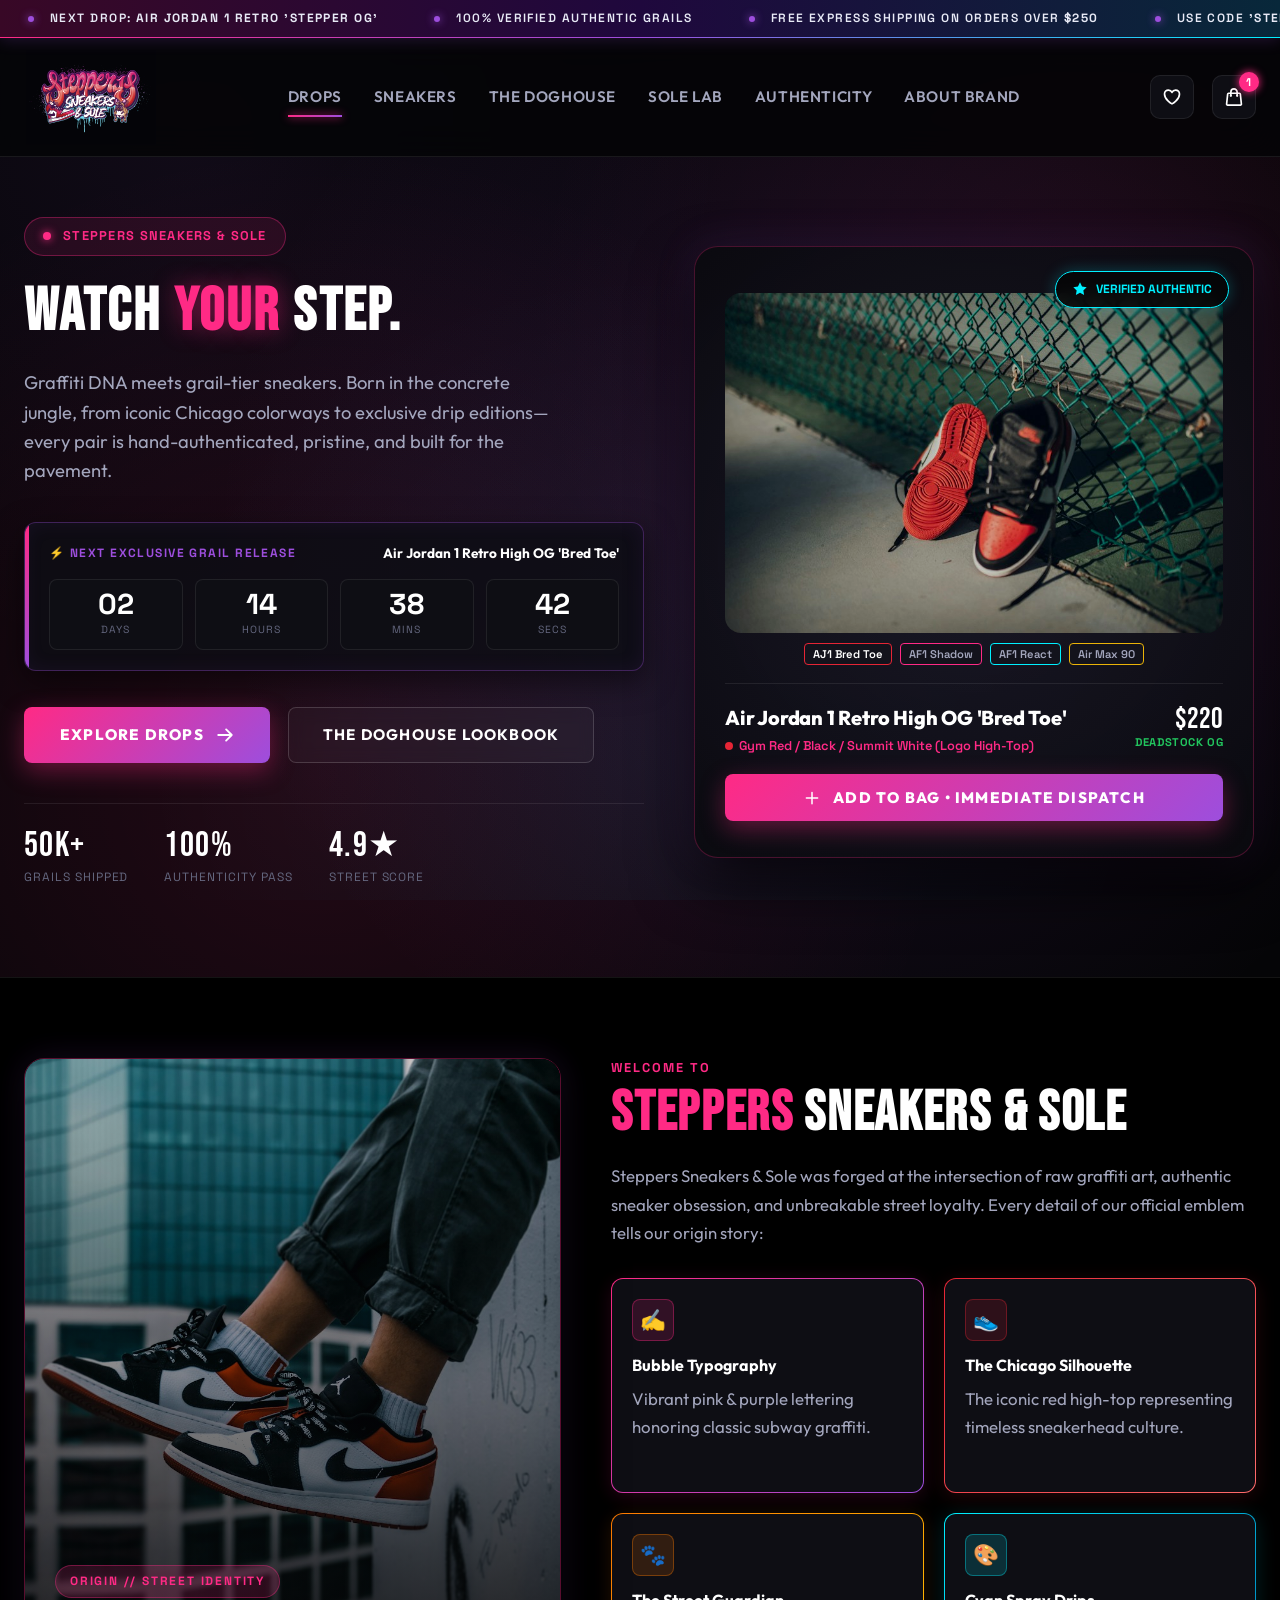
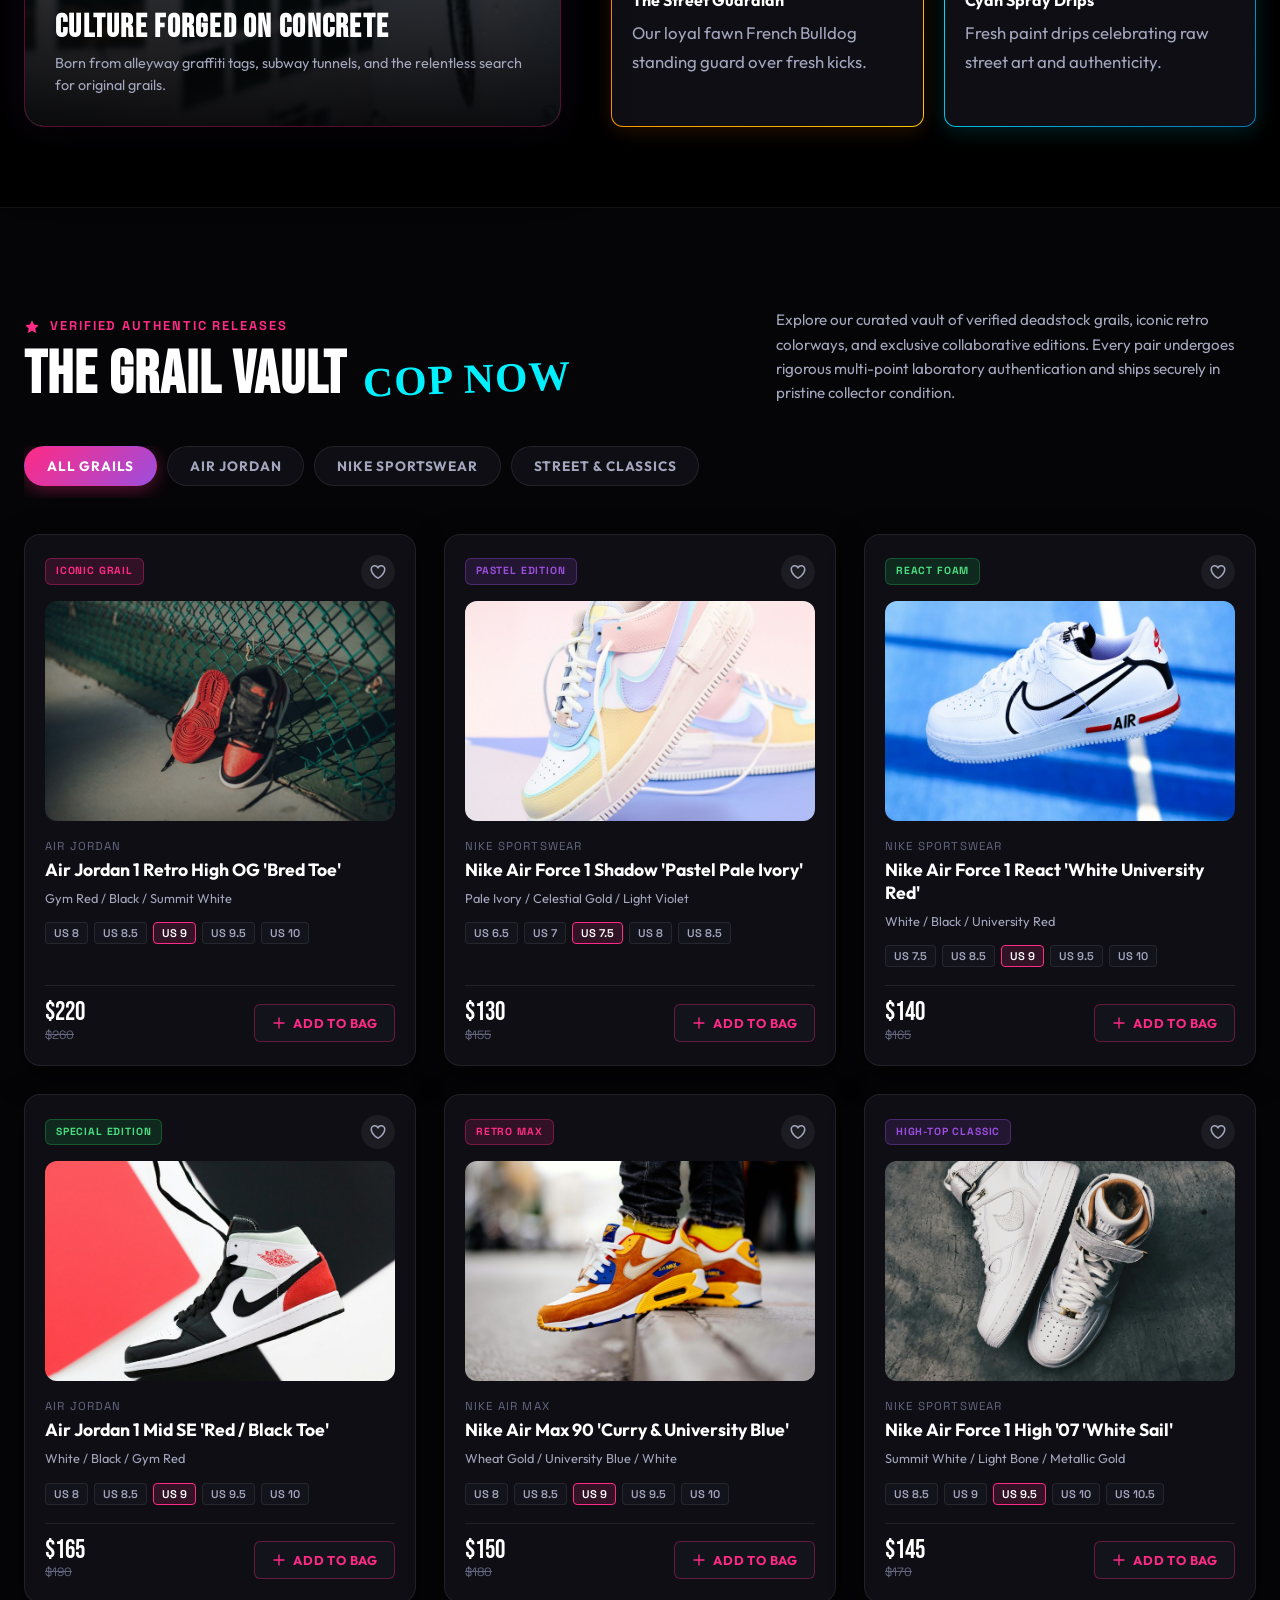
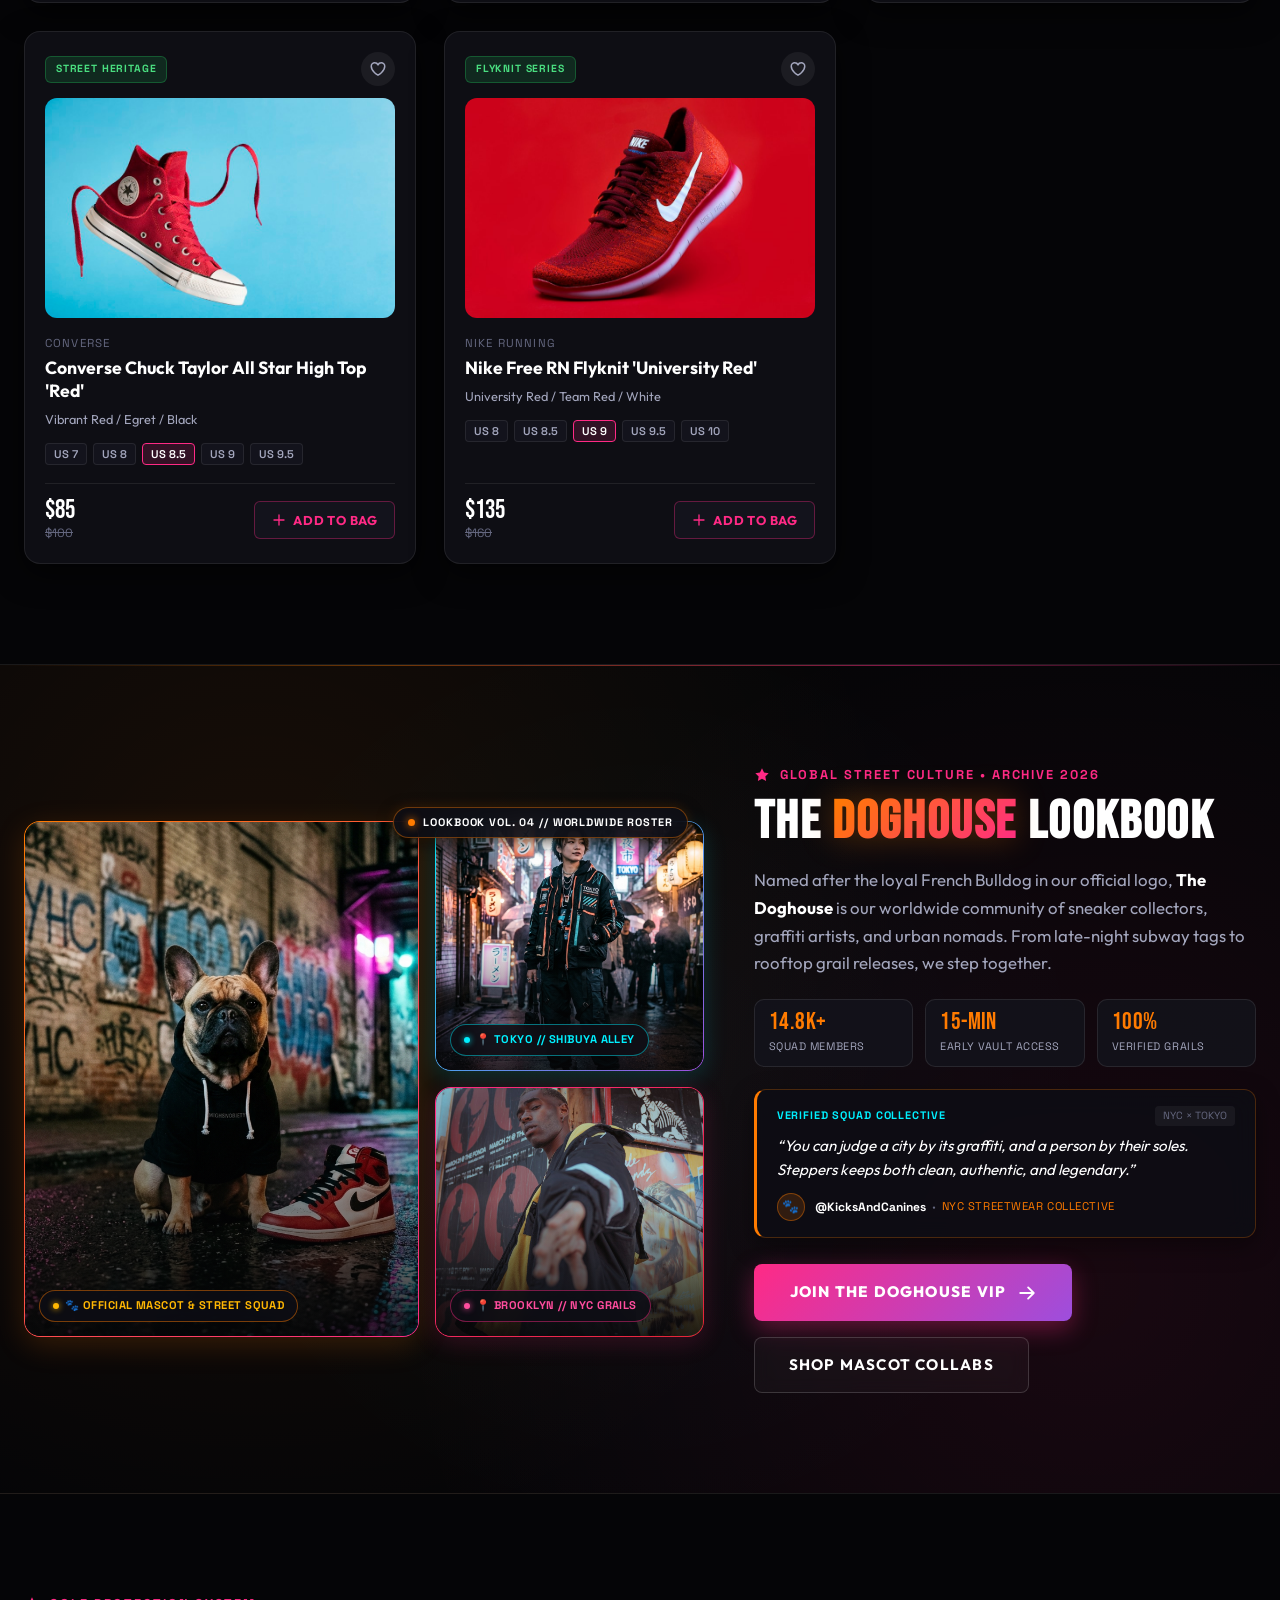
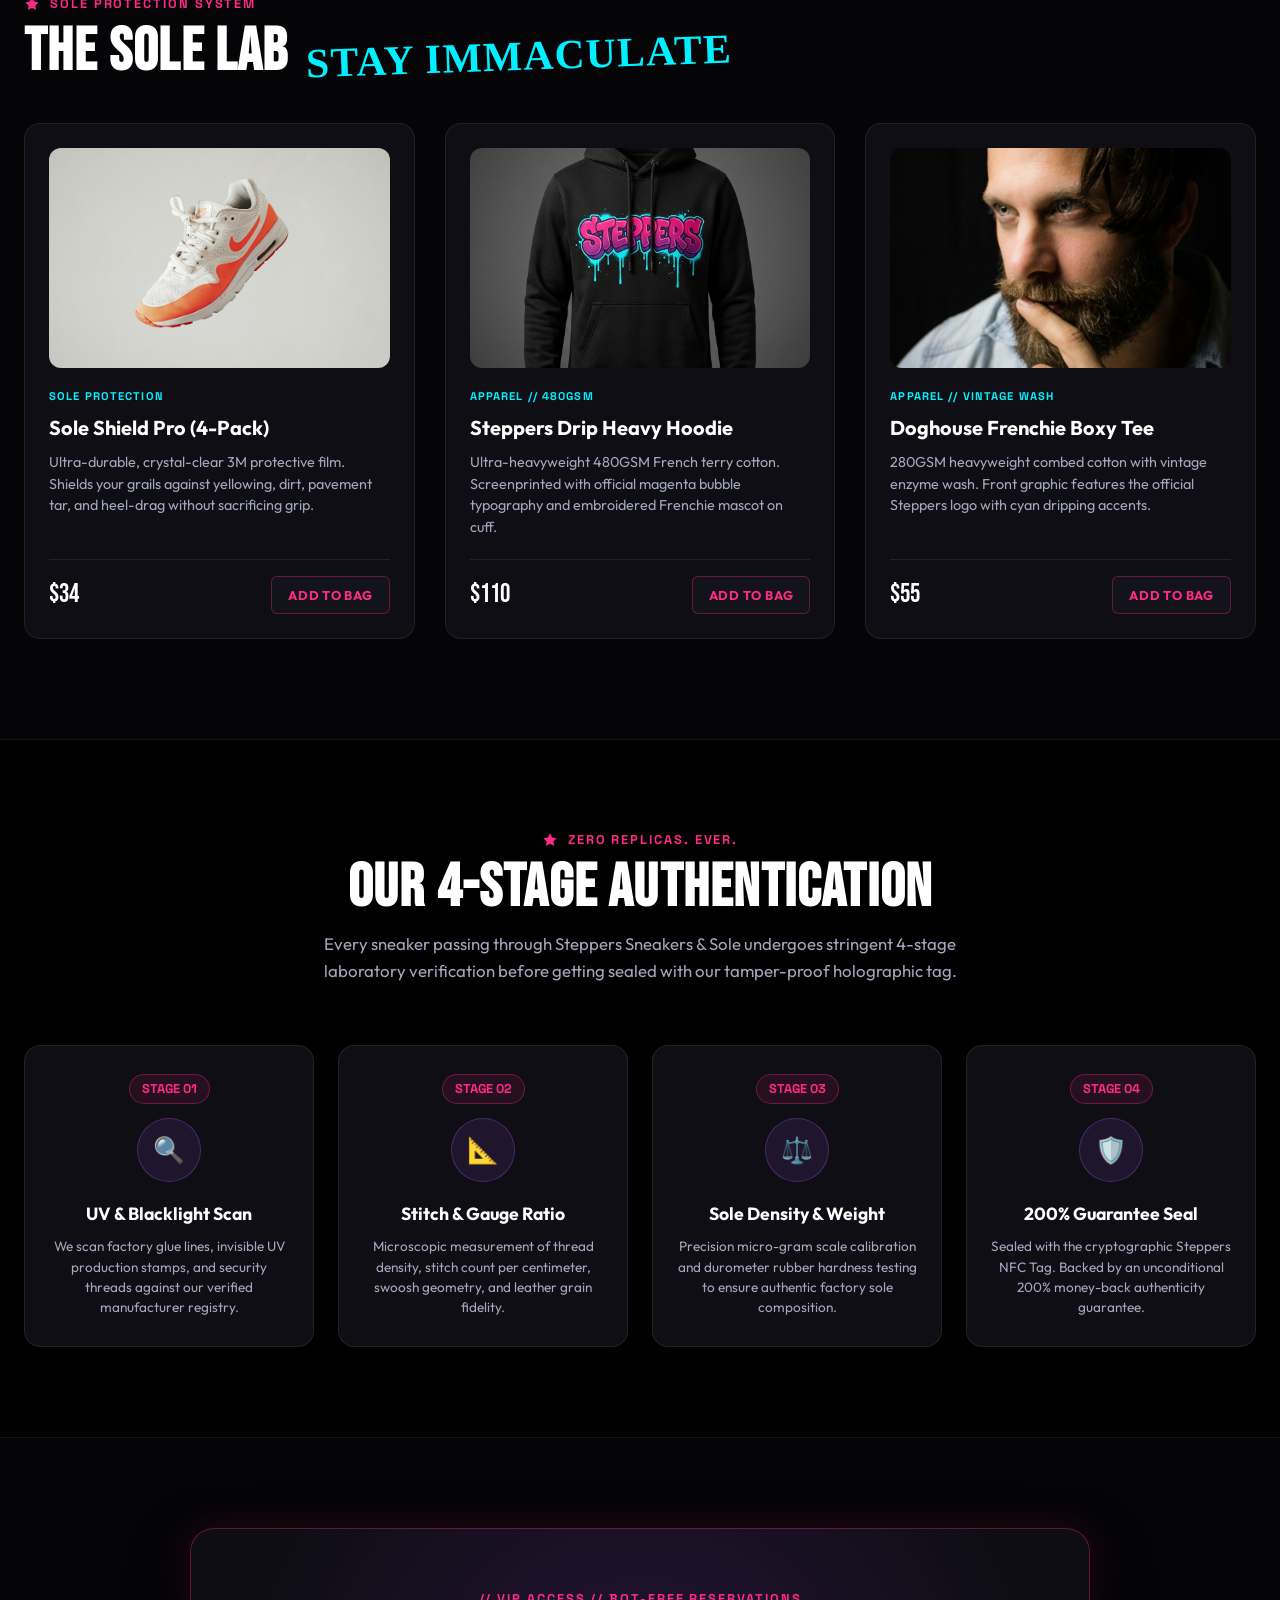
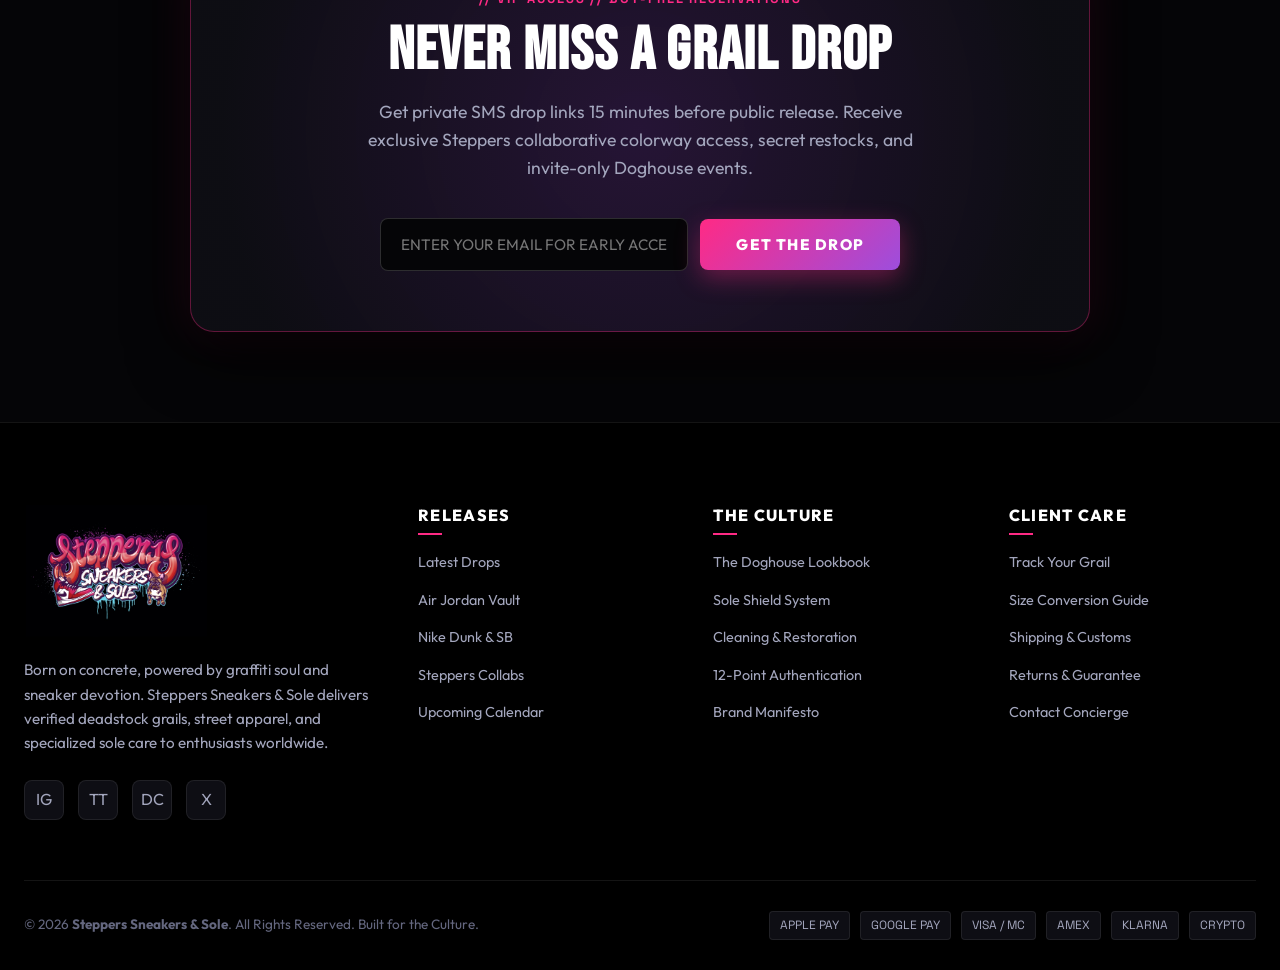
==== index.html @ 7faeea6c "Redesign The Doghouse Lookbook section to align with urban streetwear aesthetic" ====
<!DOCTYPE html>
<html lang="en">
<head>
  <meta charset="UTF-8">
  <meta name="viewport" content="width=device-width, initial-scale=1.0">
  <title>Steppers Sneakers & Sole | Official Streetwear & Grail Drops</title>
  <meta name="description" content="Steppers Sneakers & Sole. Official streetwear sneaker destination. Authentic limited drops, graffiti soul, classic Jordans, Dunks, and premium sole care.">
  <link rel="icon" type="image/jpeg" href="assets/images/steppers-logo.jpg">

  <!-- Core Google Fonts -->
  <link rel="preconnect" href="https://fonts.googleapis.com">
  <link rel="preconnect" href="https://fonts.gstatic.com" crossorigin>
  <link href="https://fonts.googleapis.com/css2?family=Bebas+Neue&family=Outfit:wght@300;400;500;600;700;800;900&family=Permanent+Marker&family=Space+Grotesk:wght@400;500;600;700&display=swap" rel="stylesheet">

  <!-- Main Stylesheet -->
  <link rel="stylesheet" href="assets/css/style.css">
</head>
<body>

  <!-- Top Streetwear Marquee Ticker -->
  <div class="top-ticker" aria-label="Announcements">
    <div class="ticker-track">
      <div class="ticker-item">
        <span class="ticker-dot"></span>
        <span>NEXT DROP: <strong class="highlight-pink">AIR JORDAN 1 RETRO 'STEPPER OG'</strong></span>
      </div>
      <div class="ticker-item">
        <span class="ticker-dot"></span>
        <span>100% VERIFIED AUTHENTIC GRAILS</span>
      </div>
      <div class="ticker-item">
        <span class="ticker-dot"></span>
        <span>FREE EXPRESS SHIPPING ON ORDERS OVER <strong class="highlight-cyan">$250</strong></span>
      </div>
      <div class="ticker-item">
        <span class="ticker-dot"></span>
        <span>USE CODE <strong class="highlight-orange">'STEPPERS10'</strong> FOR 10% OFF YOUR FIRST DROP</span>
      </div>
      <div class="ticker-item">
        <span class="ticker-dot"></span>
        <span>STREETWEAR SOLE CULTURE SINCE DAY ONE</span>
      </div>

      <!-- Repeated track for continuous seamless scroll -->
      <div class="ticker-item">
        <span class="ticker-dot"></span>
        <span>NEXT DROP: <strong class="highlight-pink">AIR JORDAN 1 RETRO 'STEPPER OG'</strong></span>
      </div>
      <div class="ticker-item">
        <span class="ticker-dot"></span>
        <span>100% VERIFIED AUTHENTIC GRAILS</span>
      </div>
      <div class="ticker-item">
        <span class="ticker-dot"></span>
        <span>FREE EXPRESS SHIPPING ON ORDERS OVER <strong class="highlight-cyan">$250</strong></span>
      </div>
      <div class="ticker-item">
        <span class="ticker-dot"></span>
        <span>USE CODE <strong class="highlight-orange">'STEPPERS10'</strong> FOR 10% OFF YOUR FIRST DROP</span>
      </div>
      <div class="ticker-item">
        <span class="ticker-dot"></span>
        <span>STREETWEAR SOLE CULTURE SINCE DAY ONE</span>
      </div>
    </div>
  </div>

  <!-- Header Navigation -->
  <header class="site-header">
    <div class="header-container">
      
      <!-- Brand Logo - Exact Client Original Artwork -->
      <a href="#hero" class="brand-logo-wrap" title="Steppers Sneakers & Sole Home">
        <img src="assets/images/steppers-logo.jpg" alt="Steppers Sneakers & Sole Official Logo" class="brand-logo-img">
      </a>

      <!-- Desktop Nav Menu -->
      <nav class="nav-menu" id="nav-menu">
        <a href="#drops" class="nav-link active">Drops</a>
        <a href="#catalog" class="nav-link">Sneakers</a>
        <a href="#doghouse" class="nav-link">The Doghouse</a>
        <a href="#sole-lab" class="nav-link">Sole Lab</a>
        <a href="#authenticity" class="nav-link">Authenticity</a>
        <a href="#heritage" class="nav-link">About Brand</a>
      </nav>

      <!-- Action Icons -->
      <div class="header-actions">
        <!-- Wishlist Button -->
        <button class="header-action-btn" id="wishlist-trigger-btn" aria-label="View Wishlist" title="Street Grails Wishlist">
          <svg width="20" height="20" fill="none" stroke="currentColor" stroke-width="2" viewBox="0 0 24 24">
            <path stroke-linecap="round" stroke-linejoin="round" d="M21 8.25c0-2.485-2.099-4.5-4.688-4.5-1.935 0-3.597 1.126-4.312 2.733-.715-1.607-2.377-2.733-4.313-2.733C5.1 3.75 3 5.765 3 8.25c0 7.22 9 12 9 12s9-4.78 9-12z"></path>
          </svg>
          <span class="action-badge" id="wishlist-count-badge" style="display: none;">0</span>
        </button>

        <!-- Cart Button -->
        <button class="header-action-btn cart-toggle-btn" aria-label="Open Shopping Bag" title="Shopping Bag">
          <svg width="20" height="20" fill="none" stroke="currentColor" stroke-width="2" viewBox="0 0 24 24">
            <path stroke-linecap="round" stroke-linejoin="round" d="M15.75 10.5V6a3.75 3.75 0 10-7.5 0v4.5m11.356-1.993l1.263 12c.07.665-.45 1.243-1.119 1.243H4.25a1.125 1.125 0 01-1.12-1.243l1.264-12A1.125 1.125 0 015.513 7.5h12.974c.576 0 1.059.435 1.119 1.007zM8.625 10.5a.375.375 0 11-.75 0 .375.375 0 01.75 0zm7.5 0a.375.375 0 11-.75 0 .375.375 0 01.75 0z"></path>
          </svg>
          <span class="action-badge cart-count-badge">1</span>
        </button>

        <!-- Mobile Menu Toggle -->
        <button class="header-action-btn mobile-menu-toggle" id="mobile-menu-toggle" aria-label="Toggle Navigation">
          <svg width="22" height="22" fill="none" stroke="currentColor" stroke-width="2" viewBox="0 0 24 24">
            <path stroke-linecap="round" stroke-linejoin="round" d="M3.75 6.75h16.5M3.75 12h16.5m-16.5 5.25h16.5"></path>
          </svg>
        </button>
      </div>

    </div>
  </header>

  <!-- Hero Section -->
  <section class="hero-section" id="hero">
    <div class="container hero-grid">
      
      <!-- Hero Left: Streetwear Narrative & Drop Countdown -->
      <div class="hero-content-col">
        <div class="hero-tag-wrap">
          <span class="hero-tag-pulse"></span>
          <span class="hero-tag-text">STEPPERS SNEAKERS &amp; SOLE</span>
        </div>

        <h1 class="hero-headline">
          WATCH <span class="text-pink">YOUR</span> STEP.
        </h1>

        <p class="hero-subtitle">
          Graffiti DNA meets grail-tier sneakers. Born in the concrete jungle, from iconic Chicago colorways to exclusive drip editions—every pair is hand-authenticated, pristine, and built for the pavement.
        </p>

        <!-- Live Drop Countdown -->
        <div class="drop-countdown-card" id="drops">
          <div class="countdown-header">
            <span class="countdown-title">⚡ NEXT EXCLUSIVE GRAIL RELEASE</span>
            <span class="countdown-shoe-name">Air Jordan 1 Retro High OG 'Bred Toe'</span>
          </div>
          <div class="countdown-digits-row">
            <div class="countdown-box">
              <div class="countdown-value" id="cd-days">02</div>
              <div class="countdown-label">Days</div>
            </div>
            <div class="countdown-box">
              <div class="countdown-value" id="cd-hours">14</div>
              <div class="countdown-label">Hours</div>
            </div>
            <div class="countdown-box">
              <div class="countdown-value" id="cd-mins">38</div>
              <div class="countdown-label">Mins</div>
            </div>
            <div class="countdown-box">
              <div class="countdown-value" id="cd-secs">45</div>
              <div class="countdown-label">Secs</div>
            </div>
          </div>
        </div>

        <!-- Hero CTAs -->
        <div class="hero-cta-group">
          <a href="#catalog" class="btn-primary">
            <span>Explore Drops</span>
            <svg width="18" height="18" fill="none" stroke="currentColor" stroke-width="2.5" viewBox="0 0 24 24">
              <path stroke-linecap="round" stroke-linejoin="round" d="M13.5 4.5L21 12m0 0l-7.5 7.5M21 12H3"></path>
            </svg>
          </a>
          <a href="#doghouse" class="btn-secondary">
            <span>The Doghouse Lookbook</span>
          </a>
        </div>

        <!-- Street Stats -->
        <div class="hero-stats-row">
          <div class="hero-stat-item">
            <span class="hero-stat-num">50K+</span>
            <span class="hero-stat-label">Grails Shipped</span>
          </div>
          <div class="hero-stat-item">
            <span class="hero-stat-num">100%</span>
            <span class="hero-stat-label">Authenticity Pass</span>
          </div>
          <div class="hero-stat-item">
            <span class="hero-stat-num">4.9★</span>
            <span class="hero-stat-label">Street Score</span>
          </div>
        </div>
      </div>

      <!-- Hero Right: Interactive Sneaker Stage -->
      <div class="hero-visual-col">
        <div class="sneaker-stage-card">
          <!-- Floating Authenticity Seal -->
          <div class="authenticity-floating-badge">
            <svg width="16" height="16" fill="currentColor" viewBox="0 0 24 24">
              <path d="M12 2l3.09 6.26L22 9.27l-5 4.87 1.18 6.88L12 17.77l-6.18 3.25L7 14.14 2 9.27l6.91-1.01L12 2z"></path>
            </svg>
            <span>VERIFIED AUTHENTIC</span>
          </div>

          <!-- Interactive Sneaker Display Image -->
          <div class="hero-sneaker-img-wrap">
            <img src="assets/images/sneaker-chicago.jpg" alt="Air Jordan 1 Retro High OG 'Bred Toe'" id="hero-sneaker-display" class="hero-sneaker-img">
          </div>

          <!-- Colorway Switcher Pills -->
          <div style="display: flex; gap: 8px; justify-content: center; margin-bottom: 12px; flex-wrap: wrap;">
            <button class="size-pill hero-color-pill active" data-variant="bred-toe" style="border-color: var(--accent-red); color: #fff;">AJ1 Bred Toe</button>
            <button class="size-pill hero-color-pill" data-variant="af1-shadow" style="border-color: var(--accent-pink);">AF1 Shadow</button>
            <button class="size-pill hero-color-pill" data-variant="af1-react" style="border-color: var(--accent-cyan);">AF1 React</button>
            <button class="size-pill hero-color-pill" data-variant="am90-curry" style="border-color: #eab308;">Air Max 90</button>
          </div>

          <!-- Sneaker Stage Meta -->
          <div class="sneaker-stage-meta">
            <div>
              <h2 class="sneaker-model-title" id="hero-model-title">Air Jordan 1 Retro High OG 'Bred Toe'</h2>
              <div class="sneaker-colorway-tag" id="hero-colorway-tag">
                <span style="display:inline-block; width:8px; height:8px; border-radius:50%; background:var(--accent-red);"></span>
                Gym Red / Black / Summit White (Logo High-Top)
              </div>
            </div>
            <div class="sneaker-stage-price">
              <div class="stage-price-amount">$220</div>
              <div class="stage-price-status">Deadstock OG</div>
            </div>
          </div>

          <button class="btn-primary" id="hero-add-to-bag" style="width: 100%; margin-top: 18px; padding: 14px;">
            <svg width="18" height="18" fill="none" stroke="currentColor" stroke-width="2" viewBox="0 0 24 24">
              <path stroke-linecap="round" stroke-linejoin="round" d="M12 4.5v15m7.5-7.5h-15"></path>
            </svg>
            Add To Bag • Immediate Dispatch
          </button>
        </div>
      </div>

    </div>
  </section>

  <!-- Official Brand Alignment Showcase -->
  <section class="brand-heritage-section" id="heritage">
    <div class="container heritage-grid">
      
      <!-- Streetwear Heritage Showcase Visual -->
      <div class="heritage-media-showcase">
        <div class="heritage-media-wrap">
          <img src="assets/images/heritage-culture.jpg" alt="Steppers Streetwear & Graffiti Culture" class="heritage-culture-img">
          <div class="heritage-media-gradient"></div>
          <div class="heritage-media-meta">
            <span class="heritage-badge">ORIGIN // STREET IDENTITY</span>
            <h3 class="heritage-caption-title">CULTURE FORGED ON CONCRETE</h3>
            <p class="heritage-caption-sub">Born from alleyway graffiti tags, subway tunnels, and the relentless search for original grails.</p>
          </div>
        </div>
      </div>

      <!-- Brand Manifesto & 4 Signature Elements -->
      <div class="heritage-content-col">
        <div class="section-eyebrow">
          <span>WELCOME TO</span>
        </div>
        <h2><span class="highlight-pink" style="color:var(--accent-pink);">STEPPERS</span> SNEAKERS &amp; SOLE</h2>
        <p>
          Steppers Sneakers & Sole was forged at the intersection of raw graffiti art, authentic sneaker obsession, and unbreakable street loyalty. Every detail of our official emblem tells our origin story:
        </p>

        <div class="pillars-grid">
          <!-- Pillar 1: Pink & Purple Bubble Letters -->
          <div class="pillar-item pillar-pink">
            <div class="pillar-icon-box">✍️</div>
            <h3 class="pillar-title">Bubble Typography</h3>
            <p class="pillar-desc">
              Vibrant pink & purple lettering honoring classic subway graffiti.
            </p>
          </div>

          <!-- Pillar 2: Red High-Top Sneaker -->
          <div class="pillar-item pillar-red">
            <div class="pillar-icon-box">👟</div>
            <h3 class="pillar-title">The Chicago Silhouette</h3>
            <p class="pillar-desc">
              The iconic red high-top representing timeless sneakerhead culture.
            </p>
          </div>

          <!-- Pillar 3: French Bulldog Mascot -->
          <div class="pillar-item pillar-dog">
            <div class="pillar-icon-box">🐾</div>
            <h3 class="pillar-title">The Street Guardian</h3>
            <p class="pillar-desc">
              Our loyal fawn French Bulldog standing guard over fresh kicks.
            </p>
          </div>

          <!-- Pillar 4: Cyan Paint Drips -->
          <div class="pillar-item pillar-cyan">
            <div class="pillar-icon-box">🎨</div>
            <h3 class="pillar-title">Cyan Spray Drips</h3>
            <p class="pillar-desc">
              Fresh paint drips celebrating raw street art and authenticity.
            </p>
          </div>
        </div>
      </div>

    </div>
  </section>

  <!-- Sneaker Drops & Catalog Section -->
  <section class="catalog-section" id="catalog">
    <div class="container">
      
      <!-- Section Header -->
      <div class="section-head-wrap">
        <div>
          <div class="section-eyebrow">
            <svg width="16" height="16" fill="currentColor" viewBox="0 0 24 24">
              <path d="M12 2l3.09 6.26L22 9.27l-5 4.87 1.18 6.88L12 17.77l-6.18 3.25L7 14.14 2 9.27l6.91-1.01L12 2z"></path>
            </svg>
            <span>VERIFIED AUTHENTIC RELEASES</span>
          </div>
          <h2 class="section-title">THE GRAIL VAULT <span class="tag-graffiti">COP NOW</span></h2>
        </div>
        <div class="section-desc-right">
          <p>
            Explore our curated vault of verified deadstock grails, iconic retro colorways, and exclusive collaborative editions. Every pair undergoes rigorous multi-point laboratory authentication and ships securely in pristine collector condition.
          </p>
        </div>
      </div>

      <!-- Category Filter Tabs -->
      <div class="filter-tabs-row">
        <button class="filter-tab-btn active" data-category="all">All Grails</button>
        <button class="filter-tab-btn" data-category="jordan">Air Jordan</button>
        <button class="filter-tab-btn" data-category="nike">Nike Sportswear</button>
        <button class="filter-tab-btn" data-category="street">Street &amp; Classics</button>
      </div>

      <!-- Products Grid -->
      <div class="products-grid" id="products-grid">
        <!-- Rendered dynamically by assets/js/main.js -->
      </div>

    </div>
  </section>

  <!-- The Doghouse Community & Street Lookbook -->
  <section class="doghouse-section" id="doghouse">
    <div class="container doghouse-grid">
      
      <!-- Collage Media Visuals -->
      <div class="doghouse-media-collage">
        <!-- Floating Live Lookbook HUD -->
        <div class="doghouse-live-hud">
          <span class="hud-pulse-dot"></span>
          <span>LOOKBOOK VOL. 04 // WORLDWIDE ROSTER</span>
        </div>

        <div class="collage-item collage-large">
          <img src="assets/images/doghouse-mascot-street.jpg" alt="Steppers French Bulldog Mascot Street Guardian" loading="lazy">
          <span class="collage-badge badge-orange">
            <span class="badge-dot dot-orange"></span>🐾 OFFICIAL MASCOT &amp; STREET SQUAD
          </span>
        </div>
        <div class="collage-item collage-tokyo">
          <img src="assets/images/doghouse-tokyo-street.jpg" alt="Tokyo Shibuya Alley Streetwear" loading="lazy">
          <span class="collage-badge badge-cyan">
            <span class="badge-dot dot-cyan"></span>📍 TOKYO // SHIBUYA ALLEY
          </span>
        </div>
        <div class="collage-item collage-brooklyn">
          <img src="assets/images/lookbook-street.jpg" alt="Brooklyn NYC Streetwear Pavement Drip" loading="lazy">
          <span class="collage-badge badge-pink">
            <span class="badge-dot dot-pink"></span>📍 BROOKLYN // NYC GRAILS
          </span>
        </div>
      </div>

      <!-- Doghouse Info & UGC Narrative -->
      <div class="doghouse-info-col">
        <div class="section-eyebrow">
          <svg width="16" height="16" fill="currentColor" viewBox="0 0 24 24">
            <path d="M12 2l3.09 6.26L22 9.27l-5 4.87 1.18 6.88L12 17.77l-6.18 3.25L7 14.14 2 9.27l6.91-1.01L12 2z"></path>
          </svg>
          <span>GLOBAL STREET CULTURE • ARCHIVE 2026</span>
        </div>

        <h2 class="doghouse-title">
          THE <span class="doghouse-title-highlight">DOGHOUSE</span> LOOKBOOK
        </h2>

        <p class="doghouse-desc">
          Named after the loyal French Bulldog in our official logo, <strong>The Doghouse</strong> is our worldwide community of sneaker collectors, graffiti artists, and urban nomads. From late-night subway tags to rooftop grail releases, we step together.
        </p>

        <!-- Community Perks / Metrics Bar -->
        <div class="doghouse-stats-grid">
          <div class="doghouse-stat-pill">
            <span class="stat-pill-num">14.8K+</span>
            <span class="stat-pill-label">Squad Members</span>
          </div>
          <div class="doghouse-stat-pill">
            <span class="stat-pill-num">15-MIN</span>
            <span class="stat-pill-label">Early Vault Access</span>
          </div>
          <div class="doghouse-stat-pill">
            <span class="stat-pill-num">100%</span>
            <span class="stat-pill-label">Verified Grails</span>
          </div>
        </div>

        <!-- Glassmorphic Quote Card -->
        <div class="doghouse-quote-card">
          <div class="quote-card-header">
            <span class="quote-card-tag">VERIFIED SQUAD COLLECTIVE</span>
            <span class="quote-card-badge">NYC × TOKYO</span>
          </div>
          <p class="quote-card-body">
            “You can judge a city by its graffiti, and a person by their soles. Steppers keeps both clean, authentic, and legendary.”
          </p>
          <div class="quote-card-author">
            <span class="author-avatar">🐾</span>
            <div class="author-meta">
              <span class="author-name">@KicksAndCanines</span>
              <span class="author-divider">•</span>
              <span class="author-location">NYC STREETWEAR COLLECTIVE</span>
            </div>
          </div>
        </div>

        <div class="doghouse-actions">
          <a href="#newsletter" class="btn-primary">
            <span>Join The Doghouse VIP</span>
            <svg width="18" height="18" fill="none" stroke="currentColor" stroke-width="2.5" viewBox="0 0 24 24">
              <path stroke-linecap="round" stroke-linejoin="round" d="M13.5 4.5L21 12m0 0l-7.5 7.5M21 12H3"></path>
            </svg>
          </a>
          <a href="#catalog" class="btn-secondary">
            <span>Shop Mascot Collabs</span>
          </a>
        </div>
      </div>

    </div>
  </section>

  <!-- Sole Lab: Sneaker Care & Sole Protection -->
  <section class="sole-lab-section" id="sole-lab">
    <div class="container">
      
      <div class="section-head-wrap">
        <div>
          <div class="section-eyebrow">
            <svg width="16" height="16" fill="currentColor" viewBox="0 0 24 24">
              <path d="M12 2l3.09 6.26L22 9.27l-5 4.87 1.18 6.88L12 17.77l-6.18 3.25L7 14.14 2 9.27l6.91-1.01L12 2z"></path>
            </svg>
            <span>SOLE PROTECTION SYSTEM</span>
          </div>
          <h2 class="section-title">THE SOLE LAB <span class="tag-graffiti">STAY IMMACULATE</span></h2>
        </div>
      </div>

      <div class="sole-lab-grid">
        
        <!-- Product 1: Sole Shield Pro -->
        <div class="sole-care-card">
          <div class="care-img-wrap">
            <img src="assets/images/sole-cleaning.jpg" alt="Steppers Sole Shield Pro Kit" loading="lazy">
          </div>
          <span class="care-card-tag">SOLE PROTECTION</span>
          <h3 class="care-card-title">Sole Shield Pro (4-Pack)</h3>
          <p class="care-card-desc">
            Ultra-durable, crystal-clear 3M protective film. Shields your grails against yellowing, dirt, pavement tar, and heel-drag without sacrificing grip.
          </p>
          <div class="care-card-footer">
            <span class="price-current">$34</span>
            <button class="btn-card-add btn-care-add" data-name="Sole Shield Pro (4-Pack)" data-price="34" data-img="assets/images/sole-cleaning.jpg">
              Add To Bag
            </button>
          </div>
        </div>

        <!-- Product 2: Graffiti Drip Heavyweight Hoodie -->
        <div class="sole-care-card">
          <div class="care-img-wrap">
            <img src="assets/images/hoodie-merch.jpg" alt="Steppers Heavyweight Graffiti Hoodie" loading="lazy">
          </div>
          <span class="care-card-tag">APPAREL // 480GSM</span>
          <h3 class="care-card-title">Steppers Drip Heavy Hoodie</h3>
          <p class="care-card-desc">
            Ultra-heavyweight 480GSM French terry cotton. Screenprinted with official magenta bubble typography and embroidered Frenchie mascot on cuff.
          </p>
          <div class="care-card-footer">
            <span class="price-current">$110</span>
            <button class="btn-card-add btn-care-add" data-name="Steppers Drip Heavy Hoodie" data-price="110" data-img="assets/images/hoodie-merch.jpg">
              Add To Bag
            </button>
          </div>
        </div>

        <!-- Product 3: Mascot Frenchie Vintage Tee -->
        <div class="sole-care-card">
          <div class="care-img-wrap">
            <img src="assets/images/tee-merch.jpg" alt="Steppers Doghouse Frenchie Tee" loading="lazy">
          </div>
          <span class="care-card-tag">APPAREL // VINTAGE WASH</span>
          <h3 class="care-card-title">Doghouse Frenchie Boxy Tee</h3>
          <p class="care-card-desc">
            280GSM heavyweight combed cotton with vintage enzyme wash. Front graphic features the official Steppers logo with cyan dripping accents.
          </p>
          <div class="care-card-footer">
            <span class="price-current">$55</span>
            <button class="btn-card-add btn-care-add" data-name="Doghouse Frenchie Boxy Tee" data-price="55" data-img="assets/images/tee-merch.jpg">
              Add To Bag
            </button>
          </div>
        </div>

      </div>

    </div>
  </section>

  <!-- 100% Authenticity Verification Guarantee -->
  <section class="authenticity-section" id="authenticity">
    <div class="container">
      
      <div class="auth-header">
        <div class="section-eyebrow" style="justify-content: center;">
          <svg width="16" height="16" fill="currentColor" viewBox="0 0 24 24">
            <path d="M12 2l3.09 6.26L22 9.27l-5 4.87 1.18 6.88L12 17.77l-6.18 3.25L7 14.14 2 9.27l6.91-1.01L12 2z"></path>
          </svg>
          <span>ZERO REPLICAS. EVER.</span>
        </div>
        <h2 class="section-title" style="text-align: center;">OUR 4-STAGE AUTHENTICATION</h2>
        <p style="color: var(--text-secondary); margin-top: 12px; font-size: 1.05rem;">
          Every sneaker passing through Steppers Sneakers & Sole undergoes stringent 4-stage laboratory verification before getting sealed with our tamper-proof holographic tag.
        </p>
      </div>

      <div class="auth-steps-grid">
        
        <div class="auth-step-card">
          <span class="auth-step-num">STAGE 01</span>
          <div class="auth-icon-circle">🔍</div>
          <h3 class="auth-step-title">UV & Blacklight Scan</h3>
          <p class="auth-step-desc">
            We scan factory glue lines, invisible UV production stamps, and security threads against our verified manufacturer registry.
          </p>
        </div>

        <div class="auth-step-card">
          <span class="auth-step-num">STAGE 02</span>
          <div class="auth-icon-circle">📐</div>
          <h3 class="auth-step-title">Stitch & Gauge Ratio</h3>
          <p class="auth-step-desc">
            Microscopic measurement of thread density, stitch count per centimeter, swoosh geometry, and leather grain fidelity.
          </p>
        </div>

        <div class="auth-step-card">
          <span class="auth-step-num">STAGE 03</span>
          <div class="auth-icon-circle">⚖️</div>
          <h3 class="auth-step-title">Sole Density & Weight</h3>
          <p class="auth-step-desc">
            Precision micro-gram scale calibration and durometer rubber hardness testing to ensure authentic factory sole composition.
          </p>
        </div>

        <div class="auth-step-card">
          <span class="auth-step-num">STAGE 04</span>
          <div class="auth-icon-circle">🛡️</div>
          <h3 class="auth-step-title">200% Guarantee Seal</h3>
          <p class="auth-step-desc">
            Sealed with the cryptographic Steppers NFC Tag. Backed by an unconditional 200% money-back authenticity guarantee.
          </p>
        </div>

      </div>

    </div>
  </section>

  <!-- VIP Drops Newsletter Section -->
  <section class="newsletter-section" id="newsletter">
    <div class="container">
      <div class="newsletter-box">
        <div class="section-eyebrow" style="justify-content: center; margin-bottom: 12px;">
          <span>// VIP ACCESS // BOT-FREE RESERVATIONS</span>
        </div>
        <h2>NEVER MISS A GRAIL DROP</h2>
        <p>
          Get private SMS drop links 15 minutes before public release. Receive exclusive Steppers collaborative colorway access, secret restocks, and invite-only Doghouse events.
        </p>
        <form class="newsletter-form" id="newsletter-form">
          <input type="email" placeholder="ENTER YOUR EMAIL FOR EARLY ACCESS..." class="newsletter-input" required>
          <button type="submit" class="btn-primary" style="white-space: nowrap;">
            <span>Get The Drop</span>
          </button>
        </form>
      </div>
    </div>
  </section>

  <!-- Footer -->
  <footer class="site-footer">
    <div class="container">
      <div class="footer-top-grid">
        
        <!-- Brand Bio & Official Logo Display -->
        <div class="footer-brand-col">
          <a href="#hero" class="brand-logo-wrap" title="Steppers Sneakers & Sole">
            <img src="assets/images/steppers-logo.jpg" alt="Steppers Sneakers & Sole Official Logo" class="brand-logo-img brand-logo-footer">
          </a>
          <p class="footer-brand-bio">
            Born on concrete, powered by graffiti soul and sneaker devotion. Steppers Sneakers & Sole delivers verified deadstock grails, street apparel, and specialized sole care to enthusiasts worldwide.
          </p>
          <div class="social-links-row">
            <a href="#" class="social-btn" aria-label="Instagram">IG</a>
            <a href="#" class="social-btn" aria-label="TikTok">TT</a>
            <a href="#" class="social-btn" aria-label="Discord">DC</a>
            <a href="#" class="social-btn" aria-label="Twitter">X</a>
          </div>
        </div>

        <!-- Quick Links: Drops & Grails -->
        <div>
          <h4 class="footer-col-title">Releases</h4>
          <ul class="footer-links-list">
            <li><a href="#catalog" class="footer-link">Latest Drops</a></li>
            <li><a href="#catalog" class="footer-link">Air Jordan Vault</a></li>
            <li><a href="#catalog" class="footer-link">Nike Dunk & SB</a></li>
            <li><a href="#catalog" class="footer-link">Steppers Collabs</a></li>
            <li><a href="#drops" class="footer-link">Upcoming Calendar</a></li>
          </ul>
        </div>

        <!-- Quick Links: Care & Community -->
        <div>
          <h4 class="footer-col-title">The Culture</h4>
          <ul class="footer-links-list">
            <li><a href="#doghouse" class="footer-link">The Doghouse Lookbook</a></li>
            <li><a href="#sole-lab" class="footer-link">Sole Shield System</a></li>
            <li><a href="#sole-lab" class="footer-link">Cleaning & Restoration</a></li>
            <li><a href="#authenticity" class="footer-link">12-Point Authentication</a></li>
            <li><a href="#heritage" class="footer-link">Brand Manifesto</a></li>
          </ul>
        </div>

        <!-- Quick Links: Support -->
        <div>
          <h4 class="footer-col-title">Client Care</h4>
          <ul class="footer-links-list">
            <li><a href="#" class="footer-link">Track Your Grail</a></li>
            <li><a href="#" class="footer-link">Size Conversion Guide</a></li>
            <li><a href="#" class="footer-link">Shipping & Customs</a></li>
            <li><a href="#" class="footer-link">Returns & Guarantee</a></li>
            <li><a href="#" class="footer-link">Contact Concierge</a></li>
          </ul>
        </div>

      </div>

      <!-- Footer Bottom Bar -->
      <div class="footer-bottom-bar">
        <div>
          © 2026 <strong>Steppers Sneakers & Sole</strong>. All Rights Reserved. Built for the Culture.
        </div>
        <div class="payment-methods-row">
          <span class="payment-pill">APPLE PAY</span>
          <span class="payment-pill">GOOGLE PAY</span>
          <span class="payment-pill">VISA / MC</span>
          <span class="payment-pill">AMEX</span>
          <span class="payment-pill">KLARNA</span>
          <span class="payment-pill">CRYPTO</span>
        </div>
      </div>
    </div>
  </footer>

  <!-- Slide-Out Shopping Bag Drawer -->
  <div class="cart-drawer-overlay" id="cart-drawer-overlay">
    <aside class="cart-drawer" aria-label="Shopping Bag">
      
      <!-- Cart Header -->
      <div class="cart-header">
        <h3 class="cart-title">YOUR BAG (<span class="cart-count-badge">1</span>)</h3>
        <button class="cart-close-btn" id="cart-close-btn" aria-label="Close Bag">✕</button>
      </div>

      <!-- Free Shipping Meter -->
      <div class="shipping-meter-wrap">
        <div class="shipping-meter-text" id="shipping-meter-text">
          Add <span style="color: var(--accent-pink); font-weight:700;">$30</span> more for FREE Express Shipping!
        </div>
        <div class="shipping-meter-bar">
          <div class="shipping-meter-fill" id="shipping-meter-fill"></div>
        </div>
      </div>

      <!-- Cart Items List -->
      <div class="cart-items-list" id="cart-items-list">
        <!-- Rendered dynamically -->
      </div>

      <!-- Cart Footer & Checkout -->
      <div class="cart-footer">
        <div style="display: flex; gap: 8px; margin-bottom: 16px;">
          <input type="text" id="cart-promo-input" placeholder="PROMO CODE (e.g. STEPPERS10)" style="flex:1; padding: 10px 14px; background: var(--bg-surface); border: 1px solid var(--border-subtle); border-radius: 6px; color:#fff; font-family:var(--font-mono); font-size: 0.8rem; text-transform: uppercase;">
          <button id="cart-promo-btn" style="padding: 10px 16px; background: var(--bg-card); border: 1px solid var(--border-pink); color: var(--accent-pink); border-radius: 6px; font-weight: 700; font-size: 0.8rem;">APPLY</button>
        </div>

        <div class="cart-subtotal-row">
          <span>Subtotal</span>
          <span class="cart-subtotal-val" id="cart-subtotal-val">$220</span>
        </div>
        <div style="display: flex; justify-content: space-between; font-size: 0.8rem; color: var(--text-muted); margin-bottom: 12px;">
          <span>Authenticity Verification</span>
          <span style="color: #22c55e; font-weight: 700;">FREE (INCLUDED)</span>
        </div>

        <button class="btn-checkout" onclick="alert('Proceeding to Secure Streetwear Checkout with Apple Pay & Card support!')">
          SECURE CHECKOUT
        </button>
      </div>

    </aside>
  </div>

  <!-- Interactive Quick View Modal -->
  <div class="modal-backdrop" id="quickview-modal-backdrop">
    <div class="quickview-modal">
      <button class="modal-close-btn" id="modal-close-btn" aria-label="Close Preview">✕</button>

      <!-- Modal Media -->
      <div class="modal-media-col">
        <img src="assets/images/sneaker-chicago.jpg" alt="Sneaker Detail" id="modal-main-img" class="modal-main-img">
      </div>

      <!-- Modal Details -->
      <div class="modal-details-col">
        <span class="modal-brand" id="modal-brand">Air Jordan</span>
        <h3 class="modal-title" id="modal-title">Air Jordan 1 Retro High OG 'Bred Toe'</h3>
        <div class="modal-price" id="modal-price">$220</div>
        <p class="modal-desc" id="modal-desc">
          The legendary 2018 mashup of the 'Bred' and 'Black Toe' colorways. Premium tumbled leather with Gym Red toe box and collar, crisp white mid-panels, black Swoosh, and the iconic Jordan Wings insignia.
        </p>

        <div style="margin-bottom: 20px;">
          <label style="display:block; font-family:var(--font-mono); font-size:0.75rem; text-transform:uppercase; color:var(--text-muted); margin-bottom: 8px;">Select Size (US Men):</label>
          <div class="size-selector-row" id="modal-sizes-row">
            <!-- Dynamic sizes -->
          </div>
        </div>

        <button class="btn-primary" id="modal-add-btn" style="width: 100%; margin-top: auto;">
          Add to Bag
        </button>
      </div>
    </div>
  </div>

  <!-- Main JavaScript -->
  <script src="assets/js/main.js"></script>
</body>
</html>
---- assets/css/style.css ----
/* ==========================================================================
   STEPPERS SNEAKERS & SOLE - OFFICIAL STYLESHEET
   Brand Alignment: Graffiti Typography, Urban Streetwear, Premium Dark Aesthetic
   ========================================================================== */

@import url('https://fonts.googleapis.com/css2?family=Bebas+Neue&family=Outfit:wght@300;400;500;600;700;800;900&family=Permanent+Marker&family=Space+Grotesk:wght@400;500;600;700&display=swap');

:root {
  /* Core Backgrounds */
  --bg-black: #050507;
  --bg-darker: #08080c;
  --bg-surface: #0e0e14;
  --bg-card: #13131c;
  --bg-card-hover: #191924;
  --bg-glass: rgba(14, 14, 20, 0.75);

  /* Brand Accents - Exact Alignment with Official Logo */
  --accent-pink: #ff2a85;           /* Dominant: Steppers bubble letter vibrant magenta/pink */
  --accent-pink-hover: #ff4d9e;
  --accent-pink-glow: rgba(255, 42, 133, 0.45);
  
  --accent-purple: #9d4edd;         /* Dominant: 3D purple shadow and outline */
  --accent-purple-deep: #5a189a;
  --accent-purple-glow: rgba(157, 78, 221, 0.45);

  --accent-red: #e52535;            /* Secondary: Jordan 1 Chicago high-top sneaker */
  --accent-red-glow: rgba(229, 37, 53, 0.4);

  --accent-cyan: #00f0ff;           /* Subtle Complementary: "Sneakers & Sole" spray paint drips */
  --accent-cyan-dark: #00b4d8;
  --accent-cyan-glow: rgba(0, 240, 255, 0.4);

  --accent-orange: #ff7b00;         /* Occasional Highlight: Warm street accents */
  --accent-orange-glow: rgba(255, 123, 0, 0.4);

  /* Neutral Text */
  --text-primary: #ffffff;
  --text-secondary: #a3a6bd;
  --text-muted: #64677f;
  --text-inverse: #050507;

  /* Borders & Overlays */
  --border-subtle: rgba(255, 255, 255, 0.08);
  --border-strong: rgba(255, 255, 255, 0.16);
  --border-pink: rgba(255, 42, 133, 0.35);
  --border-purple: rgba(157, 78, 221, 0.35);
  --border-cyan: rgba(0, 240, 255, 0.35);

  /* Typography */
  --font-display: 'Bebas Neue', sans-serif;
  --font-graffiti: 'Permanent Marker', cursive;
  --font-body: 'Outfit', sans-serif;
  --font-mono: 'Space Grotesk', monospace;

  /* Transitions & Shadows */
  --transition-fast: 0.2s cubic-bezier(0.16, 1, 0.3, 1);
  --transition-smooth: 0.35s cubic-bezier(0.16, 1, 0.3, 1);
  --transition-bounce: 0.5s cubic-bezier(0.34, 1.56, 0.64, 1);

  --shadow-card: 0 10px 30px rgba(0, 0, 0, 0.6);
  --shadow-pink: 0 0 25px rgba(255, 42, 133, 0.35);
  --shadow-purple: 0 0 25px rgba(157, 78, 221, 0.35);
  --shadow-cyan: 0 0 20px rgba(0, 240, 255, 0.3);

  /* Container */
  --container-max: 1360px;
}

/* CSS Reset */
*, *::before, *::after {
  box-sizing: border-box;
  margin: 0;
  padding: 0;
}

html {
  scroll-behavior: smooth;
  font-size: 16px;
  background-color: var(--bg-black);
  color: var(--text-primary);
  font-family: var(--font-body);
  -webkit-font-smoothing: antialiased;
}

body {
  min-height: 100vh;
  background: var(--bg-black);
  background-image: 
    radial-gradient(circle at 15% 15%, rgba(157, 78, 221, 0.08) 0%, transparent 40%),
    radial-gradient(circle at 85% 35%, rgba(255, 42, 133, 0.08) 0%, transparent 45%),
    radial-gradient(circle at 50% 85%, rgba(0, 240, 255, 0.05) 0%, transparent 50%);
  background-attachment: fixed;
  overflow-x: hidden;
  line-height: 1.6;
}

img {
  max-width: 100%;
  height: auto;
  display: block;
}

a {
  color: inherit;
  text-decoration: none;
  transition: color var(--transition-fast);
}

button {
  cursor: pointer;
  border: none;
  background: none;
  font-family: inherit;
  color: inherit;
}

ul {
  list-style: none;
}

/* Container */
.container {
  width: 100%;
  max-width: var(--container-max);
  margin: 0 auto;
  padding: 0 24px;
}

/* ==========================================================================
   OFFICIAL BRAND LOGO STYLING
   Preserves original artwork, dimensions, colors, sneaker & bulldog details.
   Eliminates any rectangular edge artifact with blend mode & inset clipping.
   ========================================================================== */
.brand-logo-wrap {
  display: inline-flex;
  align-items: center;
  position: relative;
  text-decoration: none;
}

.brand-logo-img {
  display: block;
  width: auto;
  height: 98px; /* Prominent, bold header height */
  aspect-ratio: 1024 / 751;
  clip-path: inset(2px); /* Strips 1-2px edge compression artifact */
  mix-blend-mode: screen; /* Seamlessly blends dark background into site without box */
  filter: contrast(1.05) brightness(1.02);
  transition: transform var(--transition-smooth), filter var(--transition-smooth);
}

.brand-logo-wrap:hover .brand-logo-img {
  transform: scale(1.03);
  filter: contrast(1.1) brightness(1.08) drop-shadow(0 0 16px var(--accent-pink-glow));
}

.brand-logo-footer {
  height: 135px;
  margin-bottom: 20px;
}

.brand-logo-hero {
  max-width: 440px;
  width: 100%;
  height: auto;
  filter: contrast(1.06) brightness(1.04) drop-shadow(0 15px 35px rgba(255, 42, 133, 0.25));
}

/* ==========================================================================
   TOP STREETWEAR MARQUEE
   ========================================================================== */
.top-ticker {
  background: linear-gradient(90deg, #380826 0%, #1f083d 50%, #08283a 100%);
  border-bottom: 1px solid transparent;
  border-image: linear-gradient(90deg, #ff2a85 0%, #9d4edd 50%, #00f0ff 100%) 1;
  padding: 9px 0;
  font-family: var(--font-mono);
  font-size: 0.75rem;
  font-weight: 600;
  letter-spacing: 0.12em;
  text-transform: uppercase;
  overflow: hidden;
  position: relative;
  z-index: 110;
  box-shadow: 0 2px 16px rgba(157, 78, 221, 0.2);
}

.ticker-track {
  display: flex;
  width: max-content;
  animation: marqueeScroll 35s linear infinite;
  white-space: nowrap;
}

.ticker-item {
  display: inline-flex;
  align-items: center;
  gap: 16px;
  padding: 0 28px;
  color: #e8eaf6;
}

.ticker-item span.highlight-pink {
  color: var(--accent-pink);
  font-weight: 700;
}
.ticker-item span.highlight-cyan {
  color: var(--accent-cyan);
  font-weight: 700;
}
.ticker-item span.highlight-orange {
  color: var(--accent-orange);
  font-weight: 700;
}

.ticker-dot {
  width: 6px;
  height: 6px;
  border-radius: 50%;
  background: var(--accent-purple);
  display: inline-block;
  box-shadow: 0 0 8px var(--accent-purple);
}

@keyframes marqueeScroll {
  0% { transform: translateX(0); }
  100% { transform: translateX(-50%); }
}

/* ==========================================================================
   HEADER & NAVIGATION
   ========================================================================== */
.site-header {
  position: sticky;
  top: 0;
  width: 100%;
  background: rgba(5, 5, 7, 0.88);
  backdrop-filter: blur(18px);
  -webkit-backdrop-filter: blur(18px);
  border-bottom: 1px solid var(--border-subtle);
  z-index: 100;
  transition: background var(--transition-fast), border-color var(--transition-fast);
}

.site-header.scrolled {
  background: rgba(5, 5, 7, 0.96);
  border-bottom-color: rgba(255, 42, 133, 0.2);
  box-shadow: 0 10px 30px rgba(0, 0, 0, 0.7);
}

.header-container {
  display: flex;
  align-items: center;
  justify-content: space-between;
  padding: 10px 24px;
  max-width: var(--container-max);
  margin: 0 auto;
}

/* Nav Menu */
.nav-menu {
  display: flex;
  align-items: center;
  gap: 32px;
}

.nav-link {
  font-family: var(--font-body);
  font-weight: 600;
  font-size: 0.95rem;
  letter-spacing: 0.04em;
  text-transform: uppercase;
  color: var(--text-secondary);
  position: relative;
  padding: 8px 0;
  display: inline-flex;
  align-items: center;
  gap: 6px;
}

.nav-link::after {
  content: '';
  position: absolute;
  bottom: 0;
  left: 0;
  width: 0;
  height: 2px;
  background: linear-gradient(90deg, var(--accent-pink), var(--accent-purple));
  transition: width var(--transition-smooth);
  box-shadow: 0 0 8px var(--accent-pink);
}

.nav-link:hover {
  color: var(--text-primary);
}

.nav-link:hover::after,
.nav-link.active::after {
  width: 100%;
}

.nav-badge-hot {
  font-family: var(--font-mono);
  font-size: 0.65rem;
  font-weight: 800;
  color: #fff;
  background: linear-gradient(135deg, var(--accent-pink), var(--accent-red));
  padding: 2px 7px;
  border-radius: 999px;
  letter-spacing: 0.05em;
  animation: pulseGlow 2s infinite;
}

.nav-badge-new {
  font-family: var(--font-mono);
  font-size: 0.65rem;
  font-weight: 800;
  color: #050507;
  background: var(--accent-cyan);
  padding: 2px 7px;
  border-radius: 999px;
  letter-spacing: 0.05em;
}

@keyframes pulseGlow {
  0%, 100% { box-shadow: 0 0 0 0 rgba(255, 42, 133, 0.6); }
  50% { box-shadow: 0 0 10px 3px rgba(255, 42, 133, 0.3); }
}

/* Header Actions */
.header-actions {
  display: flex;
  align-items: center;
  gap: 18px;
}

.header-action-btn {
  display: flex;
  align-items: center;
  justify-content: center;
  width: 44px;
  height: 44px;
  border-radius: 10px;
  background: var(--bg-surface);
  border: 1px solid var(--border-subtle);
  color: var(--text-primary);
  position: relative;
  transition: all var(--transition-fast);
}

.header-action-btn:hover {
  background: var(--bg-card);
  border-color: var(--border-pink);
  color: var(--accent-pink);
  transform: translateY(-2px);
  box-shadow: 0 4px 14px rgba(255, 42, 133, 0.2);
}

.action-badge {
  position: absolute;
  top: -4px;
  right: -4px;
  background: var(--accent-pink);
  color: #ffffff;
  font-size: 0.7rem;
  font-family: var(--font-mono);
  font-weight: 700;
  width: 20px;
  height: 20px;
  border-radius: 50%;
  display: flex;
  align-items: center;
  justify-content: center;
  box-shadow: 0 0 8px var(--accent-pink);
}

.mobile-menu-toggle {
  display: none;
}

/* ==========================================================================
   BUTTONS & STREETWEAR PILLS
   ========================================================================== */
.btn-primary {
  display: inline-flex;
  align-items: center;
  justify-content: center;
  gap: 12px;
  padding: 16px 36px;
  font-family: var(--font-body);
  font-weight: 800;
  font-size: 0.95rem;
  text-transform: uppercase;
  letter-spacing: 0.08em;
  color: #ffffff;
  background: linear-gradient(135deg, var(--accent-pink) 0%, var(--accent-purple) 100%);
  border-radius: 8px;
  box-shadow: 0 8px 24px rgba(255, 42, 133, 0.35);
  position: relative;
  overflow: hidden;
  transition: all var(--transition-smooth);
}

.btn-primary::before {
  content: '';
  position: absolute;
  top: 0;
  left: -100%;
  width: 100%;
  height: 100%;
  background: linear-gradient(90deg, transparent, rgba(255, 255, 255, 0.25), transparent);
  transition: left 0.6s ease;
}

.btn-primary:hover {
  transform: translateY(-3px) scale(1.02);
  box-shadow: 0 12px 32px rgba(255, 42, 133, 0.5), 0 0 20px rgba(157, 78, 221, 0.4);
}

.btn-primary:hover::before {
  left: 100%;
}

.btn-secondary {
  display: inline-flex;
  align-items: center;
  justify-content: center;
  gap: 12px;
  padding: 15px 34px;
  font-family: var(--font-body);
  font-weight: 700;
  font-size: 0.95rem;
  text-transform: uppercase;
  letter-spacing: 0.08em;
  color: var(--text-primary);
  background: rgba(255, 255, 255, 0.03);
  border: 1px solid var(--border-strong);
  border-radius: 8px;
  backdrop-filter: blur(8px);
  transition: all var(--transition-smooth);
}

.btn-secondary:hover {
  background: rgba(0, 240, 255, 0.06);
  border-color: var(--accent-cyan);
  color: var(--accent-cyan);
  transform: translateY(-3px);
  box-shadow: 0 8px 20px rgba(0, 240, 255, 0.2);
}

.btn-outline-pink {
  border: 1px solid var(--border-pink);
  color: var(--accent-pink);
  padding: 10px 22px;
  border-radius: 6px;
  font-weight: 700;
  font-size: 0.85rem;
  text-transform: uppercase;
  letter-spacing: 0.06em;
  transition: all var(--transition-fast);
}

.btn-outline-pink:hover {
  background: var(--accent-pink);
  color: #fff;
  box-shadow: 0 0 16px var(--accent-pink-glow);
}

/* ==========================================================================
   HERO SECTION
   ========================================================================== */
.hero-section {
  position: relative;
  padding: 60px 0 90px;
  overflow: hidden;
  background: radial-gradient(circle at 65% 45%, rgba(157, 78, 221, 0.15) 0%, rgba(5, 5, 7, 0) 65%),
              radial-gradient(circle at 25% 75%, rgba(255, 42, 133, 0.12) 0%, rgba(5, 5, 7, 0) 55%);
}

.hero-grid {
  display: grid;
  grid-template-columns: 1.1fr 1fr;
  gap: 48px;
  align-items: center;
}

.hero-tag-wrap {
  display: inline-flex;
  align-items: center;
  gap: 12px;
  padding: 8px 18px;
  background: rgba(255, 42, 133, 0.1);
  border: 1px solid var(--border-pink);
  border-radius: 999px;
  margin-bottom: 24px;
}

.hero-tag-pulse {
  width: 8px;
  height: 8px;
  border-radius: 50%;
  background: var(--accent-pink);
  box-shadow: 0 0 8px var(--accent-pink);
  animation: pulseDot 1.5s infinite;
}

@keyframes pulseDot {
  0%, 100% { opacity: 1; transform: scale(1); }
  50% { opacity: 0.4; transform: scale(1.4); }
}

.hero-tag-text {
  font-family: var(--font-mono);
  font-size: 0.8rem;
  font-weight: 700;
  letter-spacing: 0.1em;
  text-transform: uppercase;
  color: var(--accent-pink);
}

.hero-headline {
  font-family: var(--font-display);
  font-size: clamp(2.4rem, 4.8vw, 4.6rem);
  line-height: 1.05;
  letter-spacing: 0.04em;
  text-transform: uppercase;
  margin-bottom: 24px;
  color: #ffffff;
  white-space: nowrap;
}

.hero-headline .text-pink {
  color: var(--accent-pink);
  text-shadow: 0 0 25px rgba(255, 42, 133, 0.45);
}

.hero-headline .text-graffiti {
  font-family: var(--font-graffiti);
  font-size: 3.8rem;
  display: inline-block;
  transform: rotate(-3deg);
  color: var(--accent-cyan);
  text-shadow: 0 0 20px rgba(0, 240, 255, 0.45);
  margin-left: 8px;
}

.hero-subtitle {
  font-size: 1.15rem;
  color: var(--text-secondary);
  line-height: 1.6;
  max-width: 540px;
  margin-bottom: 36px;
  font-weight: 400;
}

/* Live Drop Countdown Box */
.drop-countdown-card {
  background: rgba(14, 14, 20, 0.85);
  border: 1px solid var(--border-purple);
  border-radius: 12px;
  padding: 20px 24px;
  margin-bottom: 36px;
  box-shadow: 0 10px 30px rgba(0, 0, 0, 0.5), inset 0 0 20px rgba(157, 78, 221, 0.08);
  position: relative;
  overflow: hidden;
}

.drop-countdown-card::before {
  content: '';
  position: absolute;
  top: 0;
  left: 0;
  width: 4px;
  height: 100%;
  background: linear-gradient(180deg, var(--accent-pink), var(--accent-purple));
}

.countdown-header {
  display: flex;
  align-items: center;
  justify-content: space-between;
  margin-bottom: 14px;
}

.countdown-title {
  font-family: var(--font-mono);
  font-size: 0.75rem;
  font-weight: 700;
  letter-spacing: 0.12em;
  text-transform: uppercase;
  color: var(--accent-purple);
}

.countdown-shoe-name {
  font-family: var(--font-body);
  font-size: 0.85rem;
  font-weight: 700;
  color: #fff;
}

.countdown-digits-row {
  display: grid;
  grid-template-columns: repeat(4, 1fr);
  gap: 12px;
}

.countdown-box {
  background: var(--bg-surface);
  border: 1px solid var(--border-subtle);
  border-radius: 8px;
  padding: 10px 8px;
  text-align: center;
}

.countdown-value {
  font-family: var(--font-mono);
  font-size: 1.8rem;
  font-weight: 800;
  color: #ffffff;
  line-height: 1;
  margin-bottom: 4px;
}

.countdown-label {
  font-family: var(--font-mono);
  font-size: 0.65rem;
  text-transform: uppercase;
  letter-spacing: 0.1em;
  color: var(--text-muted);
}

.hero-cta-group {
  display: flex;
  align-items: center;
  gap: 18px;
  margin-bottom: 40px;
  flex-wrap: wrap;
}

/* Hero Stats Row */
.hero-stats-row {
  display: flex;
  align-items: center;
  gap: 36px;
  padding-top: 24px;
  border-top: 1px solid var(--border-subtle);
}

.hero-stat-item {
  display: flex;
  flex-direction: column;
}

.hero-stat-num {
  font-family: var(--font-display);
  font-size: 2.2rem;
  letter-spacing: 0.04em;
  color: #ffffff;
  line-height: 1;
}

.hero-stat-label {
  font-family: var(--font-mono);
  font-size: 0.75rem;
  color: var(--text-muted);
  text-transform: uppercase;
  letter-spacing: 0.08em;
  margin-top: 4px;
}

/* Hero Visual / Sneaker Stage */
.hero-visual-col {
  position: relative;
  display: flex;
  flex-direction: column;
  align-items: center;
  justify-content: center;
}

.sneaker-stage-card {
  position: relative;
  width: 100%;
  max-width: 560px;
  background: radial-gradient(circle at 50% 50%, rgba(25, 25, 38, 0.85) 0%, rgba(10, 10, 15, 0.95) 100%);
  border: 1px solid rgba(255, 42, 133, 0.25);
  border-radius: 24px;
  padding: 36px 30px;
  box-shadow: 0 25px 60px rgba(0, 0, 0, 0.8), 0 0 40px rgba(157, 78, 221, 0.15);
  overflow: hidden;
  transition: transform var(--transition-smooth);
}

.sneaker-stage-card:hover {
  border-color: rgba(255, 42, 133, 0.5);
  box-shadow: 0 30px 70px rgba(0, 0, 0, 0.85), 0 0 50px rgba(255, 42, 133, 0.25);
}

/* Floating Authenticity Badge */
.authenticity-floating-badge {
  position: absolute;
  top: 24px;
  right: 24px;
  background: rgba(5, 5, 7, 0.85);
  border: 1px solid var(--accent-cyan);
  border-radius: 999px;
  padding: 8px 16px;
  display: flex;
  align-items: center;
  gap: 8px;
  font-family: var(--font-mono);
  font-size: 0.75rem;
  font-weight: 700;
  color: var(--accent-cyan);
  box-shadow: 0 0 15px rgba(0, 240, 255, 0.25);
  backdrop-filter: blur(8px);
  z-index: 10;
}

.authenticity-floating-badge svg {
  color: var(--accent-cyan);
}

.hero-sneaker-img-wrap {
  position: relative;
  width: 100%;
  height: 340px;
  display: flex;
  align-items: center;
  justify-content: center;
  margin: 10px 0;
}

.hero-sneaker-img {
  width: 100%;
  height: 100%;
  object-fit: cover;
  border-radius: 16px;
  filter: contrast(1.08) brightness(1.02);
  transition: transform 0.5s cubic-bezier(0.2, 0.8, 0.2, 1);
}

.sneaker-stage-card:hover .hero-sneaker-img {
  transform: scale(1.03) rotate(-1deg);
}

/* Sneaker Stage Meta */
.sneaker-stage-meta {
  display: flex;
  align-items: center;
  justify-content: space-between;
  margin-top: 18px;
  padding-top: 18px;
  border-top: 1px solid var(--border-subtle);
}

.sneaker-model-title {
  font-family: var(--font-body);
  font-weight: 800;
  font-size: 1.25rem;
  color: #fff;
  letter-spacing: -0.01em;
}

.sneaker-colorway-tag {
  font-family: var(--font-mono);
  font-size: 0.8rem;
  color: var(--accent-pink);
  font-weight: 600;
  display: flex;
  align-items: center;
  gap: 6px;
  margin-top: 2px;
}

.sneaker-stage-price {
  text-align: right;
}

.stage-price-amount {
  font-family: var(--font-display);
  font-size: 1.8rem;
  color: #ffffff;
  line-height: 1;
}

.stage-price-status {
  font-family: var(--font-mono);
  font-size: 0.7rem;
  color: #22c55e;
  font-weight: 700;
  letter-spacing: 0.05em;
  text-transform: uppercase;
}

/* ==========================================================================
   OFFICIAL BRAND ALIGNMENT SHOWCASE
   Honors the exact elements of the Steppers Sneakers & Sole logo
   ========================================================================== */
.brand-heritage-section {
  padding: 80px 0;
  background: #000000;
  border-top: 1px solid var(--border-subtle);
  border-bottom: 1px solid var(--border-subtle);
  position: relative;
}

.heritage-grid {
  display: grid;
  grid-template-columns: 1fr 1.2fr;
  gap: 50px;
  align-items: stretch; /* Aligns left image card flush top and bottom with content */
}

.heritage-media-showcase {
  position: relative;
  border-radius: 20px;
  overflow: hidden;
  border: 1px solid rgba(255, 42, 133, 0.35);
  box-shadow: 0 25px 60px rgba(0, 0, 0, 0.85), 0 0 35px rgba(157, 78, 221, 0.15);
  transition: transform var(--transition-smooth), border-color var(--transition-smooth);
  height: 100%;
  min-height: 0;
  display: flex;
  flex-direction: column;
}

.heritage-media-showcase:hover {
  transform: translateY(-4px);
  border-color: rgba(255, 42, 133, 0.6);
  box-shadow: 0 30px 70px rgba(0, 0, 0, 0.9), 0 0 45px rgba(255, 42, 133, 0.25);
}

.heritage-media-wrap {
  position: relative;
  width: 100%;
  height: 100%;
  min-height: 0;
  flex: 1;
  overflow: hidden;
  background: #000;
}

.heritage-culture-img {
  position: absolute;
  top: 0;
  left: 0;
  width: 100%;
  height: 100%;
  object-fit: cover;
  filter: contrast(1.08) brightness(0.92);
  transition: transform 0.7s cubic-bezier(0.16, 1, 0.3, 1);
}

.heritage-content-col {
  display: flex;
  flex-direction: column;
  justify-content: flex-start;
}

.heritage-media-showcase:hover .heritage-culture-img {
  transform: scale(1.06);
}

.heritage-media-gradient {
  position: absolute;
  inset: 0;
  background: linear-gradient(
    180deg,
    rgba(5, 5, 7, 0.15) 0%,
    rgba(5, 5, 7, 0.45) 50%,
    rgba(5, 5, 7, 0.95) 100%
  );
  pointer-events: none;
}

.heritage-media-meta {
  position: absolute;
  bottom: 0;
  left: 0;
  right: 0;
  padding: 30px;
  z-index: 5;
}

.heritage-caption-title {
  font-family: var(--font-display);
  font-size: 2rem;
  letter-spacing: 0.04em;
  color: #ffffff;
  line-height: 1.1;
  margin: 12px 0 8px;
}

.heritage-caption-sub {
  font-size: 0.9rem;
  color: var(--text-secondary);
  line-height: 1.5;
}

.heritage-badge {
  display: inline-block;
  font-family: var(--font-mono);
  font-size: 0.75rem;
  font-weight: 700;
  letter-spacing: 0.15em;
  text-transform: uppercase;
  color: var(--accent-pink);
  background: rgba(255, 42, 133, 0.16);
  padding: 6px 14px;
  border-radius: 999px;
  border: 1px solid var(--border-pink);
}

.heritage-content-col h2 {
  font-family: var(--font-display);
  font-size: 3.5rem;
  letter-spacing: 0.03em;
  text-transform: uppercase;
  line-height: 1;
  margin-bottom: 20px;
}

.heritage-content-col p {
  color: var(--text-secondary);
  font-size: 1.05rem;
  line-height: 1.7;
  margin-bottom: 30px;
}

.pillars-grid {
  display: grid;
  grid-template-columns: 1fr 1fr;
  gap: 20px;
}

.pillar-item {
  background: var(--bg-surface);
  border: 1.5px solid transparent;
  border-radius: 12px;
  padding: 20px;
  background-clip: padding-box, border-box;
  background-origin: padding-box, border-box;
  transition: all var(--transition-fast);
}

.pillar-item.pillar-pink {
  background-image: linear-gradient(var(--bg-surface), var(--bg-surface)), linear-gradient(135deg, #ff2a85 0%, #9d4edd 100%);
  box-shadow: 0 4px 20px rgba(255, 42, 133, 0.15);
}

.pillar-item.pillar-pink:hover {
  background-image: linear-gradient(var(--bg-card), var(--bg-card)), linear-gradient(135deg, #ff2a85 0%, #c77dff 100%);
  box-shadow: 0 8px 28px rgba(255, 42, 133, 0.35);
  transform: translateY(-4px);
}

.pillar-item.pillar-red {
  background-image: linear-gradient(var(--bg-surface), var(--bg-surface)), linear-gradient(135deg, #e52535 0%, #ff6b6b 100%);
  box-shadow: 0 4px 20px rgba(229, 37, 53, 0.15);
}

.pillar-item.pillar-red:hover {
  background-image: linear-gradient(var(--bg-card), var(--bg-card)), linear-gradient(135deg, #e52535 0%, #ff5252 100%);
  box-shadow: 0 8px 28px rgba(229, 37, 53, 0.35);
  transform: translateY(-4px);
}

.pillar-item.pillar-dog {
  background-image: linear-gradient(var(--bg-surface), var(--bg-surface)), linear-gradient(135deg, #ff7b00 0%, #ffc300 100%);
  box-shadow: 0 4px 20px rgba(255, 123, 0, 0.15);
}

.pillar-item.pillar-dog:hover {
  background-image: linear-gradient(var(--bg-card), var(--bg-card)), linear-gradient(135deg, #ff7b00 0%, #ffd166 100%);
  box-shadow: 0 8px 28px rgba(255, 123, 0, 0.35);
  transform: translateY(-4px);
}

.pillar-item.pillar-cyan {
  background-image: linear-gradient(var(--bg-surface), var(--bg-surface)), linear-gradient(135deg, #00f0ff 0%, #0077b6 100%);
  box-shadow: 0 4px 20px rgba(0, 240, 255, 0.15);
}

.pillar-item.pillar-cyan:hover {
  background-image: linear-gradient(var(--bg-card), var(--bg-card)), linear-gradient(135deg, #00f0ff 0%, #48cae4 100%);
  box-shadow: 0 8px 28px rgba(0, 240, 255, 0.35);
  transform: translateY(-4px);
}

.pillar-icon-box {
  width: 42px;
  height: 42px;
  border-radius: 8px;
  display: flex;
  align-items: center;
  justify-content: center;
  font-size: 1.3rem;
  margin-bottom: 12px;
}

.pillar-item.pillar-pink .pillar-icon-box {
  background: rgba(255, 42, 133, 0.15);
  color: var(--accent-pink);
  border: 1px solid var(--border-pink);
}

.pillar-item.pillar-red .pillar-icon-box {
  background: rgba(229, 37, 53, 0.15);
  color: var(--accent-red);
  border: 1px solid rgba(229, 37, 53, 0.35);
}

.pillar-item.pillar-dog .pillar-icon-box {
  background: rgba(255, 123, 0, 0.15);
  color: var(--accent-orange);
  border: 1px solid rgba(255, 123, 0, 0.35);
}

.pillar-item.pillar-cyan .pillar-icon-box {
  background: rgba(0, 240, 255, 0.15);
  color: var(--accent-cyan);
  border: 1px solid var(--border-cyan);
}

.pillar-title {
  font-family: var(--font-body);
  font-weight: 700;
  font-size: 1rem;
  color: #fff;
  margin-bottom: 6px;
}

.pillar-desc {
  font-size: 0.85rem;
  color: var(--text-secondary);
  line-height: 1.5;
}

/* ==========================================================================
   DROPS & SNEAKER CATALOG (INTERACTIVE FILTER & GRID)
   ========================================================================== */
.catalog-section {
  padding: 100px 0;
  position: relative;
}

.section-head-wrap {
  display: flex;
  align-items: flex-end;
  justify-content: space-between;
  margin-bottom: 40px;
  flex-wrap: wrap;
  gap: 20px;
}

.section-eyebrow {
  display: flex;
  align-items: center;
  gap: 10px;
  font-family: var(--font-mono);
  font-size: 0.8rem;
  font-weight: 700;
  letter-spacing: 0.15em;
  text-transform: uppercase;
  color: var(--accent-pink);
  margin-bottom: 8px;
}

.section-title {
  font-family: var(--font-display);
  font-size: 3.8rem;
  letter-spacing: 0.02em;
  text-transform: uppercase;
  line-height: 1;
  color: #ffffff;
}

.section-desc-right {
  max-width: 480px;
  color: var(--text-secondary);
  font-size: 0.95rem;
  line-height: 1.6;
}

.section-title span.tag-graffiti {
  font-family: var(--font-graffiti);
  color: var(--accent-cyan);
  font-size: 2.6rem;
  display: inline-block;
  transform: rotate(-2deg);
  margin-left: 6px;
}

/* Category Filter Tabs */
.filter-tabs-row {
  display: flex;
  align-items: center;
  gap: 10px;
  overflow-x: auto;
  padding-bottom: 12px;
  margin-bottom: 36px;
  scrollbar-width: thin;
  scrollbar-color: var(--accent-purple) transparent;
}

.filter-tab-btn {
  font-family: var(--font-body);
  font-weight: 700;
  font-size: 0.85rem;
  text-transform: uppercase;
  letter-spacing: 0.06em;
  padding: 10px 22px;
  border-radius: 999px;
  background: var(--bg-surface);
  border: 1px solid var(--border-subtle);
  color: var(--text-secondary);
  white-space: nowrap;
  transition: all var(--transition-fast);
}

.filter-tab-btn:hover {
  background: var(--bg-card);
  color: #fff;
  border-color: rgba(255, 255, 255, 0.2);
}

.filter-tab-btn.active {
  background: linear-gradient(135deg, var(--accent-pink), var(--accent-purple));
  color: #ffffff;
  border-color: transparent;
  box-shadow: 0 4px 18px rgba(255, 42, 133, 0.35);
}

/* Sneaker Product Cards Grid */
.products-grid {
  display: grid;
  grid-template-columns: repeat(auto-fill, minmax(290px, 1fr));
  gap: 28px;
}

.sneaker-card {
  background: var(--bg-surface);
  border: 1px solid var(--border-subtle);
  border-radius: 16px;
  padding: 20px;
  position: relative;
  display: flex;
  flex-direction: column;
  transition: all var(--transition-smooth);
  box-shadow: var(--shadow-card);
}

.sneaker-card:hover {
  transform: translateY(-8px);
  border-color: var(--border-pink);
  box-shadow: 0 20px 40px rgba(0, 0, 0, 0.7), 0 0 25px rgba(255, 42, 133, 0.2);
}

.card-top-badges {
  display: flex;
  align-items: center;
  justify-content: space-between;
  margin-bottom: 12px;
  position: relative;
  z-index: 5;
}

.status-tag {
  font-family: var(--font-mono);
  font-size: 0.65rem;
  font-weight: 700;
  letter-spacing: 0.08em;
  text-transform: uppercase;
  padding: 4px 10px;
  border-radius: 6px;
}

.tag-stock {
  background: rgba(34, 197, 94, 0.15);
  color: #4ade80;
  border: 1px solid rgba(34, 197, 94, 0.3);
}

.tag-limited {
  background: rgba(255, 42, 133, 0.15);
  color: var(--accent-pink);
  border: 1px solid var(--border-pink);
}

.tag-exclusive {
  background: rgba(157, 78, 221, 0.15);
  color: var(--accent-purple);
  border: 1px solid var(--border-purple);
}

.wishlist-btn {
  width: 34px;
  height: 34px;
  border-radius: 50%;
  background: rgba(255, 255, 255, 0.06);
  display: flex;
  align-items: center;
  justify-content: center;
  color: var(--text-secondary);
  transition: all var(--transition-fast);
}

.wishlist-btn:hover,
.wishlist-btn.active {
  background: rgba(255, 42, 133, 0.2);
  color: var(--accent-pink);
  transform: scale(1.1);
}

.card-img-wrap {
  width: 100%;
  height: 220px;
  border-radius: 12px;
  overflow: hidden;
  position: relative;
  background: #0a0a0f;
  margin-bottom: 16px;
}

.card-img {
  width: 100%;
  height: 100%;
  object-fit: cover;
  transition: transform 0.6s cubic-bezier(0.16, 1, 0.3, 1);
}

.sneaker-card:hover .card-img {
  transform: scale(1.08) rotate(-1deg);
}

/* Quick Action Overlay */
.card-quick-overlay {
  position: absolute;
  bottom: 12px;
  left: 12px;
  right: 12px;
  display: flex;
  gap: 8px;
  opacity: 0;
  transform: translateY(10px);
  transition: all var(--transition-smooth);
}

.sneaker-card:hover .card-quick-overlay {
  opacity: 1;
  transform: translateY(0);
}

.btn-quick-view {
  flex: 1;
  padding: 8px 12px;
  background: rgba(5, 5, 7, 0.9);
  backdrop-filter: blur(8px);
  border: 1px solid var(--border-strong);
  border-radius: 6px;
  font-family: var(--font-mono);
  font-size: 0.75rem;
  font-weight: 700;
  text-transform: uppercase;
  letter-spacing: 0.05em;
  color: #fff;
  transition: all var(--transition-fast);
}

.btn-quick-view:hover {
  background: var(--accent-purple);
  border-color: var(--accent-purple);
  box-shadow: 0 0 12px var(--accent-purple-glow);
}

.card-brand {
  font-family: var(--font-mono);
  font-size: 0.72rem;
  color: var(--text-muted);
  text-transform: uppercase;
  letter-spacing: 0.1em;
  margin-bottom: 4px;
}

.card-title {
  font-family: var(--font-body);
  font-weight: 700;
  font-size: 1.1rem;
  color: #ffffff;
  line-height: 1.3;
  margin-bottom: 6px;
}

.card-colorway {
  font-size: 0.8rem;
  color: var(--text-secondary);
  margin-bottom: 14px;
}

/* Size Pills in Card */
.size-selector-row {
  display: flex;
  gap: 6px;
  margin-bottom: 18px;
  flex-wrap: wrap;
}

.size-pill {
  font-family: var(--font-mono);
  font-size: 0.7rem;
  font-weight: 600;
  padding: 3px 8px;
  background: var(--bg-card);
  border: 1px solid var(--border-subtle);
  border-radius: 4px;
  color: var(--text-secondary);
  transition: all var(--transition-fast);
}

.size-pill:hover,
.size-pill.selected {
  border-color: var(--accent-pink);
  color: #fff;
  background: rgba(255, 42, 133, 0.15);
}

/* Card Bottom Price & Action */
.card-footer-row {
  display: flex;
  align-items: center;
  justify-content: space-between;
  margin-top: auto;
  padding-top: 14px;
  border-top: 1px solid var(--border-subtle);
}

.card-price-wrap {
  display: flex;
  flex-direction: column;
}

.price-current {
  font-family: var(--font-display);
  font-size: 1.6rem;
  color: #ffffff;
  line-height: 1;
}

.price-original {
  font-family: var(--font-mono);
  font-size: 0.75rem;
  color: var(--text-muted);
  text-decoration: line-through;
}

.btn-card-add {
  display: inline-flex;
  align-items: center;
  justify-content: center;
  gap: 6px;
  padding: 10px 16px;
  background: var(--bg-card);
  border: 1px solid var(--border-pink);
  border-radius: 6px;
  font-family: var(--font-body);
  font-weight: 700;
  font-size: 0.8rem;
  text-transform: uppercase;
  letter-spacing: 0.06em;
  color: var(--accent-pink);
  transition: all var(--transition-fast);
}

.btn-card-add:hover {
  background: var(--accent-pink);
  color: #ffffff;
  box-shadow: 0 0 15px var(--accent-pink-glow);
}

/* ==========================================================================
   THE DOGHOUSE - STREET CULTURE & COMMUNITY (FRENCHIE MASCOT)
   ========================================================================== */
.doghouse-section {
  padding: 100px 0;
  background: radial-gradient(circle at 20% 30%, rgba(255, 123, 0, 0.08) 0%, transparent 55%),
              radial-gradient(circle at 85% 75%, rgba(255, 42, 133, 0.08) 0%, transparent 55%),
              radial-gradient(circle at 50% 50%, rgba(0, 240, 255, 0.03) 0%, transparent 60%),
              var(--bg-black);
  border-top: 1px solid var(--border-subtle);
  border-bottom: 1px solid var(--border-subtle);
  position: relative;
  overflow: hidden;
}

.doghouse-section::before {
  content: '';
  position: absolute;
  top: 0;
  left: 0;
  right: 0;
  height: 1px;
  background: linear-gradient(90deg, transparent 0%, rgba(255, 123, 0, 0.4) 30%, rgba(255, 42, 133, 0.5) 70%, transparent 100%);
}

.doghouse-grid {
  display: grid;
  grid-template-columns: 1.15fr 0.85fr;
  gap: 50px;
  align-items: center;
}

.doghouse-media-collage {
  display: grid;
  grid-template-columns: 1.25fr 0.85fr;
  grid-template-rows: 250px 250px;
  gap: 16px;
  position: relative;
}

/* Floating Live Lookbook HUD */
.doghouse-live-hud {
  position: absolute;
  top: -14px;
  right: 16px;
  z-index: 10;
  background: rgba(14, 14, 20, 0.9);
  backdrop-filter: blur(12px);
  border: 1px solid rgba(255, 123, 0, 0.4);
  box-shadow: 0 4px 16px rgba(0, 0, 0, 0.6), 0 0 12px rgba(255, 123, 0, 0.2);
  padding: 6px 14px;
  border-radius: 999px;
  font-family: var(--font-mono);
  font-size: 0.68rem;
  font-weight: 700;
  letter-spacing: 0.08em;
  color: #fff;
  display: flex;
  align-items: center;
  gap: 8px;
}

.hud-pulse-dot {
  width: 7px;
  height: 7px;
  border-radius: 50%;
  background: var(--accent-orange);
  box-shadow: 0 0 8px var(--accent-orange);
  animation: pulseDot 1.4s infinite;
}

.collage-item {
  border-radius: 16px;
  overflow: hidden;
  position: relative;
  border: 1.5px solid transparent;
  background-clip: padding-box, border-box;
  background-origin: padding-box, border-box;
  box-shadow: var(--shadow-card);
  transition: transform var(--transition-fast), box-shadow var(--transition-fast);
}

.collage-item::after {
  content: '';
  position: absolute;
  inset: 0;
  background: linear-gradient(180deg, transparent 45%, rgba(5, 5, 7, 0.85) 100%);
  pointer-events: none;
  transition: opacity 0.3s ease;
}

.collage-item img {
  width: 100%;
  height: 100%;
  object-fit: cover;
  transition: transform 0.6s cubic-bezier(0.16, 1, 0.3, 1);
}

.collage-item:hover img {
  transform: scale(1.06);
}

/* Specific themed gradient borders for each lookbook photo */
.collage-large {
  grid-row: 1 / 3;
  background-image: linear-gradient(var(--bg-surface), var(--bg-surface)), linear-gradient(135deg, #ff7b00 0%, #ff2a85 100%);
  box-shadow: 0 8px 30px rgba(255, 123, 0, 0.18);
}

.collage-large:hover {
  transform: translateY(-4px);
  box-shadow: 0 12px 36px rgba(255, 123, 0, 0.3);
}

.collage-tokyo {
  background-image: linear-gradient(var(--bg-surface), var(--bg-surface)), linear-gradient(135deg, #00f0ff 0%, #9d4edd 100%);
  box-shadow: 0 6px 24px rgba(0, 240, 255, 0.16);
}

.collage-tokyo:hover {
  transform: translateY(-4px);
  box-shadow: 0 10px 30px rgba(0, 240, 255, 0.3);
}

.collage-brooklyn {
  background-image: linear-gradient(var(--bg-surface), var(--bg-surface)), linear-gradient(135deg, #ff2a85 0%, #e52535 100%);
  box-shadow: 0 6px 24px rgba(255, 42, 133, 0.16);
}

.collage-brooklyn:hover {
  transform: translateY(-4px);
  box-shadow: 0 10px 30px rgba(255, 42, 133, 0.3);
}

/* Collage Badges */
.collage-badge {
  position: absolute;
  bottom: 14px;
  left: 14px;
  z-index: 5;
  backdrop-filter: blur(10px);
  padding: 6px 13px;
  border-radius: 999px;
  font-family: var(--font-mono);
  font-size: 0.7rem;
  font-weight: 700;
  display: inline-flex;
  align-items: center;
  gap: 6px;
  letter-spacing: 0.04em;
}

.badge-dot {
  width: 6px;
  height: 6px;
  border-radius: 50%;
  display: inline-block;
}

.badge-orange {
  background: rgba(14, 14, 20, 0.85);
  border: 1px solid rgba(255, 123, 0, 0.45);
  color: #ffb703;
}
.dot-orange {
  background: #ffb703;
  box-shadow: 0 0 6px #ffb703;
}

.badge-cyan {
  background: rgba(14, 14, 20, 0.85);
  border: 1px solid rgba(0, 240, 255, 0.45);
  color: #00f0ff;
}
.dot-cyan {
  background: #00f0ff;
  box-shadow: 0 0 6px #00f0ff;
}

.badge-pink {
  background: rgba(14, 14, 20, 0.85);
  border: 1px solid rgba(255, 42, 133, 0.45);
  color: #ff4d9e;
}
.dot-pink {
  background: #ff4d9e;
  box-shadow: 0 0 6px #ff4d9e;
}

/* Doghouse Info Column */
.doghouse-info-col .section-eyebrow {
  margin-bottom: 12px;
}

.doghouse-title {
  font-family: var(--font-display);
  font-size: clamp(2.8rem, 4.2vw, 3.8rem);
  letter-spacing: 0.03em;
  text-transform: uppercase;
  line-height: 0.95;
  margin-bottom: 18px;
  color: #fff;
}

.doghouse-title-highlight {
  background: linear-gradient(135deg, #ff7b00 0%, #ff2a85 100%);
  -webkit-background-clip: text;
  -webkit-text-fill-color: transparent;
  display: inline-block;
  filter: drop-shadow(0 0 16px rgba(255, 123, 0, 0.35));
}

.doghouse-desc {
  color: var(--text-secondary);
  font-size: 1.05rem;
  line-height: 1.65;
  margin-bottom: 22px;
}

.doghouse-desc strong {
  color: #fff;
}

/* Community Stats Row */
.doghouse-stats-grid {
  display: flex;
  gap: 12px;
  margin-bottom: 22px;
  flex-wrap: wrap;
}

.doghouse-stat-pill {
  background: rgba(19, 19, 28, 0.85);
  border: 1px solid rgba(255, 255, 255, 0.09);
  border-radius: 10px;
  padding: 10px 14px;
  display: flex;
  flex-direction: column;
  flex: 1 1 110px;
  transition: border-color var(--transition-fast);
}

.doghouse-stat-pill:hover {
  border-color: rgba(255, 123, 0, 0.4);
}

.stat-pill-num {
  font-family: var(--font-display);
  font-size: 1.5rem;
  line-height: 1;
  color: var(--accent-orange);
  letter-spacing: 0.02em;
}

.stat-pill-label {
  font-family: var(--font-mono);
  font-size: 0.68rem;
  color: var(--text-secondary);
  text-transform: uppercase;
  margin-top: 4px;
  letter-spacing: 0.05em;
}

/* Glassmorphic Testimonial Card */
.doghouse-quote-card {
  background: rgba(14, 14, 20, 0.85);
  backdrop-filter: blur(12px);
  border: 1px solid rgba(255, 123, 0, 0.25);
  border-left: 3.5px solid var(--accent-orange);
  border-radius: 12px;
  padding: 16px 20px;
  margin-bottom: 26px;
  box-shadow: 0 8px 24px rgba(0, 0, 0, 0.4);
}

.quote-card-header {
  display: flex;
  align-items: center;
  justify-content: space-between;
  margin-bottom: 8px;
}

.quote-card-tag {
  font-family: var(--font-mono);
  font-size: 0.68rem;
  font-weight: 700;
  color: var(--accent-cyan);
  letter-spacing: 0.08em;
}

.quote-card-badge {
  font-family: var(--font-mono);
  font-size: 0.65rem;
  color: var(--text-muted);
  background: rgba(255, 255, 255, 0.05);
  padding: 2px 8px;
  border-radius: 4px;
}

.quote-card-body {
  font-style: italic;
  color: var(--text-primary);
  font-size: 0.95rem;
  line-height: 1.55;
  margin-bottom: 12px;
}

.quote-card-author {
  display: flex;
  align-items: center;
  gap: 10px;
}

.author-avatar {
  width: 28px;
  height: 28px;
  border-radius: 50%;
  background: rgba(255, 123, 0, 0.15);
  border: 1px solid rgba(255, 123, 0, 0.4);
  display: flex;
  align-items: center;
  justify-content: center;
  font-size: 0.85rem;
}

.author-meta {
  display: flex;
  align-items: center;
  gap: 6px;
  flex-wrap: wrap;
}

.author-name {
  font-family: var(--font-mono);
  font-size: 0.75rem;
  font-weight: 700;
  color: #fff;
}

.author-divider {
  color: var(--text-muted);
  font-size: 0.75rem;
}

.author-location {
  font-family: var(--font-mono);
  font-size: 0.7rem;
  color: var(--accent-orange);
  letter-spacing: 0.05em;
}

.doghouse-actions {
  display: flex;
  gap: 16px;
  flex-wrap: wrap;
}

/* ==========================================================================
   SOLE LAB & APPAREL
   ========================================================================== */
.sole-lab-section {
  padding: 100px 0;
  position: relative;
}

.sole-lab-grid {
  display: grid;
  grid-template-columns: repeat(3, 1fr);
  gap: 30px;
  margin-top: 40px;
}

.sole-care-card {
  background: var(--bg-surface);
  border: 1px solid var(--border-subtle);
  border-radius: 16px;
  padding: 24px;
  display: flex;
  flex-direction: column;
  transition: all var(--transition-smooth);
}

.sole-care-card:hover {
  transform: translateY(-6px);
  border-color: var(--border-cyan);
  box-shadow: 0 15px 35px rgba(0, 0, 0, 0.7), 0 0 20px var(--accent-cyan-glow);
}

.care-img-wrap {
  width: 100%;
  height: 220px;
  border-radius: 12px;
  overflow: hidden;
  margin-bottom: 20px;
}

.care-img-wrap img {
  width: 100%;
  height: 100%;
  object-fit: cover;
  transition: transform 0.5s ease;
}

.sole-care-card:hover .care-img-wrap img {
  transform: scale(1.05);
}

.care-card-tag {
  font-family: var(--font-mono);
  font-size: 0.7rem;
  font-weight: 700;
  color: var(--accent-cyan);
  text-transform: uppercase;
  letter-spacing: 0.1em;
  margin-bottom: 6px;
}

.care-card-title {
  font-family: var(--font-body);
  font-size: 1.25rem;
  font-weight: 700;
  color: #fff;
  margin-bottom: 8px;
}

.care-card-desc {
  font-size: 0.9rem;
  color: var(--text-secondary);
  line-height: 1.5;
  margin-bottom: 20px;
}

.care-card-footer {
  display: flex;
  align-items: center;
  justify-content: space-between;
  margin-top: auto;
  padding-top: 16px;
  border-top: 1px solid var(--border-subtle);
}

/* ==========================================================================
   AUTHENTICITY VERIFICATION GUARANTEE
   ========================================================================== */
.authenticity-section {
  padding: 90px 0;
  background: #000000;
  border-top: 1px solid var(--border-subtle);
  border-bottom: 1px solid var(--border-subtle);
}

.auth-header {
  text-align: center;
  max-width: 700px;
  margin: 0 auto 60px;
}

.auth-steps-grid {
  display: grid;
  grid-template-columns: repeat(4, 1fr);
  gap: 24px;
}

.auth-step-card {
  background: var(--bg-surface);
  border: 1px solid var(--border-subtle);
  border-radius: 16px;
  padding: 28px 24px;
  text-align: center;
  position: relative;
  transition: all var(--transition-fast);
}

.auth-step-card:hover {
  border-color: var(--border-pink);
  transform: translateY(-5px);
  background: var(--bg-card);
}

.auth-step-num {
  font-family: var(--font-mono);
  font-size: 0.8rem;
  font-weight: 800;
  color: var(--accent-pink);
  margin-bottom: 14px;
  display: inline-block;
  padding: 4px 12px;
  border-radius: 999px;
  background: rgba(255, 42, 133, 0.1);
  border: 1px solid var(--border-pink);
}

.auth-icon-circle {
  width: 64px;
  height: 64px;
  border-radius: 50%;
  margin: 0 auto 18px;
  background: rgba(157, 78, 221, 0.12);
  border: 1px solid var(--border-purple);
  display: flex;
  align-items: center;
  justify-content: center;
  color: var(--accent-purple);
  font-size: 1.6rem;
}

.auth-step-card:hover .auth-icon-circle {
  background: rgba(255, 42, 133, 0.2);
  border-color: var(--accent-pink);
  color: var(--accent-pink);
  box-shadow: 0 0 20px var(--accent-pink-glow);
}

.auth-step-title {
  font-family: var(--font-body);
  font-weight: 700;
  font-size: 1.1rem;
  color: #fff;
  margin-bottom: 8px;
}

.auth-step-desc {
  font-size: 0.85rem;
  color: var(--text-secondary);
  line-height: 1.5;
}

/* ==========================================================================
   VIP DROPS NEWSLETTER (INNER CIRCLE)
   ========================================================================== */
.newsletter-section {
  padding: 90px 0;
  position: relative;
}

.newsletter-box {
  background: radial-gradient(circle at 50% 50%, rgba(157, 78, 221, 0.22) 0%, rgba(14, 14, 20, 0.95) 85%);
  border: 1px solid rgba(255, 42, 133, 0.35);
  border-radius: 24px;
  padding: 60px 40px;
  text-align: center;
  max-width: 900px;
  margin: 0 auto;
  box-shadow: 0 25px 60px rgba(0, 0, 0, 0.8), 0 0 40px rgba(255, 42, 133, 0.15);
  position: relative;
  overflow: hidden;
}

.newsletter-box h2 {
  font-family: var(--font-display);
  font-size: 3.8rem;
  letter-spacing: 0.02em;
  text-transform: uppercase;
  line-height: 1;
  margin-bottom: 16px;
}

.newsletter-box p {
  color: var(--text-secondary);
  font-size: 1.1rem;
  max-width: 580px;
  margin: 0 auto 36px;
}

.newsletter-form {
  display: flex;
  align-items: center;
  max-width: 520px;
  margin: 0 auto;
  gap: 12px;
}

.newsletter-input {
  flex: 1;
  padding: 16px 20px;
  background: var(--bg-black);
  border: 1px solid var(--border-strong);
  border-radius: 8px;
  color: #fff;
  font-family: var(--font-body);
  font-size: 0.95rem;
  transition: all var(--transition-fast);
}

.newsletter-input:focus {
  outline: none;
  border-color: var(--accent-pink);
  box-shadow: 0 0 16px var(--accent-pink-glow);
}

/* ==========================================================================
   FOOTER
   ========================================================================== */
.site-footer {
  background: #000000;
  border-top: 1px solid var(--border-subtle);
  padding: 80px 0 30px;
  position: relative;
}

.footer-top-grid {
  display: grid;
  grid-template-columns: 1.4fr 1fr 1fr 1fr;
  gap: 48px;
  margin-bottom: 60px;
}

.footer-brand-col {
  display: flex;
  flex-direction: column;
}

.footer-brand-col .brand-logo-img {
  height: 135px;
  margin-bottom: 20px;
  clip-path: inset(2px);
  mix-blend-mode: screen;
}

.footer-brand-bio {
  color: var(--text-secondary);
  font-size: 0.95rem;
  line-height: 1.6;
  margin-bottom: 24px;
}

.social-links-row {
  display: flex;
  align-items: center;
  gap: 14px;
}

.social-btn {
  width: 40px;
  height: 40px;
  border-radius: 8px;
  background: var(--bg-surface);
  border: 1px solid var(--border-subtle);
  display: flex;
  align-items: center;
  justify-content: center;
  color: var(--text-secondary);
  transition: all var(--transition-fast);
}

.social-btn:hover {
  background: var(--accent-pink);
  border-color: var(--accent-pink);
  color: #fff;
  transform: translateY(-3px);
  box-shadow: 0 0 14px var(--accent-pink-glow);
}

.footer-col-title {
  font-family: var(--font-body);
  font-weight: 800;
  font-size: 1rem;
  text-transform: uppercase;
  letter-spacing: 0.08em;
  color: #fff;
  margin-bottom: 20px;
  position: relative;
  display: inline-block;
}

.footer-col-title::after {
  content: '';
  position: absolute;
  bottom: -6px;
  left: 0;
  width: 24px;
  height: 2px;
  background: var(--accent-pink);
}

.footer-links-list {
  display: flex;
  flex-direction: column;
  gap: 12px;
}

.footer-link {
  color: var(--text-secondary);
  font-size: 0.9rem;
  transition: color var(--transition-fast);
}

.footer-link:hover {
  color: var(--accent-cyan);
  padding-left: 4px;
}

.footer-bottom-bar {
  display: flex;
  align-items: center;
  justify-content: space-between;
  padding-top: 30px;
  border-top: 1px solid var(--border-subtle);
  font-size: 0.85rem;
  color: var(--text-muted);
  flex-wrap: wrap;
  gap: 16px;
}

.payment-methods-row {
  display: flex;
  align-items: center;
  gap: 10px;
  font-family: var(--font-mono);
  font-size: 0.75rem;
  color: var(--text-secondary);
}

.payment-pill {
  padding: 4px 10px;
  border-radius: 4px;
  background: var(--bg-surface);
  border: 1px solid var(--border-subtle);
}

/* ==========================================================================
   SLIDE-OUT CART DRAWER
   ========================================================================== */
.cart-drawer-overlay {
  position: fixed;
  inset: 0;
  background: rgba(0, 0, 0, 0.75);
  backdrop-filter: blur(8px);
  z-index: 200;
  opacity: 0;
  pointer-events: none;
  transition: opacity var(--transition-smooth);
}

.cart-drawer-overlay.open {
  opacity: 1;
  pointer-events: auto;
}

.cart-drawer {
  position: fixed;
  top: 0;
  right: 0;
  width: 100%;
  max-width: 440px;
  height: 100%;
  background: var(--bg-surface);
  border-left: 1px solid var(--border-subtle);
  z-index: 210;
  display: flex;
  flex-direction: column;
  transform: translateX(100%);
  transition: transform var(--transition-smooth);
  box-shadow: -15px 0 50px rgba(0, 0, 0, 0.8);
}

.cart-drawer-overlay.open .cart-drawer {
  transform: translateX(0);
}

.cart-header {
  padding: 24px;
  border-bottom: 1px solid var(--border-subtle);
  display: flex;
  align-items: center;
  justify-content: space-between;
}

.cart-title {
  font-family: var(--font-display);
  font-size: 1.8rem;
  letter-spacing: 0.04em;
  text-transform: uppercase;
}

.cart-close-btn {
  width: 36px;
  height: 36px;
  border-radius: 8px;
  background: var(--bg-card);
  display: flex;
  align-items: center;
  justify-content: center;
  color: var(--text-secondary);
  transition: all var(--transition-fast);
}

.cart-close-btn:hover {
  background: var(--accent-pink);
  color: #fff;
}

/* Free Shipping Meter */
.shipping-meter-wrap {
  padding: 16px 24px;
  background: #000000;
  border-bottom: 1px solid var(--border-subtle);
}

.shipping-meter-text {
  font-family: var(--font-mono);
  font-size: 0.75rem;
  color: var(--text-secondary);
  margin-bottom: 8px;
}

.shipping-meter-bar {
  height: 6px;
  background: var(--bg-card);
  border-radius: 999px;
  overflow: hidden;
}

.shipping-meter-fill {
  height: 100%;
  width: 70%;
  background: linear-gradient(90deg, var(--accent-pink), var(--accent-cyan));
  border-radius: 999px;
  transition: width var(--transition-smooth);
}

/* Cart Items List */
.cart-items-list {
  flex: 1;
  overflow-y: auto;
  padding: 20px 24px;
  display: flex;
  flex-direction: column;
  gap: 16px;
}

.cart-item {
  display: flex;
  gap: 16px;
  padding-bottom: 16px;
  border-bottom: 1px solid var(--border-subtle);
  position: relative;
}

.cart-item-thumb {
  width: 80px;
  height: 80px;
  border-radius: 8px;
  overflow: hidden;
  background: #000;
  flex-shrink: 0;
}

.cart-item-thumb img {
  width: 100%;
  height: 100%;
  object-fit: cover;
}

.cart-item-details {
  flex: 1;
  display: flex;
  flex-direction: column;
}

.cart-item-title {
  font-size: 0.95rem;
  font-weight: 700;
  color: #fff;
  line-height: 1.3;
}

.cart-item-variant {
  font-family: var(--font-mono);
  font-size: 0.75rem;
  color: var(--text-muted);
  margin: 4px 0 8px;
}

.cart-item-bottom {
  display: flex;
  align-items: center;
  justify-content: space-between;
  margin-top: auto;
}

.qty-counter {
  display: flex;
  align-items: center;
  border: 1px solid var(--border-subtle);
  border-radius: 6px;
  background: var(--bg-black);
}

.qty-btn {
  width: 28px;
  height: 28px;
  display: flex;
  align-items: center;
  justify-content: center;
  color: var(--text-secondary);
  font-weight: 700;
}

.qty-val {
  width: 28px;
  text-align: center;
  font-family: var(--font-mono);
  font-size: 0.8rem;
  font-weight: 700;
}

.cart-item-price {
  font-family: var(--font-display);
  font-size: 1.25rem;
  color: #fff;
}

.cart-item-remove {
  color: var(--text-muted);
  font-size: 0.75rem;
  position: absolute;
  top: 0;
  right: 0;
  transition: color var(--transition-fast);
}

.cart-item-remove:hover {
  color: var(--accent-red);
}

/* Cart Footer */
.cart-footer {
  padding: 24px;
  border-top: 1px solid var(--border-subtle);
  background: #000000;
}

.cart-subtotal-row {
  display: flex;
  justify-content: space-between;
  align-items: center;
  margin-bottom: 8px;
  font-size: 0.95rem;
  color: var(--text-secondary);
}

.cart-subtotal-val {
  font-family: var(--font-display);
  font-size: 1.6rem;
  color: #fff;
}

.btn-checkout {
  width: 100%;
  padding: 16px;
  background: linear-gradient(135deg, var(--accent-pink), var(--accent-purple));
  color: #fff;
  border-radius: 8px;
  font-family: var(--font-body);
  font-weight: 800;
  font-size: 1rem;
  text-transform: uppercase;
  letter-spacing: 0.08em;
  margin-top: 16px;
  box-shadow: 0 8px 24px rgba(255, 42, 133, 0.4);
  transition: all var(--transition-fast);
}

.btn-checkout:hover {
  transform: translateY(-2px);
  box-shadow: 0 12px 30px rgba(255, 42, 133, 0.6);
}

/* ==========================================================================
   INTERACTIVE SNEAKER QUICK VIEW MODAL
   ========================================================================== */
.modal-backdrop {
  position: fixed;
  inset: 0;
  background: rgba(0, 0, 0, 0.85);
  backdrop-filter: blur(12px);
  z-index: 300;
  opacity: 0;
  pointer-events: none;
  display: flex;
  align-items: center;
  justify-content: center;
  padding: 20px;
  transition: opacity var(--transition-smooth);
}

.modal-backdrop.open {
  opacity: 1;
  pointer-events: auto;
}

.quickview-modal {
  background: var(--bg-surface);
  border: 1px solid var(--border-pink);
  border-radius: 20px;
  max-width: 920px;
  width: 100%;
  max-height: 90vh;
  overflow-y: auto;
  box-shadow: 0 25px 70px rgba(0, 0, 0, 0.9), 0 0 40px rgba(255, 42, 133, 0.2);
  display: grid;
  grid-template-columns: 1fr 1fr;
  position: relative;
  transform: scale(0.95);
  transition: transform var(--transition-smooth);
}

.modal-backdrop.open .quickview-modal {
  transform: scale(1);
}

.modal-close-btn {
  position: absolute;
  top: 18px;
  right: 18px;
  width: 38px;
  height: 38px;
  border-radius: 50%;
  background: rgba(5, 5, 7, 0.8);
  border: 1px solid var(--border-subtle);
  display: flex;
  align-items: center;
  justify-content: center;
  color: #fff;
  z-index: 10;
  transition: all var(--transition-fast);
}

.modal-close-btn:hover {
  background: var(--accent-pink);
}

.modal-media-col {
  padding: 30px;
  background: #000;
  display: flex;
  flex-direction: column;
  justify-content: center;
}

.modal-main-img {
  width: 100%;
  height: 340px;
  object-fit: cover;
  border-radius: 12px;
}

.modal-details-col {
  padding: 40px 32px;
  display: flex;
  flex-direction: column;
}

.modal-brand {
  font-family: var(--font-mono);
  font-size: 0.75rem;
  color: var(--accent-pink);
  text-transform: uppercase;
  letter-spacing: 0.12em;
  margin-bottom: 6px;
}

.modal-title {
  font-family: var(--font-body);
  font-size: 1.8rem;
  font-weight: 800;
  line-height: 1.2;
  margin-bottom: 8px;
}

.modal-price {
  font-family: var(--font-display);
  font-size: 2.2rem;
  color: #fff;
  margin-bottom: 16px;
}

.modal-desc {
  font-size: 0.95rem;
  color: var(--text-secondary);
  line-height: 1.6;
  margin-bottom: 24px;
}

/* ==========================================================================
   TOAST NOTIFICATION
   ========================================================================== */
.toast-notice {
  position: fixed;
  bottom: 24px;
  right: 24px;
  background: var(--bg-surface);
  border: 1px solid var(--accent-pink);
  border-radius: 10px;
  padding: 14px 22px;
  display: flex;
  align-items: center;
  gap: 12px;
  box-shadow: 0 10px 30px rgba(0, 0, 0, 0.8), 0 0 20px var(--accent-pink-glow);
  transform: translateY(100px);
  opacity: 0;
  transition: all var(--transition-smooth);
  z-index: 400;
}

.toast-notice.show {
  transform: translateY(0);
  opacity: 1;
}

.toast-icon {
  color: var(--accent-pink);
  font-size: 1.2rem;
}

.toast-text {
  font-family: var(--font-body);
  font-weight: 600;
  font-size: 0.9rem;
  color: #fff;
}

/* ==========================================================================
   RESPONSIVE MEDIA QUERIES
   ========================================================================== */
@media (max-width: 1024px) {
  .hero-headline {
    font-size: clamp(2.4rem, 5.5vw, 3.8rem);
    white-space: nowrap;
  }
  .hero-headline .text-graffiti {
    font-size: 3rem;
  }
  .hero-grid {
    grid-template-columns: 1fr;
    gap: 40px;
  }
  .heritage-grid {
    grid-template-columns: 1fr;
    gap: 40px;
  }
  .heritage-media-wrap {
    height: 420px;
    min-height: 420px;
  }
  .doghouse-grid {
    grid-template-columns: 1fr;
  }
  .sole-lab-grid {
    grid-template-columns: 1fr 1fr;
  }
  .auth-steps-grid {
    grid-template-columns: 1fr 1fr;
  }
  .footer-top-grid {
    grid-template-columns: 1fr 1fr;
    gap: 36px;
  }
}

@media (max-width: 768px) {
  .nav-menu {
    display: none; /* Can be toggled via mobile menu */
  }
  .mobile-menu-toggle {
    display: flex;
  }
  .brand-logo-img {
    height: 72px;
  }
  .footer-brand-col .brand-logo-img {
    height: 105px;
  }
  .hero-headline {
    font-size: clamp(1.8rem, 6.8vw, 2.8rem);
    white-space: nowrap;
  }
  .hero-headline .text-graffiti {
    font-size: 2.2rem;
  }
  .sole-lab-grid {
    grid-template-columns: 1fr;
  }
  .auth-steps-grid {
    grid-template-columns: 1fr;
  }
  .pillars-grid {
    grid-template-columns: 1fr;
  }
  .quickview-modal {
    grid-template-columns: 1fr;
  }
  .newsletter-form {
    flex-direction: column;
  }
  .newsletter-input {
    width: 100%;
  }
  .footer-top-grid {
    grid-template-columns: 1fr;
  }
}
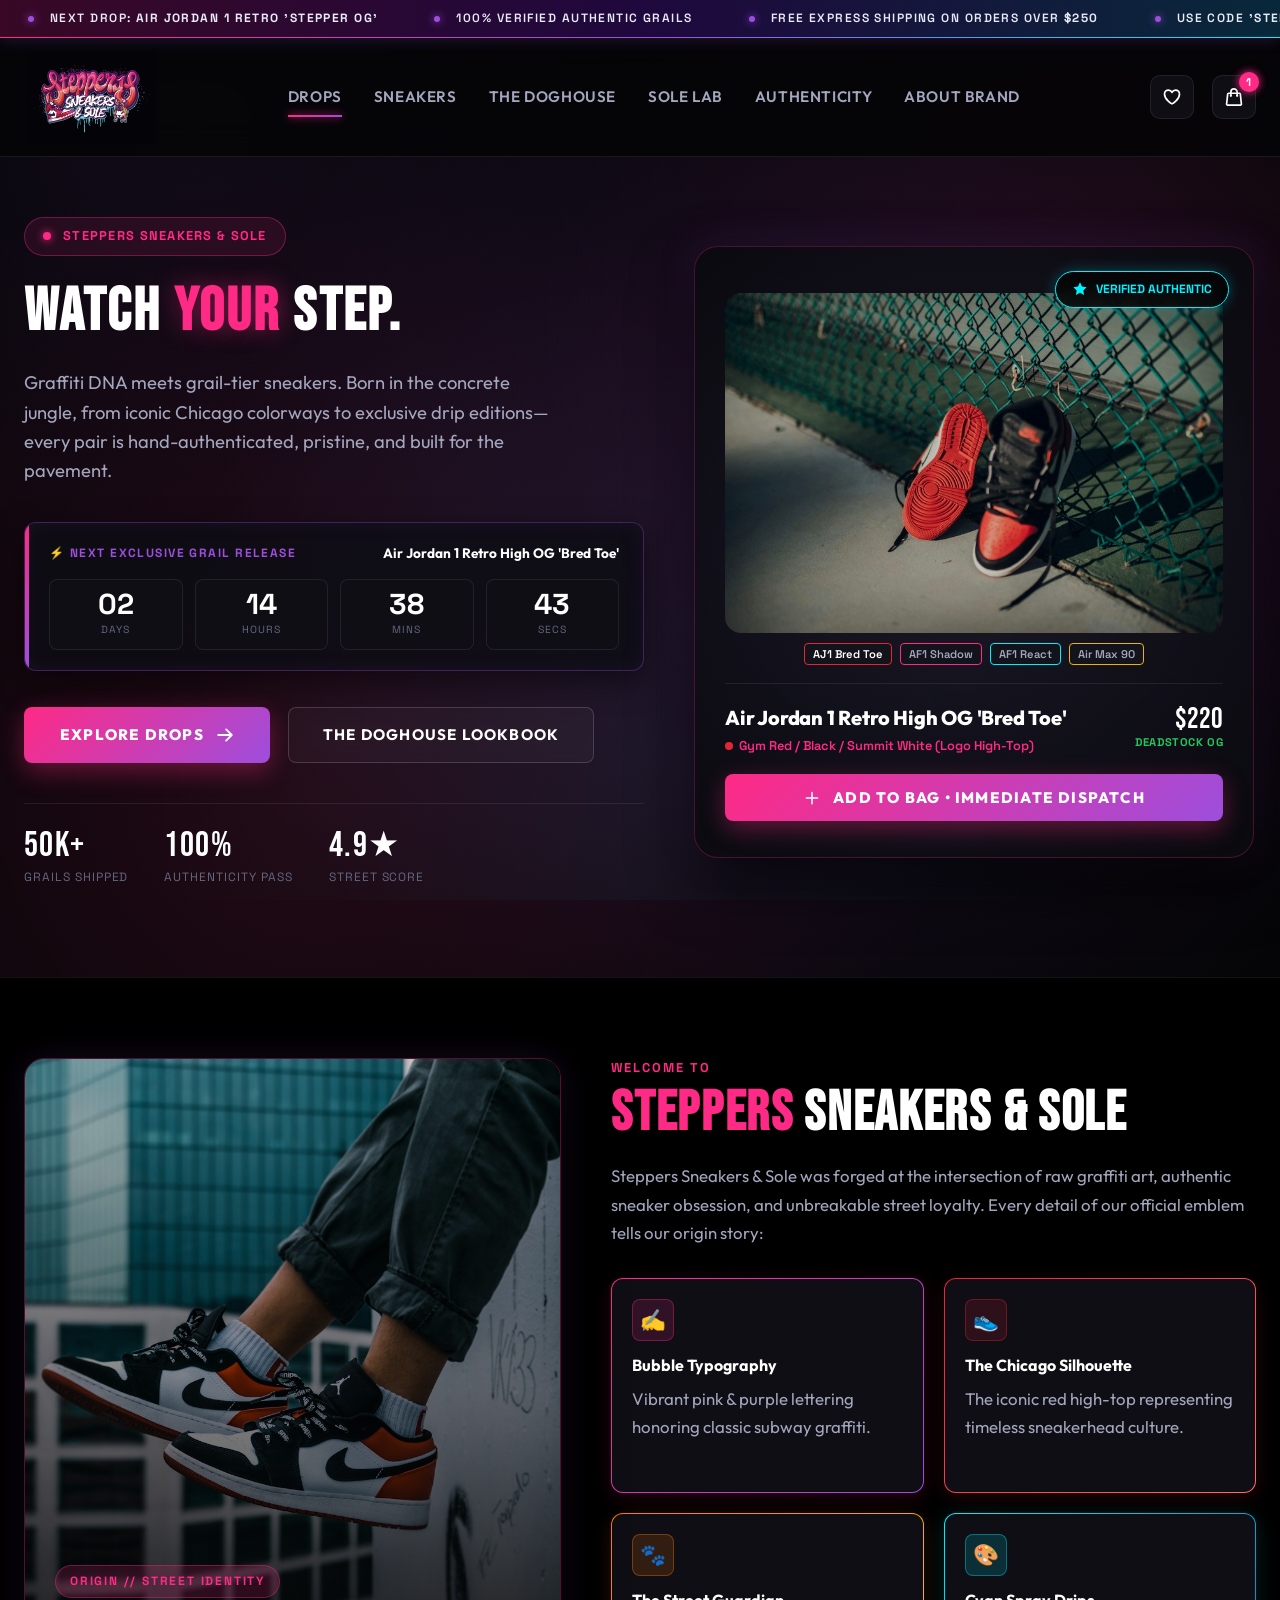
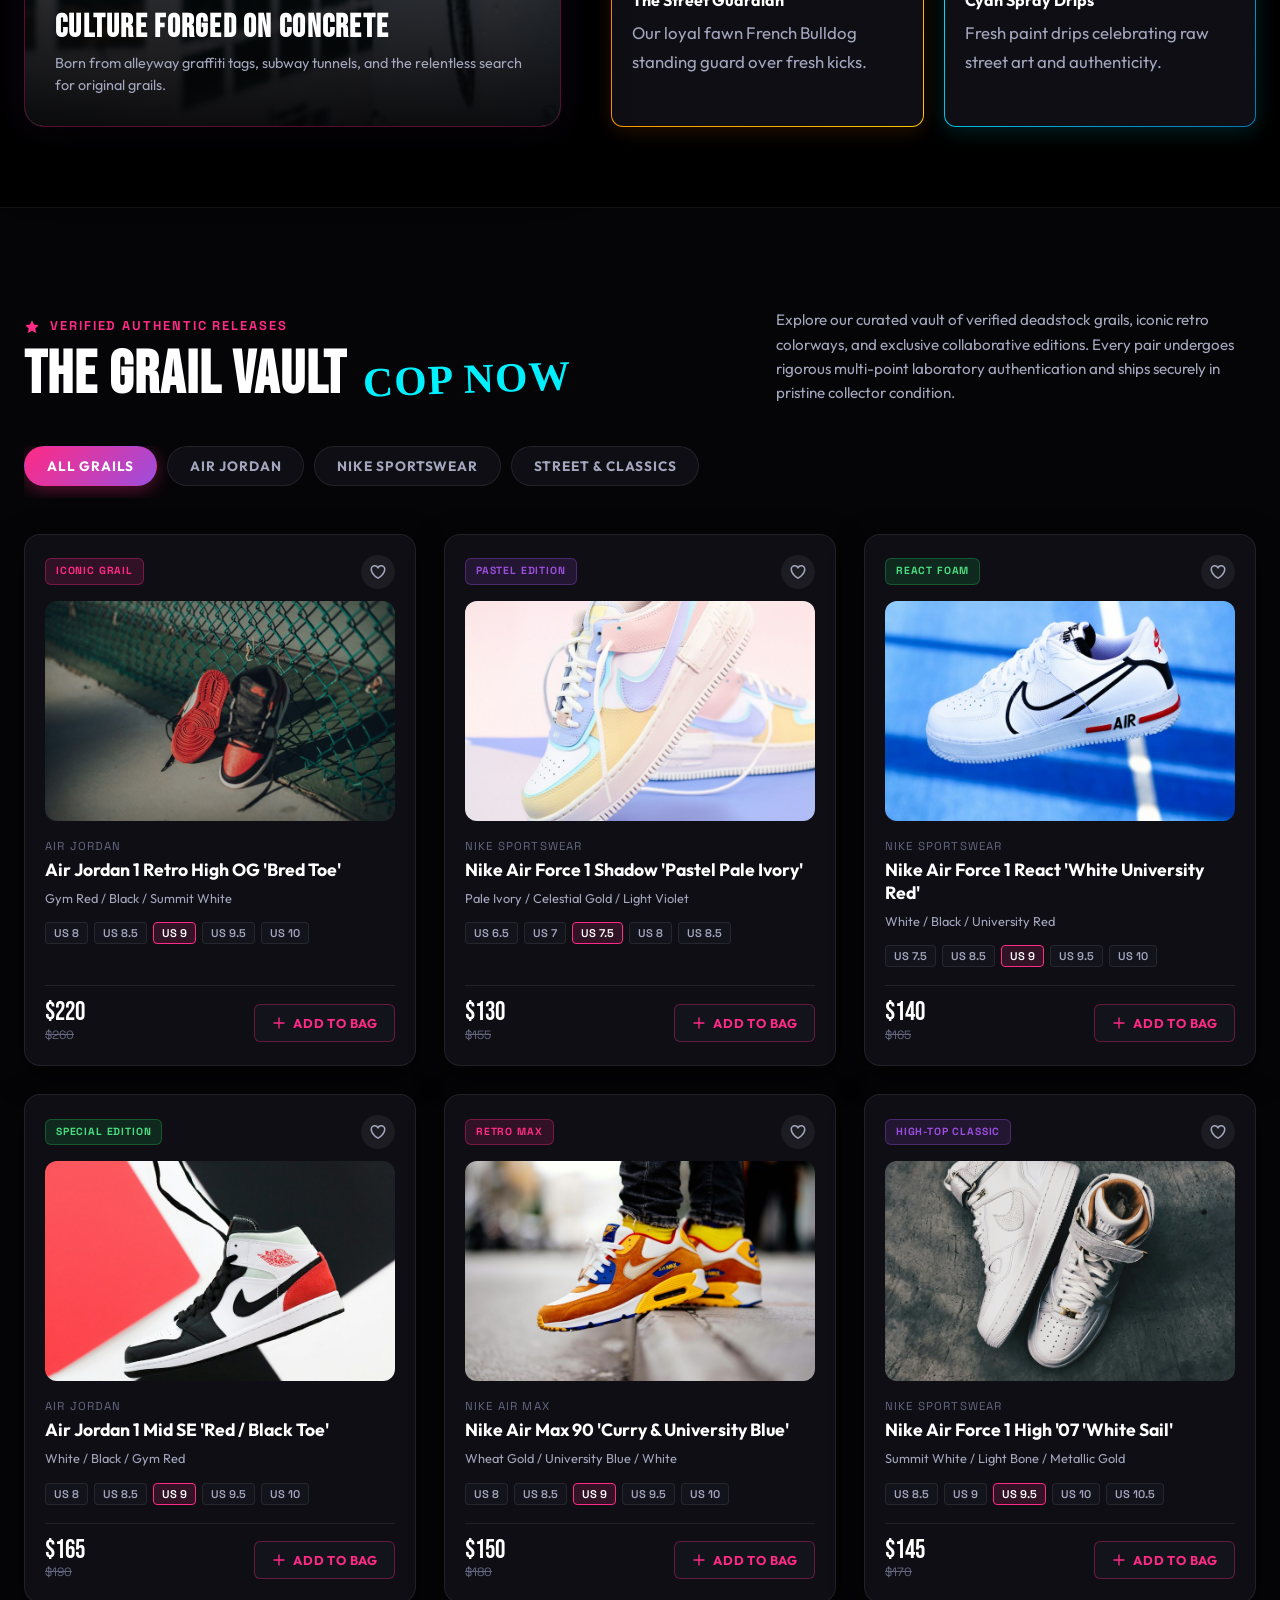
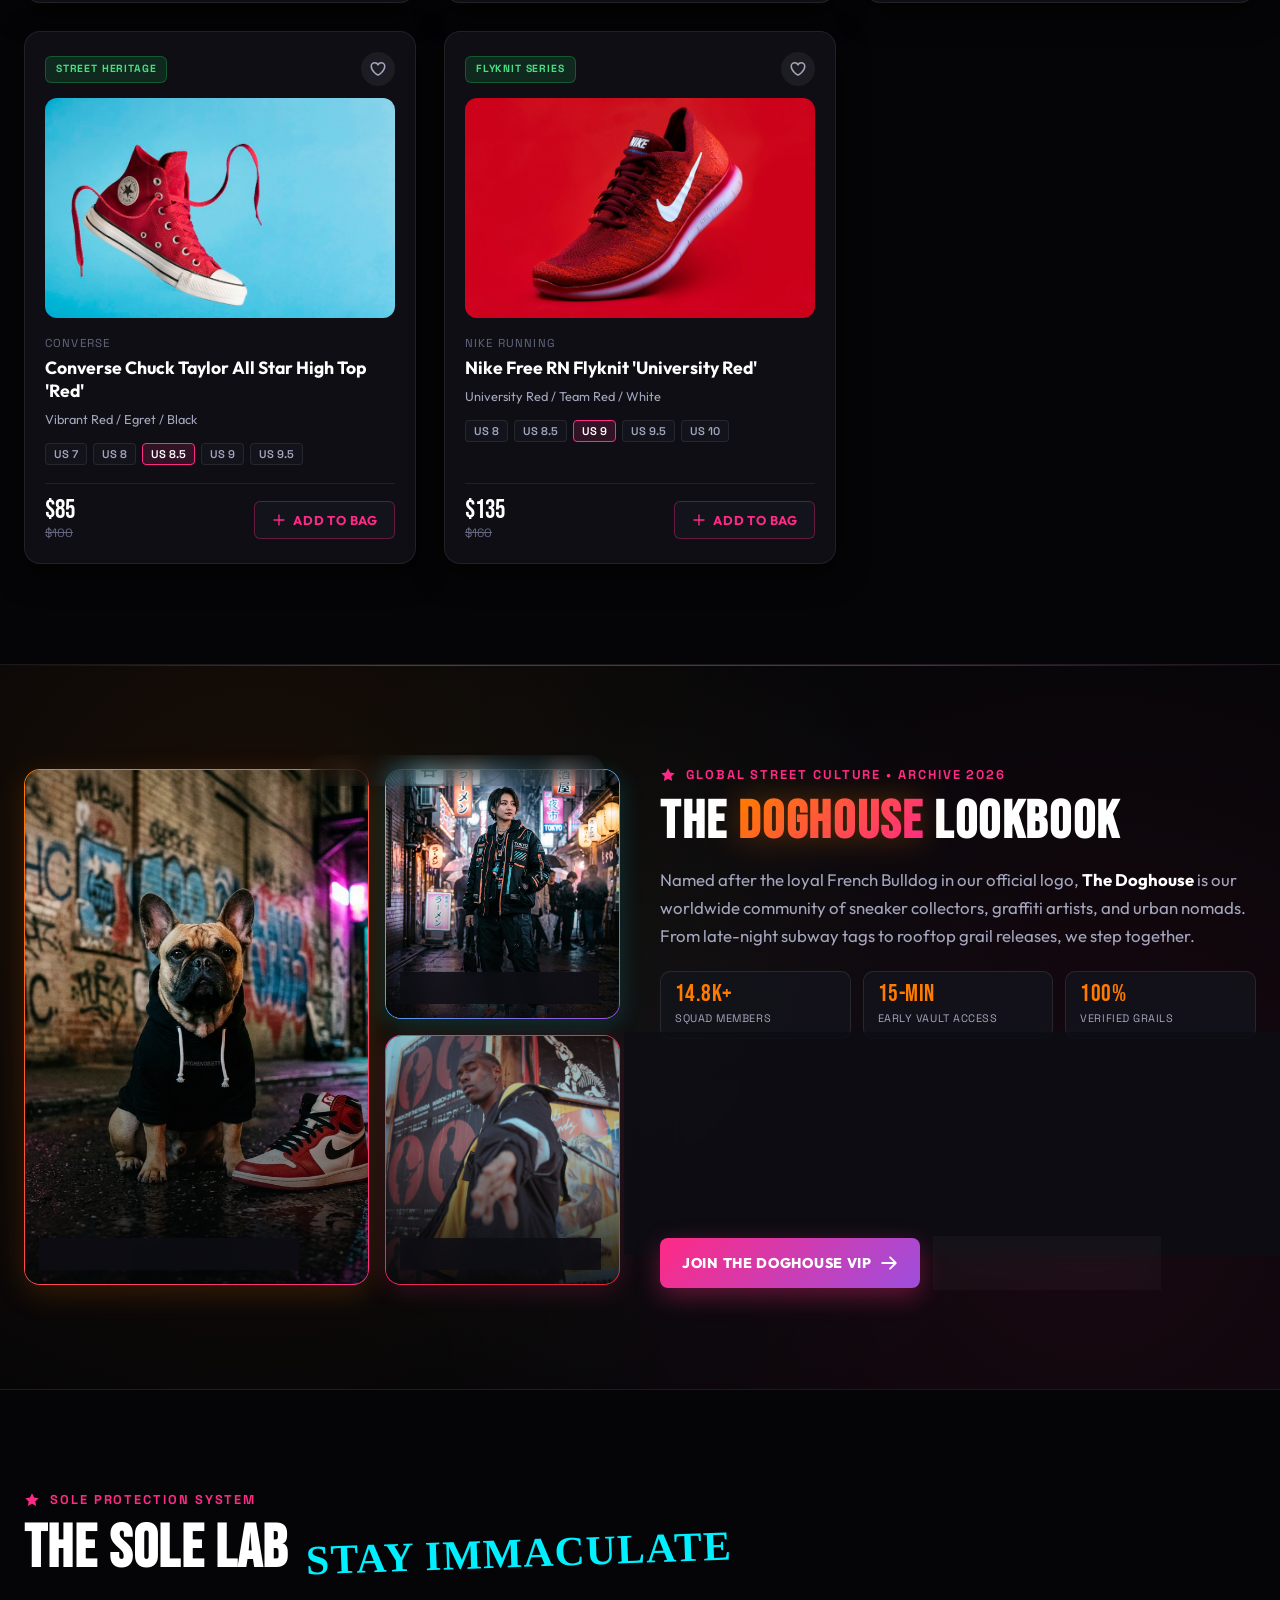
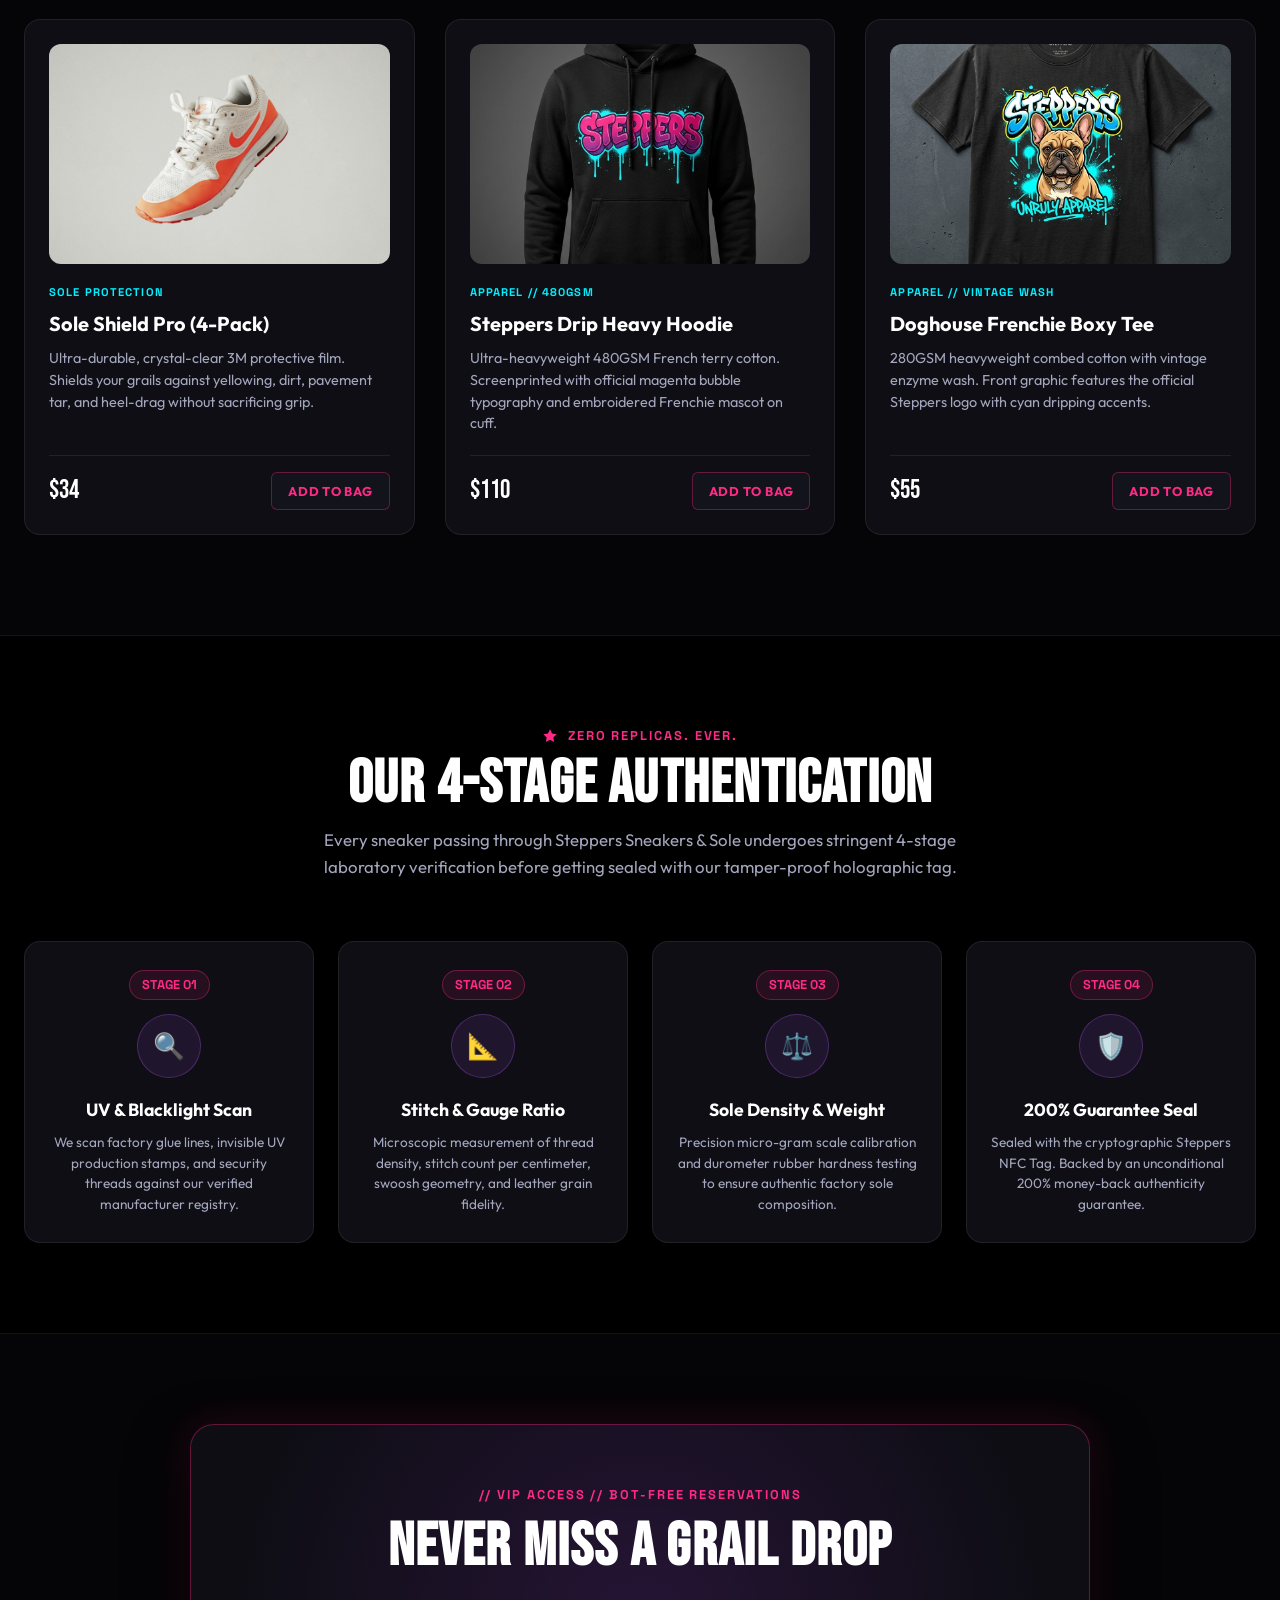
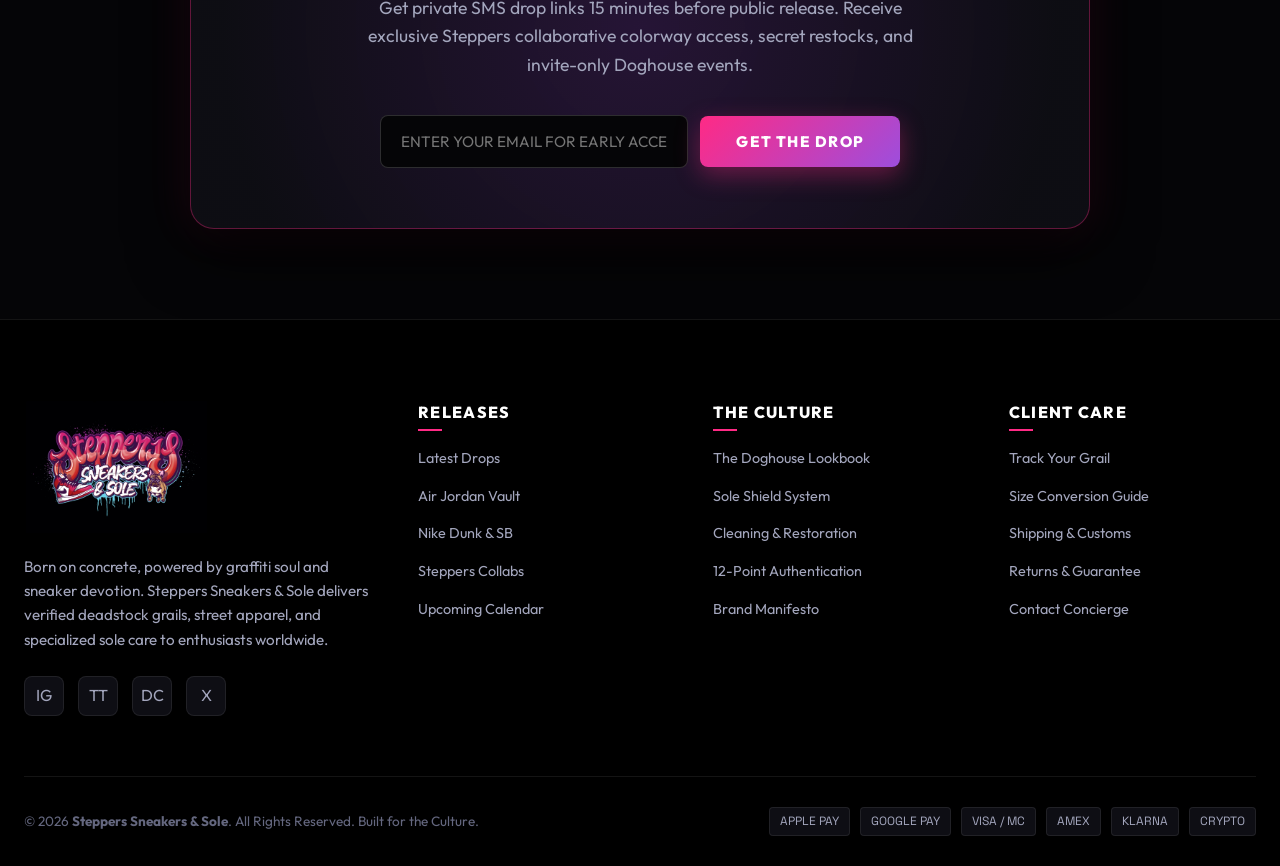
==== commit d9e8f375: "Replace bearded man portrait with authentic Doghouse Frenchie Boxy Tee apparel photography" ====
--- a/index.html
+++ b/index.html
@@ -503,7 +503,7 @@
         <!-- Product 3: Mascot Frenchie Vintage Tee -->
         <div class="sole-care-card">
           <div class="care-img-wrap">
-            <img src="assets/images/tee-merch.jpg" alt="Steppers Doghouse Frenchie Tee" loading="lazy">
+            <img src="assets/images/doghouse-frenchie-tee.jpg" alt="Steppers Doghouse Frenchie Boxy Tee" loading="lazy">
           </div>
           <span class="care-card-tag">APPAREL // VINTAGE WASH</span>
           <h3 class="care-card-title">Doghouse Frenchie Boxy Tee</h3>
@@ -512,7 +512,7 @@
           </p>
           <div class="care-card-footer">
             <span class="price-current">$55</span>
-            <button class="btn-card-add btn-care-add" data-name="Doghouse Frenchie Boxy Tee" data-price="55" data-img="assets/images/tee-merch.jpg">
+            <button class="btn-card-add btn-care-add" data-name="Doghouse Frenchie Boxy Tee" data-price="55" data-img="assets/images/doghouse-frenchie-tee.jpg">
               Add To Bag
             </button>
           </div>
--- a/assets/css/style.css
+++ b/assets/css/style.css
@@ -1404,8 +1404,8 @@
 
 .doghouse-grid {
   display: grid;
-  grid-template-columns: 1.15fr 0.85fr;
-  gap: 50px;
+  grid-template-columns: 1fr 1fr;
+  gap: 40px;
   align-items: center;
 }
 
@@ -1730,8 +1730,18 @@
 
 .doghouse-actions {
   display: flex;
-  gap: 16px;
-  flex-wrap: wrap;
+  align-items: center;
+  gap: 14px;
+  flex-wrap: nowrap;
+}
+
+.doghouse-actions .btn-primary,
+.doghouse-actions .btn-secondary {
+  padding: 14px 22px;
+  white-space: nowrap;
+  font-size: 0.88rem;
+  letter-spacing: 0.05em;
+  gap: 8px;
 }
 
 /* ==========================================================================
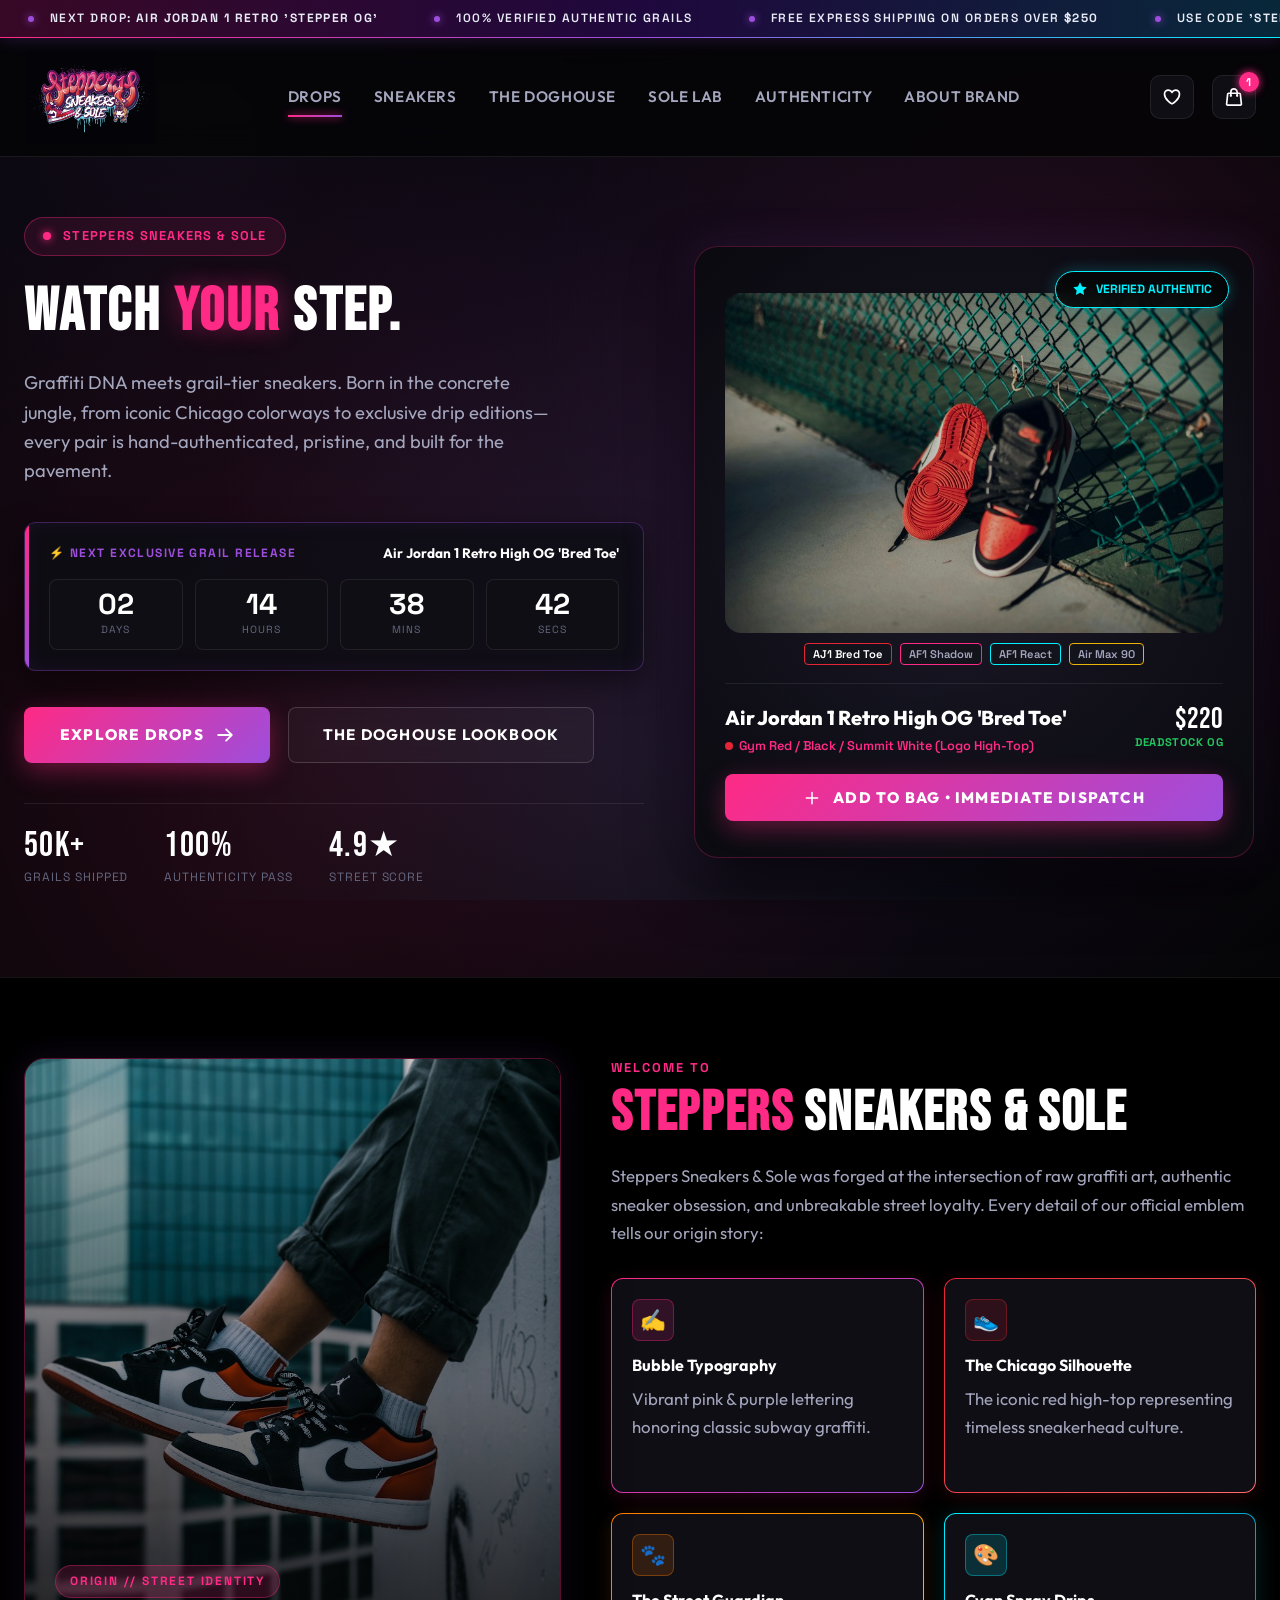
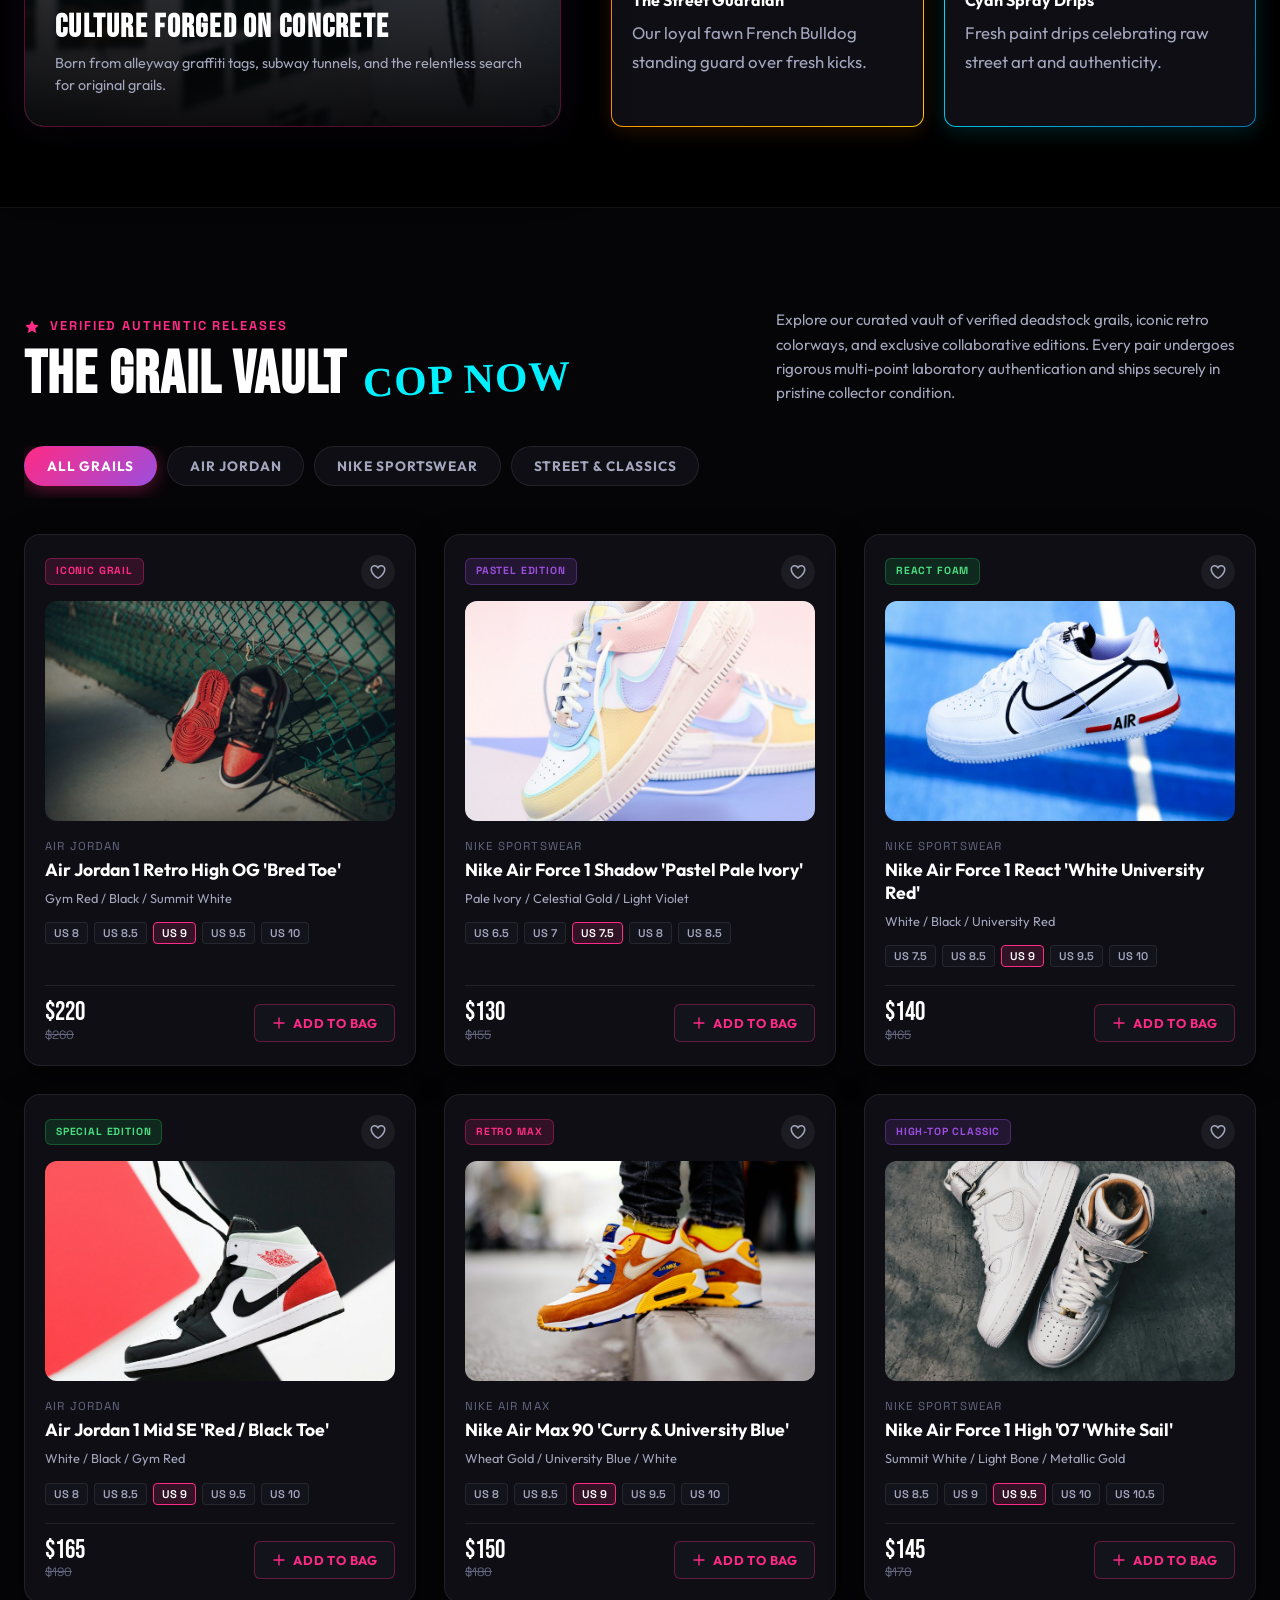
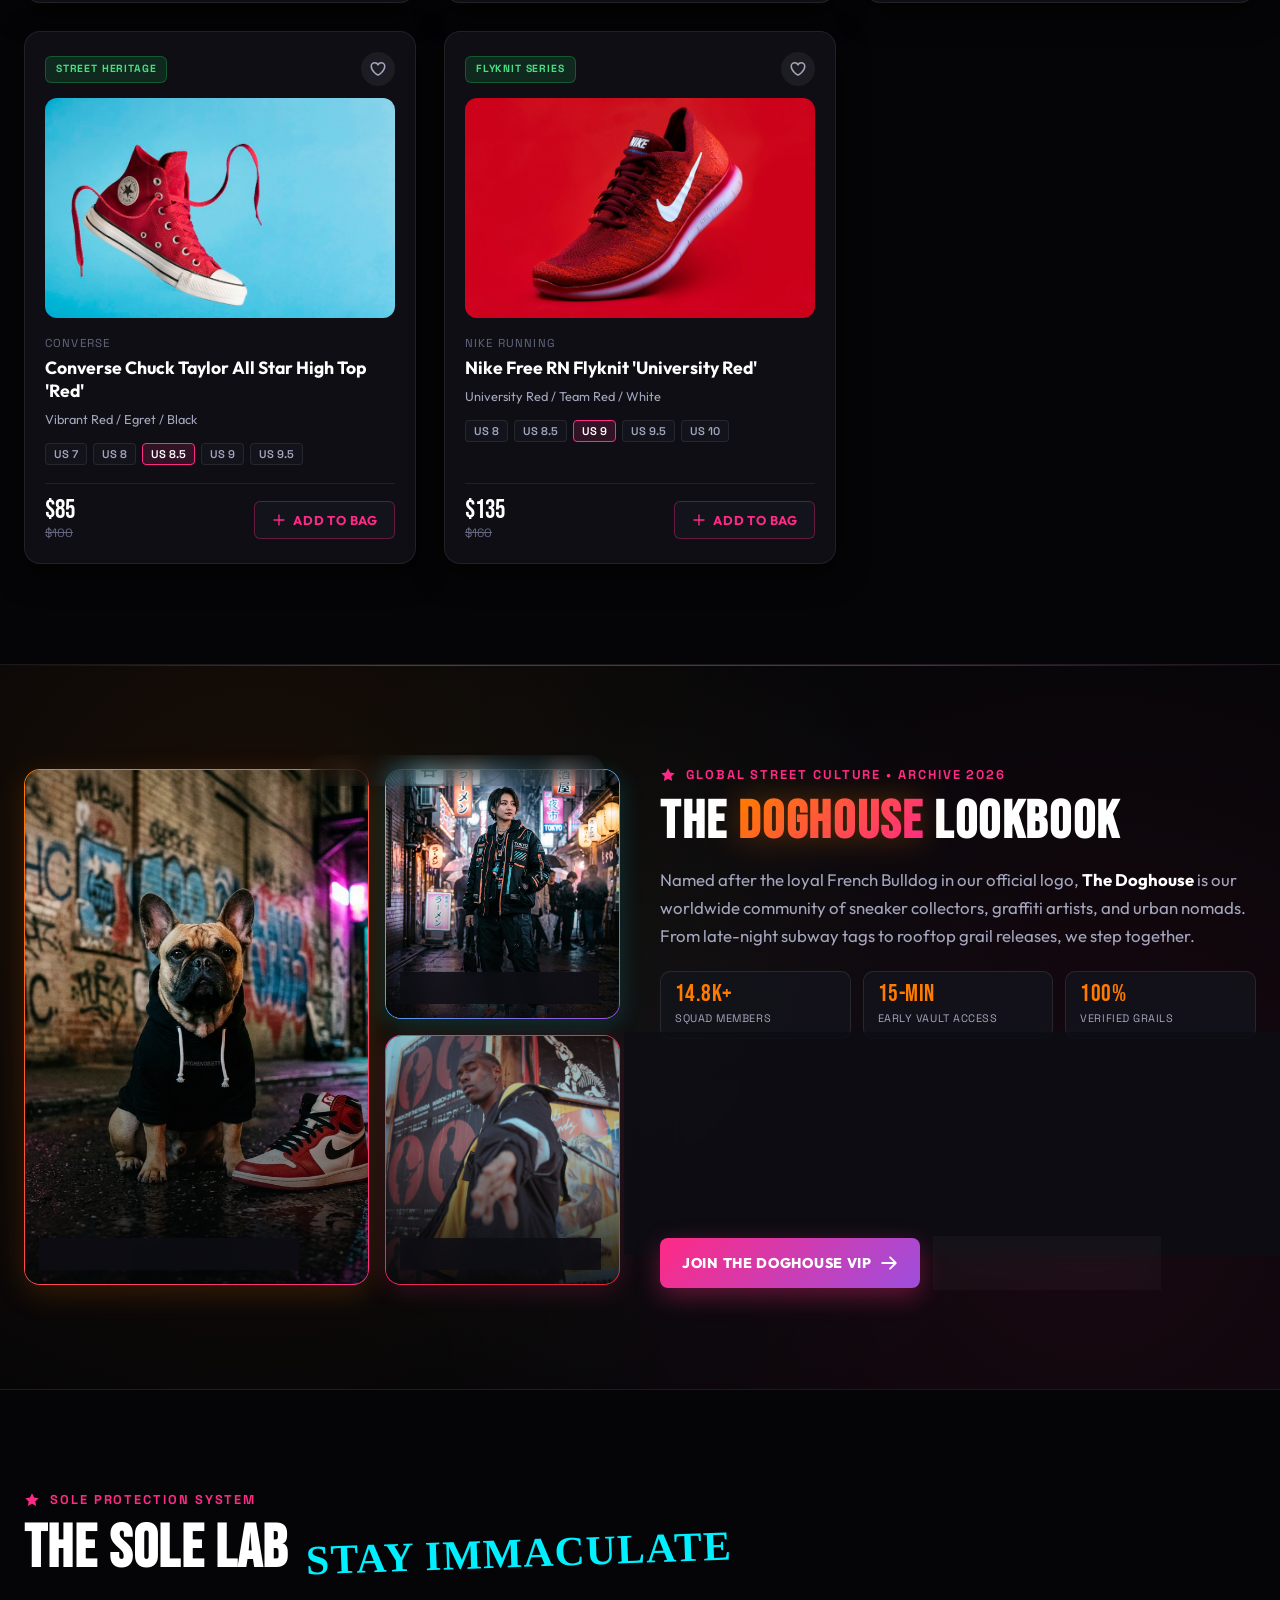
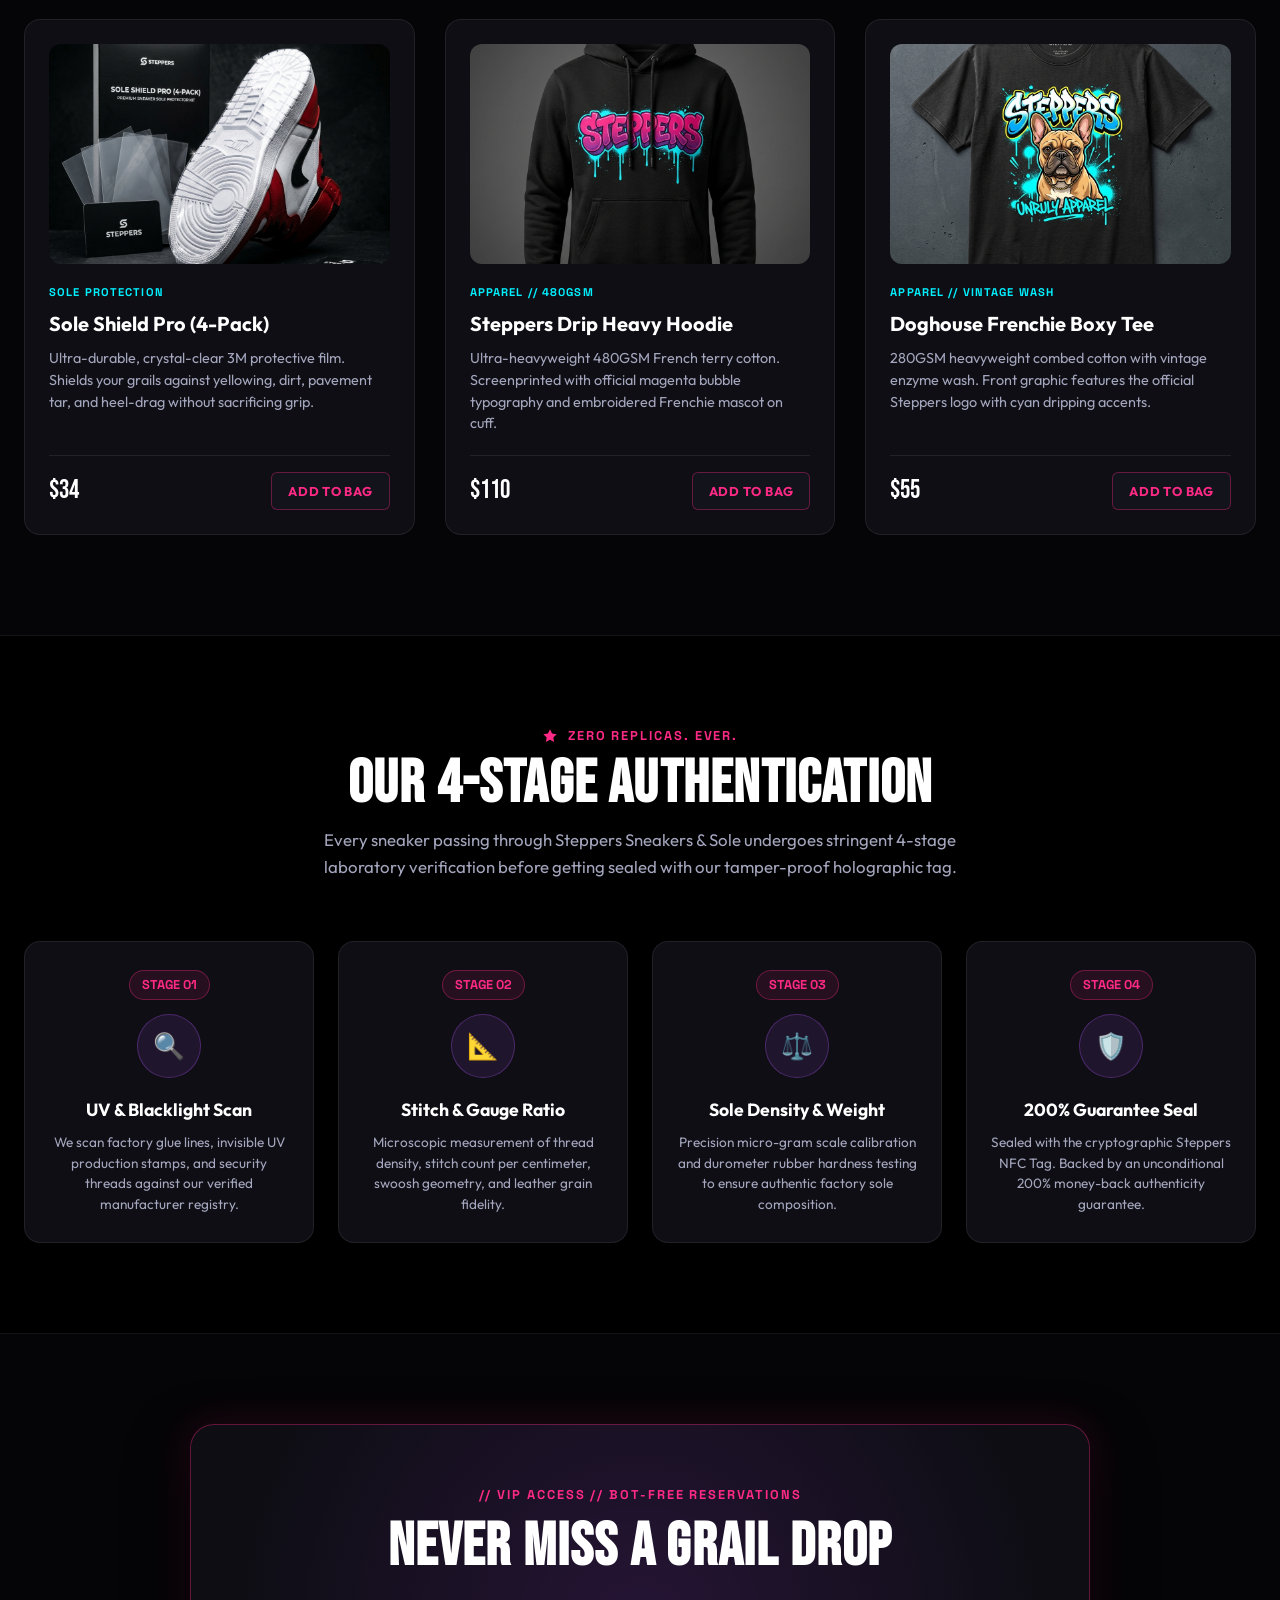
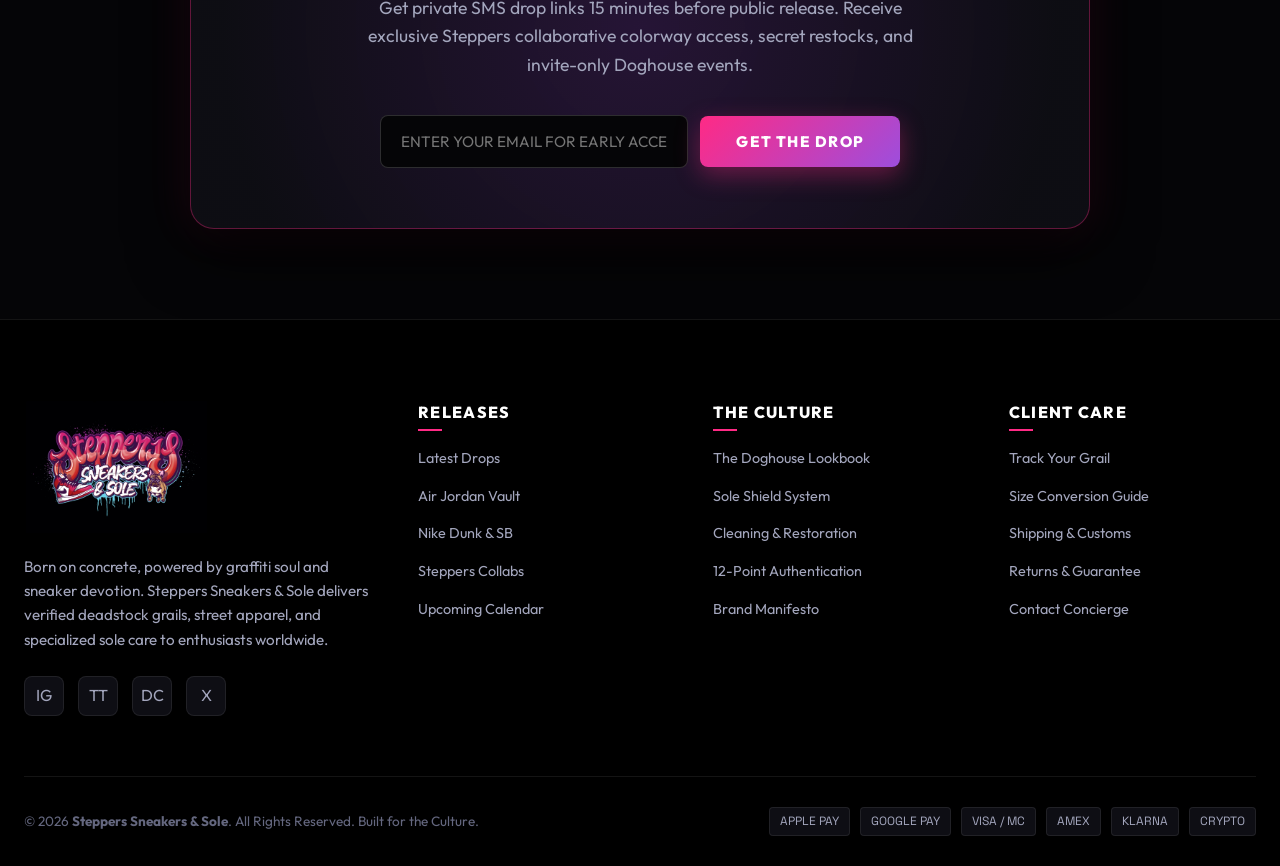
==== commit 3ef885be: "Replace generic runner shoe with authentic Sole Shield Pro 4-Pack protector product photography" ====
--- a/index.html
+++ b/index.html
@@ -467,7 +467,7 @@
         <!-- Product 1: Sole Shield Pro -->
         <div class="sole-care-card">
           <div class="care-img-wrap">
-            <img src="assets/images/sole-cleaning.jpg" alt="Steppers Sole Shield Pro Kit" loading="lazy">
+            <img src="assets/images/sole-shield-pro.jpg" alt="Steppers Sole Shield Pro Kit" loading="lazy">
           </div>
           <span class="care-card-tag">SOLE PROTECTION</span>
           <h3 class="care-card-title">Sole Shield Pro (4-Pack)</h3>
@@ -476,7 +476,7 @@
           </p>
           <div class="care-card-footer">
             <span class="price-current">$34</span>
-            <button class="btn-card-add btn-care-add" data-name="Sole Shield Pro (4-Pack)" data-price="34" data-img="assets/images/sole-cleaning.jpg">
+            <button class="btn-card-add btn-care-add" data-name="Sole Shield Pro (4-Pack)" data-price="34" data-img="assets/images/sole-shield-pro.jpg">
               Add To Bag
             </button>
           </div>
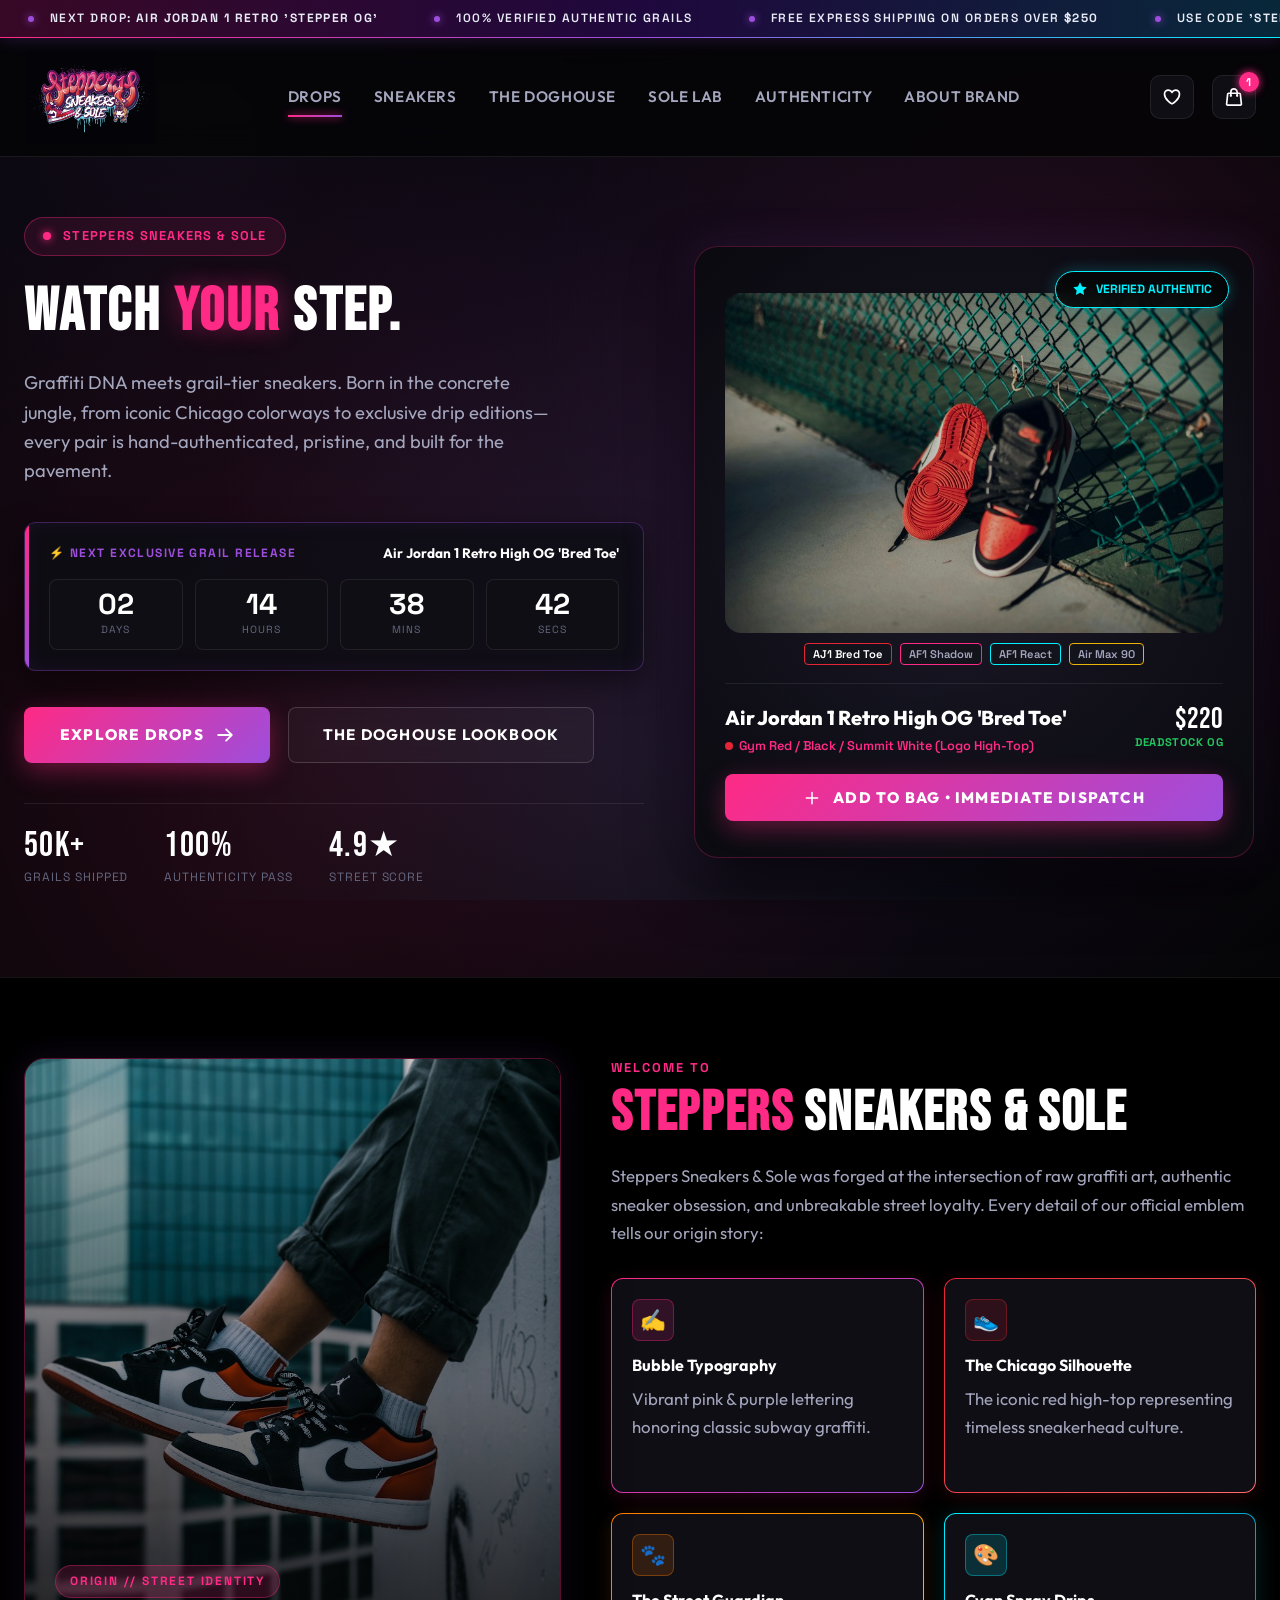
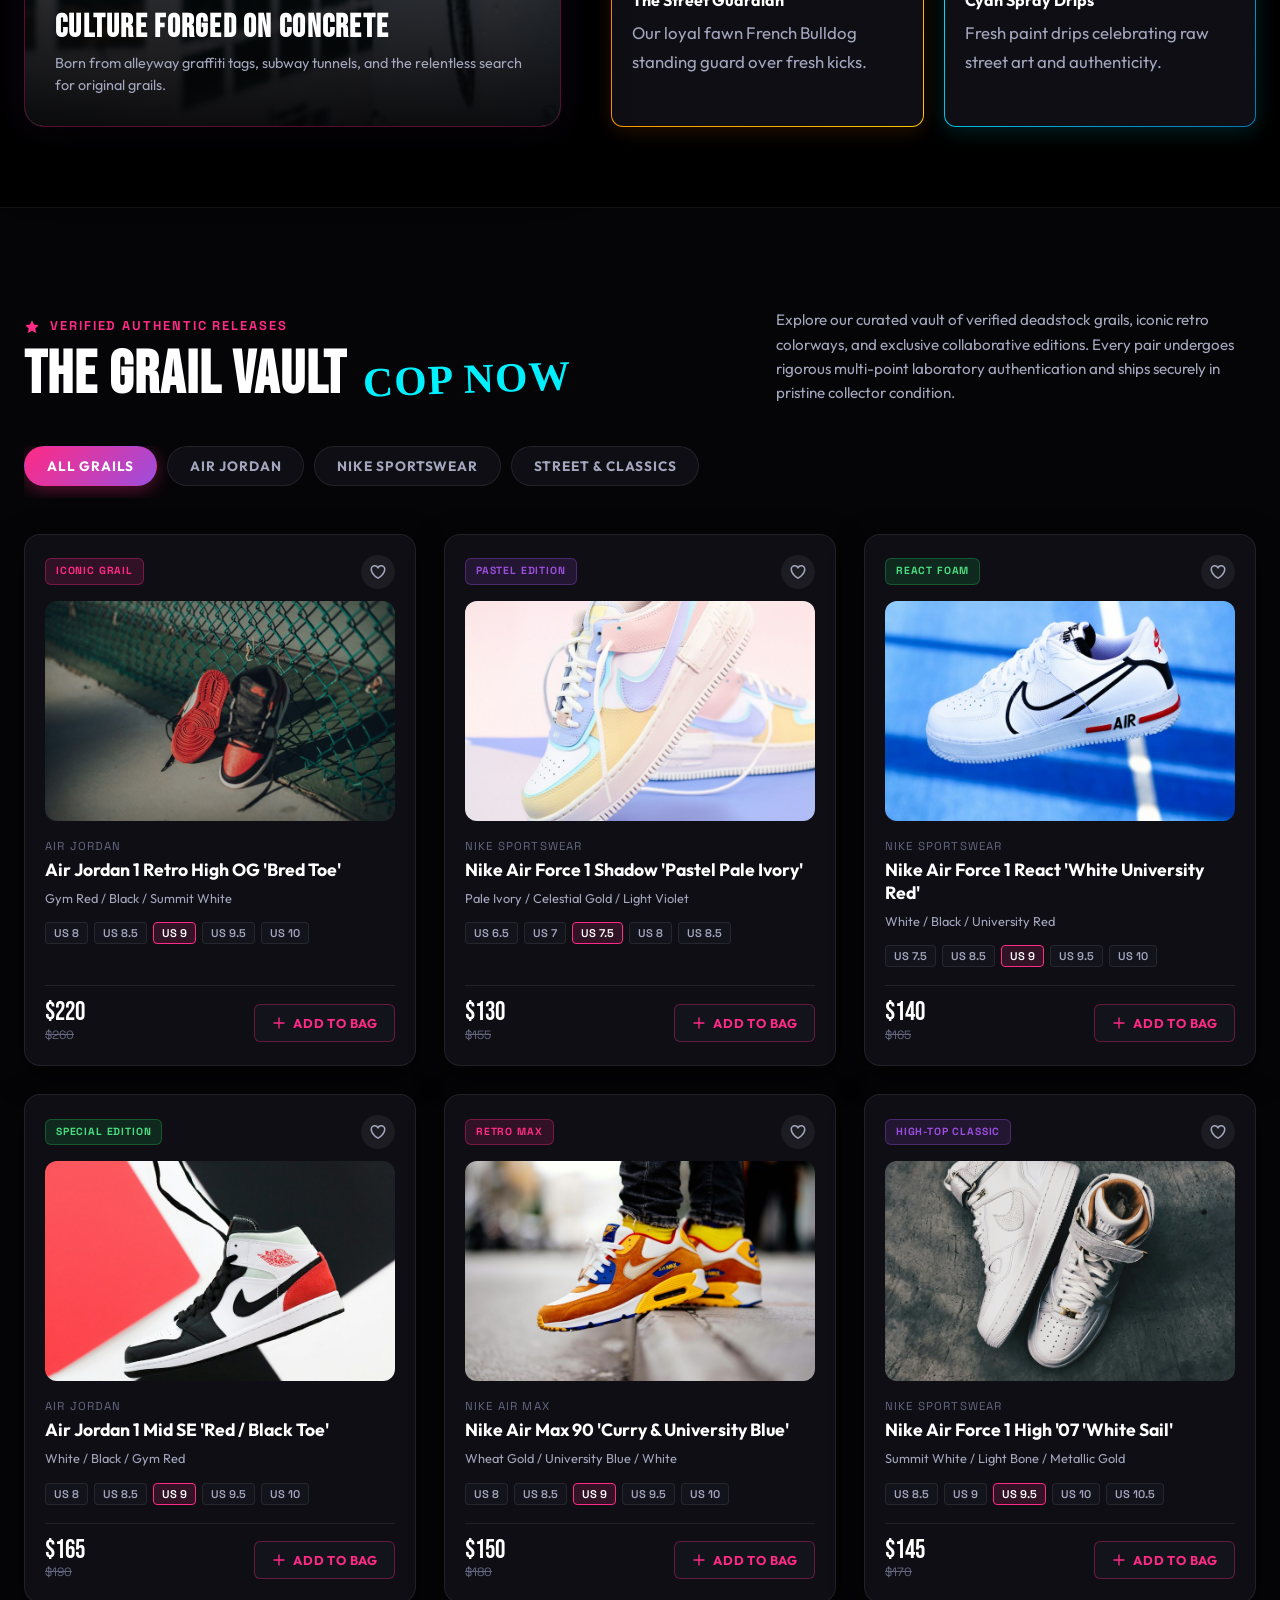
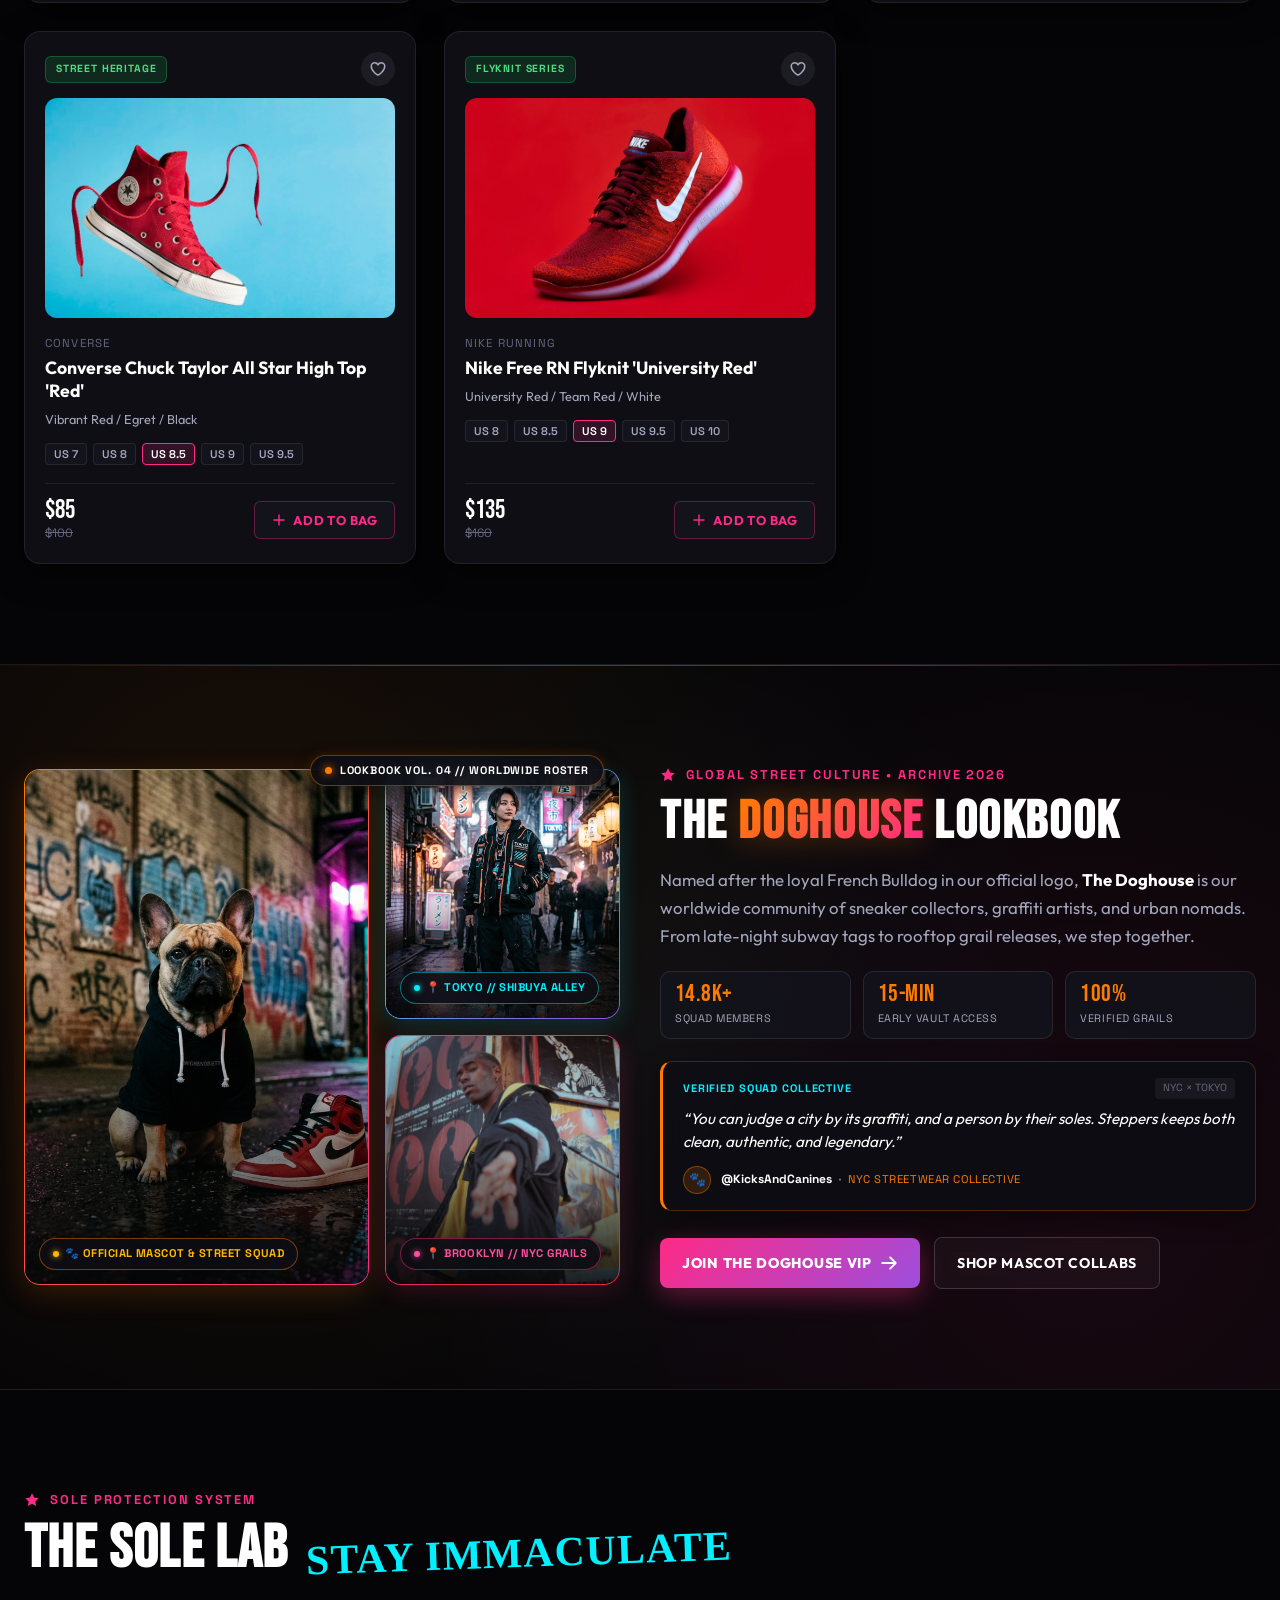
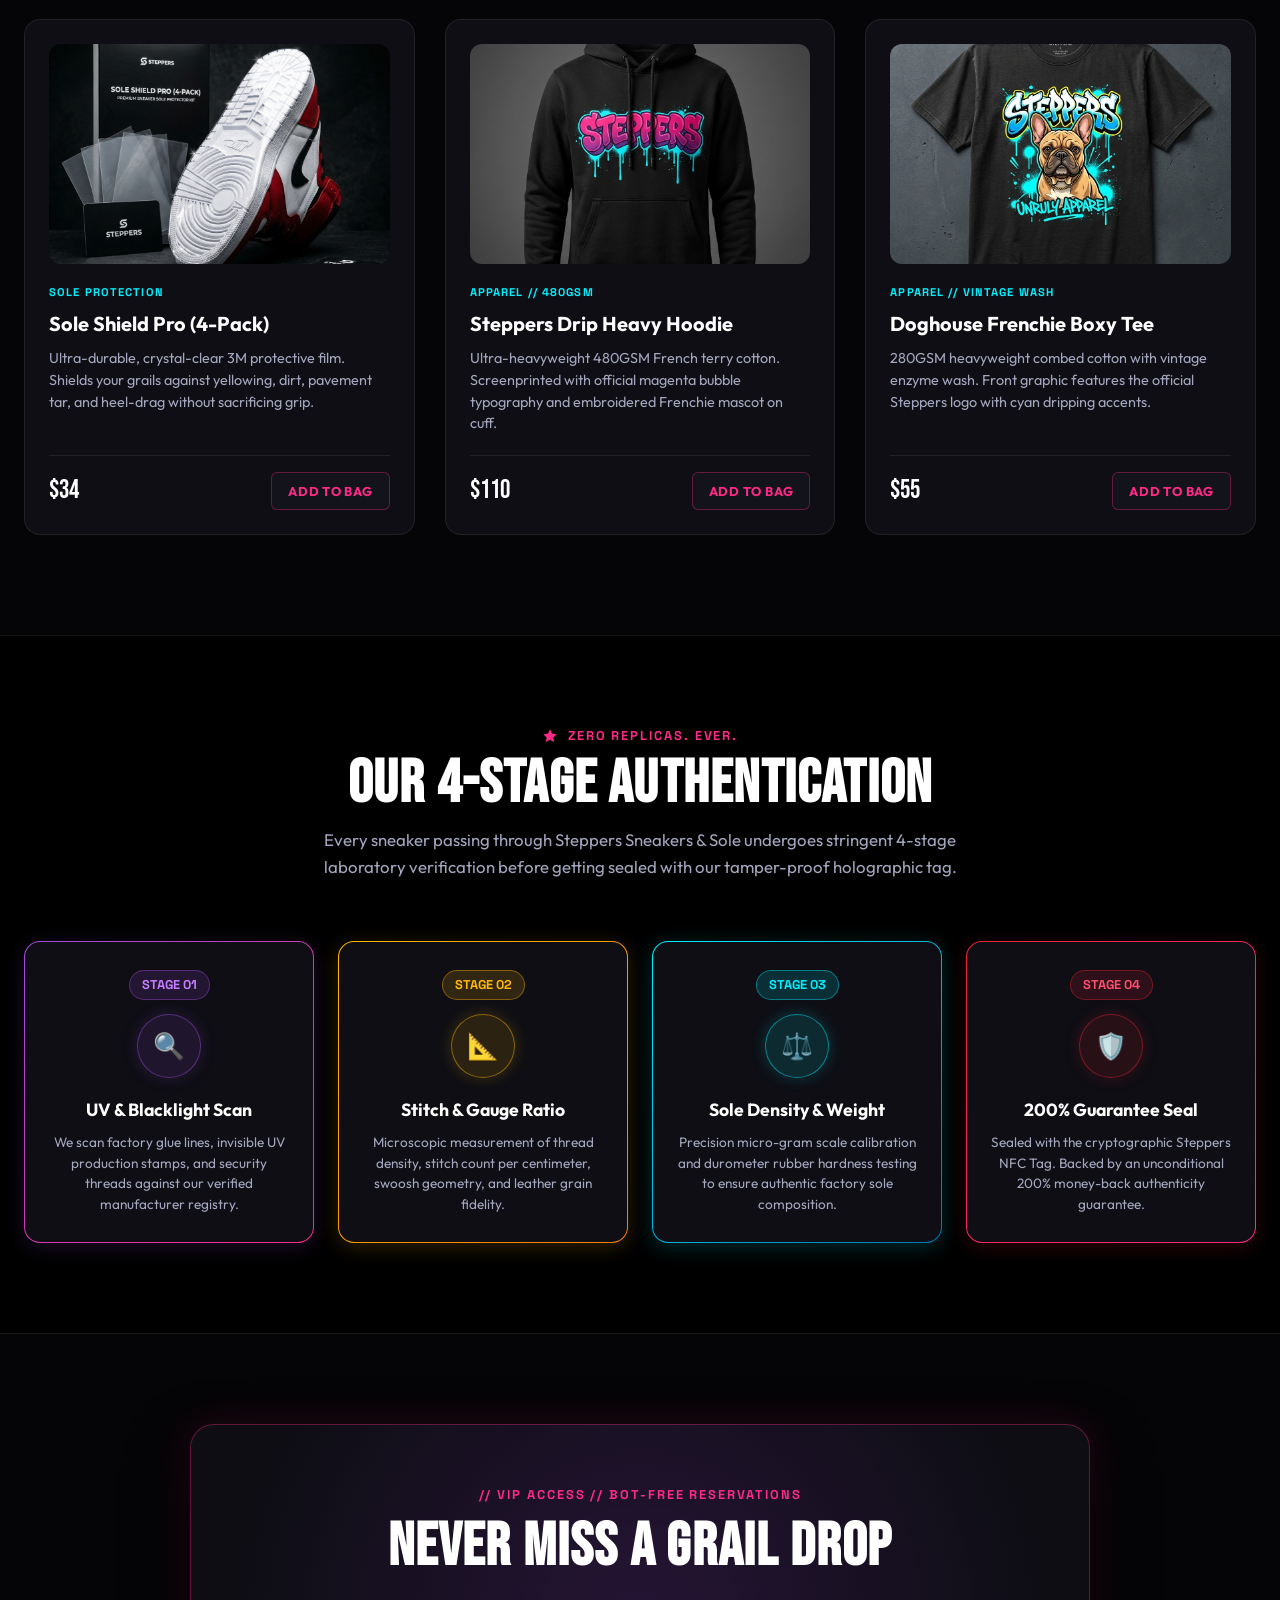
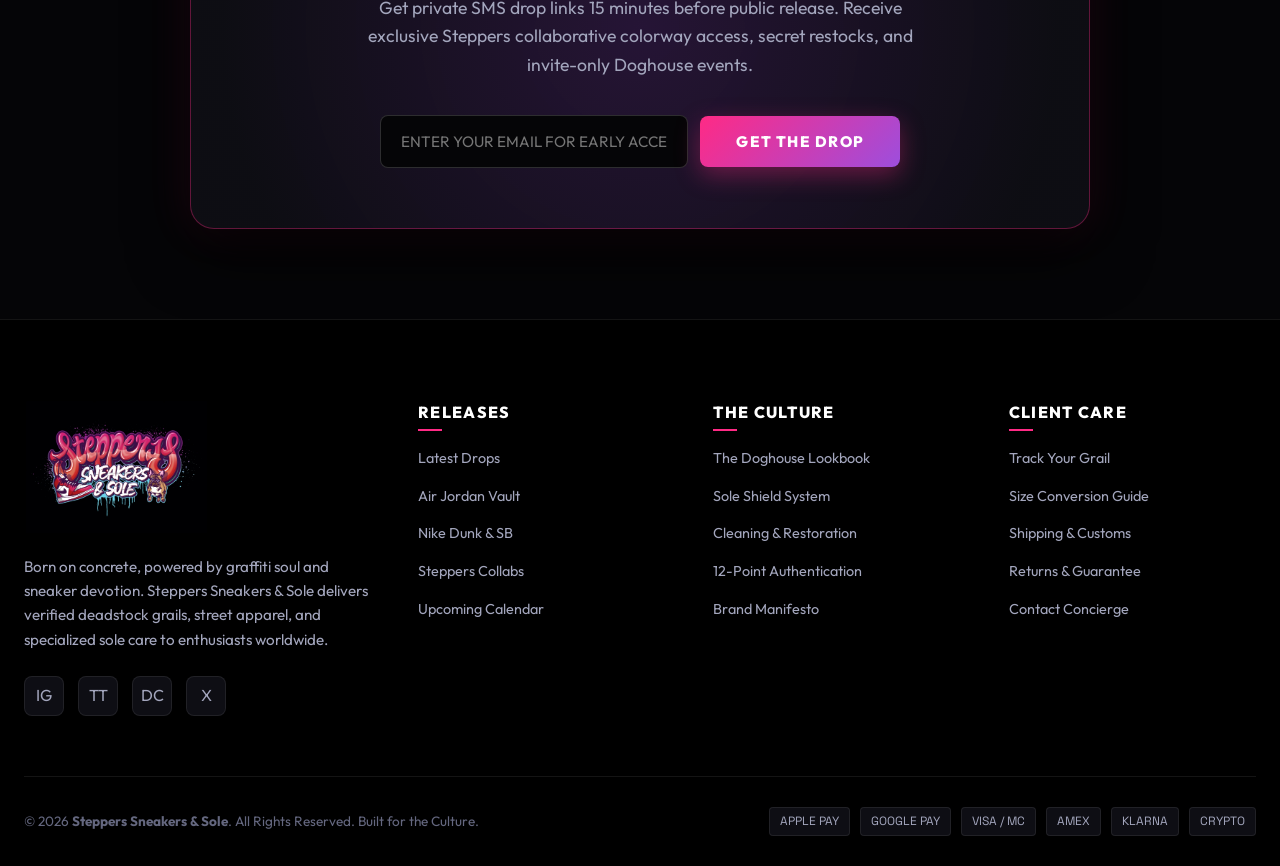
==== commit 14514822: "Add vibrant themed gradient borders and glowing accents to the 4 authentication stage cards" ====
--- a/index.html
+++ b/index.html
@@ -542,34 +542,34 @@
 
       <div class="auth-steps-grid">
         
-        <div class="auth-step-card">
+        <div class="auth-step-card stage-1">
           <span class="auth-step-num">STAGE 01</span>
           <div class="auth-icon-circle">🔍</div>
-          <h3 class="auth-step-title">UV & Blacklight Scan</h3>
+          <h3 class="auth-step-title">UV &amp; Blacklight Scan</h3>
           <p class="auth-step-desc">
             We scan factory glue lines, invisible UV production stamps, and security threads against our verified manufacturer registry.
           </p>
         </div>
 
-        <div class="auth-step-card">
+        <div class="auth-step-card stage-2">
           <span class="auth-step-num">STAGE 02</span>
           <div class="auth-icon-circle">📐</div>
-          <h3 class="auth-step-title">Stitch & Gauge Ratio</h3>
+          <h3 class="auth-step-title">Stitch &amp; Gauge Ratio</h3>
           <p class="auth-step-desc">
             Microscopic measurement of thread density, stitch count per centimeter, swoosh geometry, and leather grain fidelity.
           </p>
         </div>
 
-        <div class="auth-step-card">
+        <div class="auth-step-card stage-3">
           <span class="auth-step-num">STAGE 03</span>
           <div class="auth-icon-circle">⚖️</div>
-          <h3 class="auth-step-title">Sole Density & Weight</h3>
+          <h3 class="auth-step-title">Sole Density &amp; Weight</h3>
           <p class="auth-step-desc">
             Precision micro-gram scale calibration and durometer rubber hardness testing to ensure authentic factory sole composition.
           </p>
         </div>
 
-        <div class="auth-step-card">
+        <div class="auth-step-card stage-4">
           <span class="auth-step-num">STAGE 04</span>
           <div class="auth-icon-circle">🛡️</div>
           <h3 class="auth-step-title">200% Guarantee Seal</h3>
--- a/assets/css/style.css
+++ b/assets/css/style.css
@@ -1852,31 +1852,108 @@
 
 .auth-step-card {
   background: var(--bg-surface);
-  border: 1px solid var(--border-subtle);
+  border: 1.5px solid transparent;
   border-radius: 16px;
   padding: 28px 24px;
   text-align: center;
   position: relative;
+  background-clip: padding-box, border-box;
+  background-origin: padding-box, border-box;
   transition: all var(--transition-fast);
 }
 
-.auth-step-card:hover {
-  border-color: var(--border-pink);
+/* Stage 01: UV Purple to Magenta */
+.auth-step-card.stage-1 {
+  background-image: linear-gradient(var(--bg-surface), var(--bg-surface)), linear-gradient(135deg, #9d4edd 0%, #ff2a85 100%);
+  box-shadow: 0 4px 20px rgba(157, 78, 221, 0.18);
+}
+.auth-step-card.stage-1:hover {
+  background-image: linear-gradient(var(--bg-card), var(--bg-card)), linear-gradient(135deg, #9d4edd 0%, #ff2a85 100%);
+  box-shadow: 0 8px 30px rgba(157, 78, 221, 0.35);
   transform: translateY(-5px);
-  background: var(--bg-card);
+}
+.auth-step-card.stage-1 .auth-step-num {
+  color: #c77dff;
+  background: rgba(157, 78, 221, 0.15);
+  border: 1px solid rgba(157, 78, 221, 0.4);
+}
+.auth-step-card.stage-1 .auth-icon-circle {
+  background: rgba(157, 78, 221, 0.12);
+  border: 1px solid rgba(157, 78, 221, 0.45);
+  box-shadow: 0 0 16px rgba(157, 78, 221, 0.2);
+}
+
+/* Stage 02: Golden Amber to Street Orange */
+.auth-step-card.stage-2 {
+  background-image: linear-gradient(var(--bg-surface), var(--bg-surface)), linear-gradient(135deg, #ffb703 0%, #ff7b00 100%);
+  box-shadow: 0 4px 20px rgba(255, 183, 3, 0.18);
+}
+.auth-step-card.stage-2:hover {
+  background-image: linear-gradient(var(--bg-card), var(--bg-card)), linear-gradient(135deg, #ffb703 0%, #ff7b00 100%);
+  box-shadow: 0 8px 30px rgba(255, 183, 3, 0.35);
+  transform: translateY(-5px);
+}
+.auth-step-card.stage-2 .auth-step-num {
+  color: #ffb703;
+  background: rgba(255, 183, 3, 0.15);
+  border: 1px solid rgba(255, 183, 3, 0.4);
+}
+.auth-step-card.stage-2 .auth-icon-circle {
+  background: rgba(255, 183, 3, 0.12);
+  border: 1px solid rgba(255, 183, 3, 0.45);
+  box-shadow: 0 0 16px rgba(255, 183, 3, 0.2);
+}
+
+/* Stage 03: Electric Cyan to Lab Blue */
+.auth-step-card.stage-3 {
+  background-image: linear-gradient(var(--bg-surface), var(--bg-surface)), linear-gradient(135deg, #00f0ff 0%, #0077b6 100%);
+  box-shadow: 0 4px 20px rgba(0, 240, 255, 0.18);
+}
+.auth-step-card.stage-3:hover {
+  background-image: linear-gradient(var(--bg-card), var(--bg-card)), linear-gradient(135deg, #00f0ff 0%, #0077b6 100%);
+  box-shadow: 0 8px 30px rgba(0, 240, 255, 0.35);
+  transform: translateY(-5px);
+}
+.auth-step-card.stage-3 .auth-step-num {
+  color: #00f0ff;
+  background: rgba(0, 240, 255, 0.15);
+  border: 1px solid rgba(0, 240, 255, 0.4);
+}
+.auth-step-card.stage-3 .auth-icon-circle {
+  background: rgba(0, 240, 255, 0.12);
+  border: 1px solid rgba(0, 240, 255, 0.45);
+  box-shadow: 0 0 16px rgba(0, 240, 255, 0.2);
+}
+
+/* Stage 04: Chicago Red to Neon Pink */
+.auth-step-card.stage-4 {
+  background-image: linear-gradient(var(--bg-surface), var(--bg-surface)), linear-gradient(135deg, #e52535 0%, #ff2a85 100%);
+  box-shadow: 0 4px 20px rgba(229, 37, 53, 0.18);
+}
+.auth-step-card.stage-4:hover {
+  background-image: linear-gradient(var(--bg-card), var(--bg-card)), linear-gradient(135deg, #e52535 0%, #ff2a85 100%);
+  box-shadow: 0 8px 30px rgba(229, 37, 53, 0.35);
+  transform: translateY(-5px);
+}
+.auth-step-card.stage-4 .auth-step-num {
+  color: #ff4d6d;
+  background: rgba(229, 37, 53, 0.15);
+  border: 1px solid rgba(229, 37, 53, 0.4);
+}
+.auth-step-card.stage-4 .auth-icon-circle {
+  background: rgba(229, 37, 53, 0.12);
+  border: 1px solid rgba(229, 37, 53, 0.45);
+  box-shadow: 0 0 16px rgba(229, 37, 53, 0.2);
 }
 
 .auth-step-num {
   font-family: var(--font-mono);
   font-size: 0.8rem;
   font-weight: 800;
-  color: var(--accent-pink);
   margin-bottom: 14px;
   display: inline-block;
   padding: 4px 12px;
   border-radius: 999px;
-  background: rgba(255, 42, 133, 0.1);
-  border: 1px solid var(--border-pink);
 }
 
 .auth-icon-circle {
@@ -1884,20 +1961,15 @@
   height: 64px;
   border-radius: 50%;
   margin: 0 auto 18px;
-  background: rgba(157, 78, 221, 0.12);
-  border: 1px solid var(--border-purple);
   display: flex;
   align-items: center;
   justify-content: center;
-  color: var(--accent-purple);
   font-size: 1.6rem;
+  transition: all var(--transition-fast);
 }
 
 .auth-step-card:hover .auth-icon-circle {
-  background: rgba(255, 42, 133, 0.2);
-  border-color: var(--accent-pink);
-  color: var(--accent-pink);
-  box-shadow: 0 0 20px var(--accent-pink-glow);
+  transform: scale(1.08);
 }
 
 .auth-step-title {
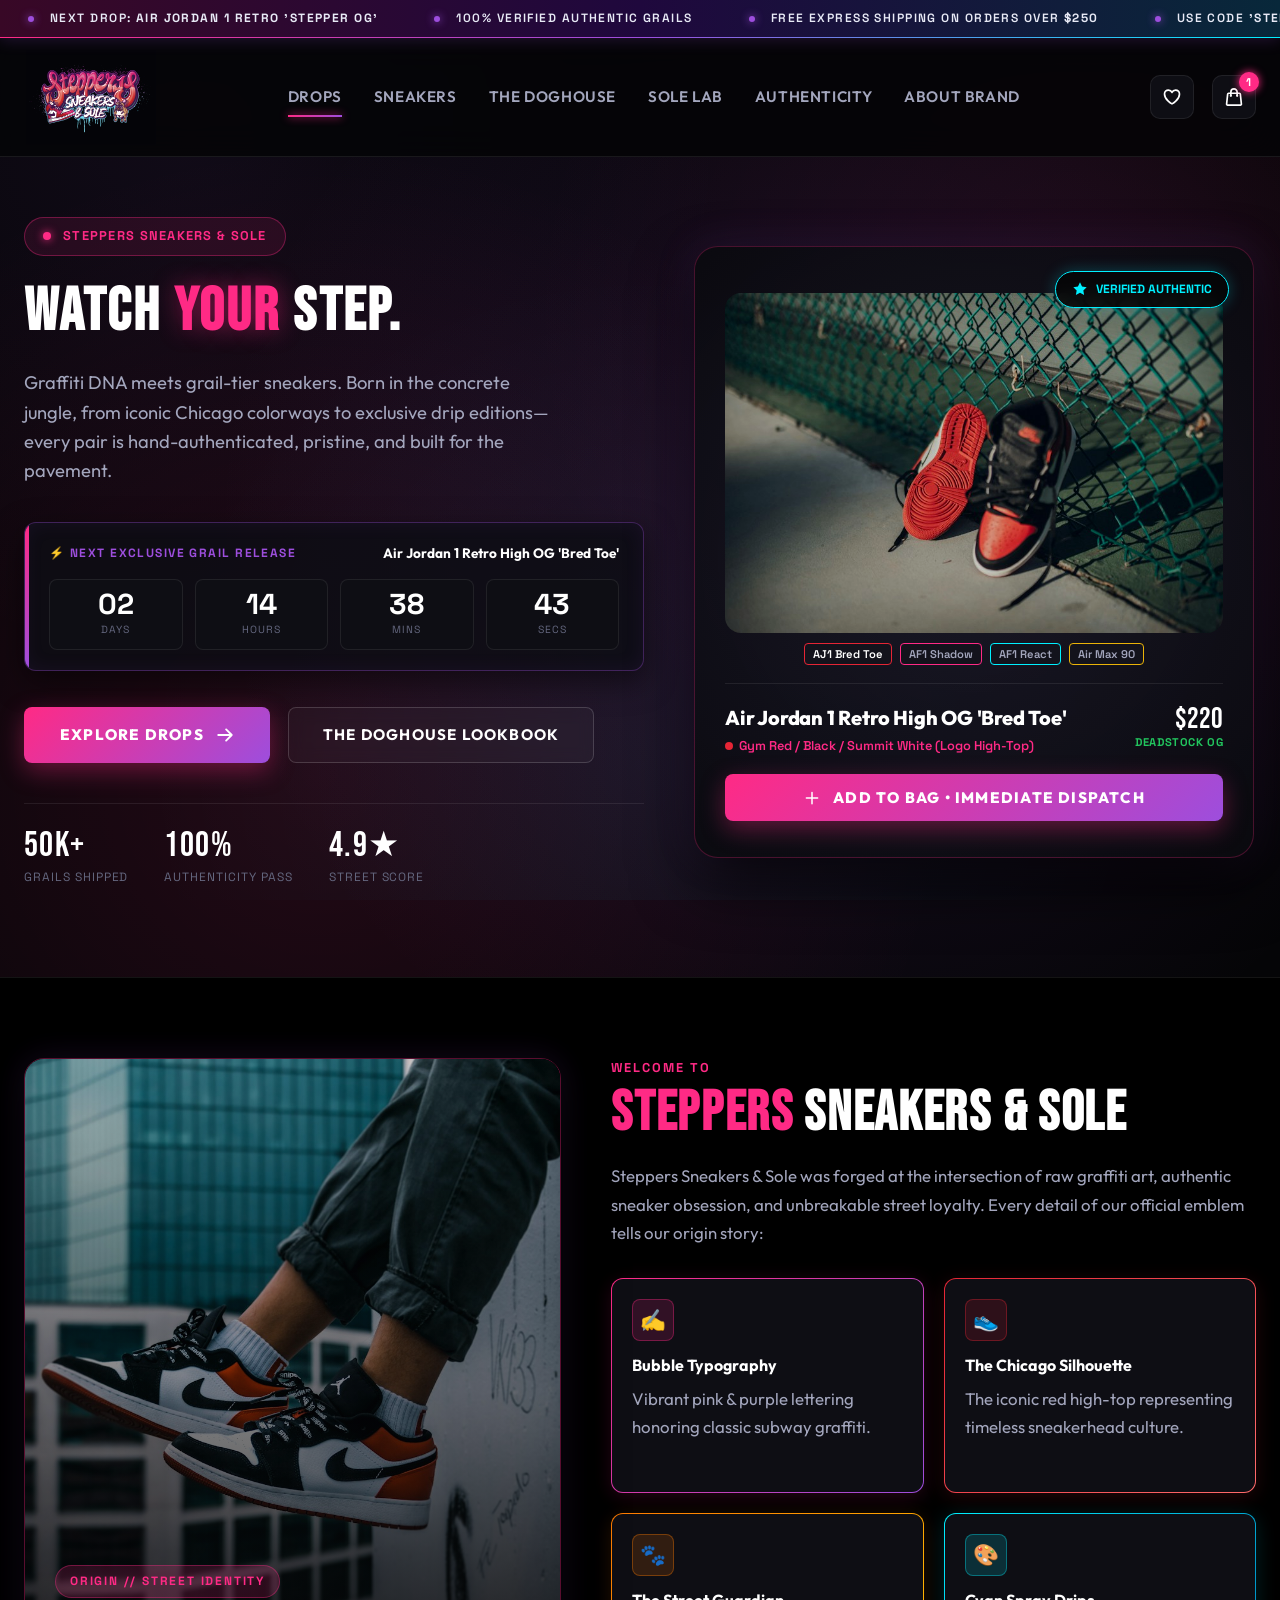
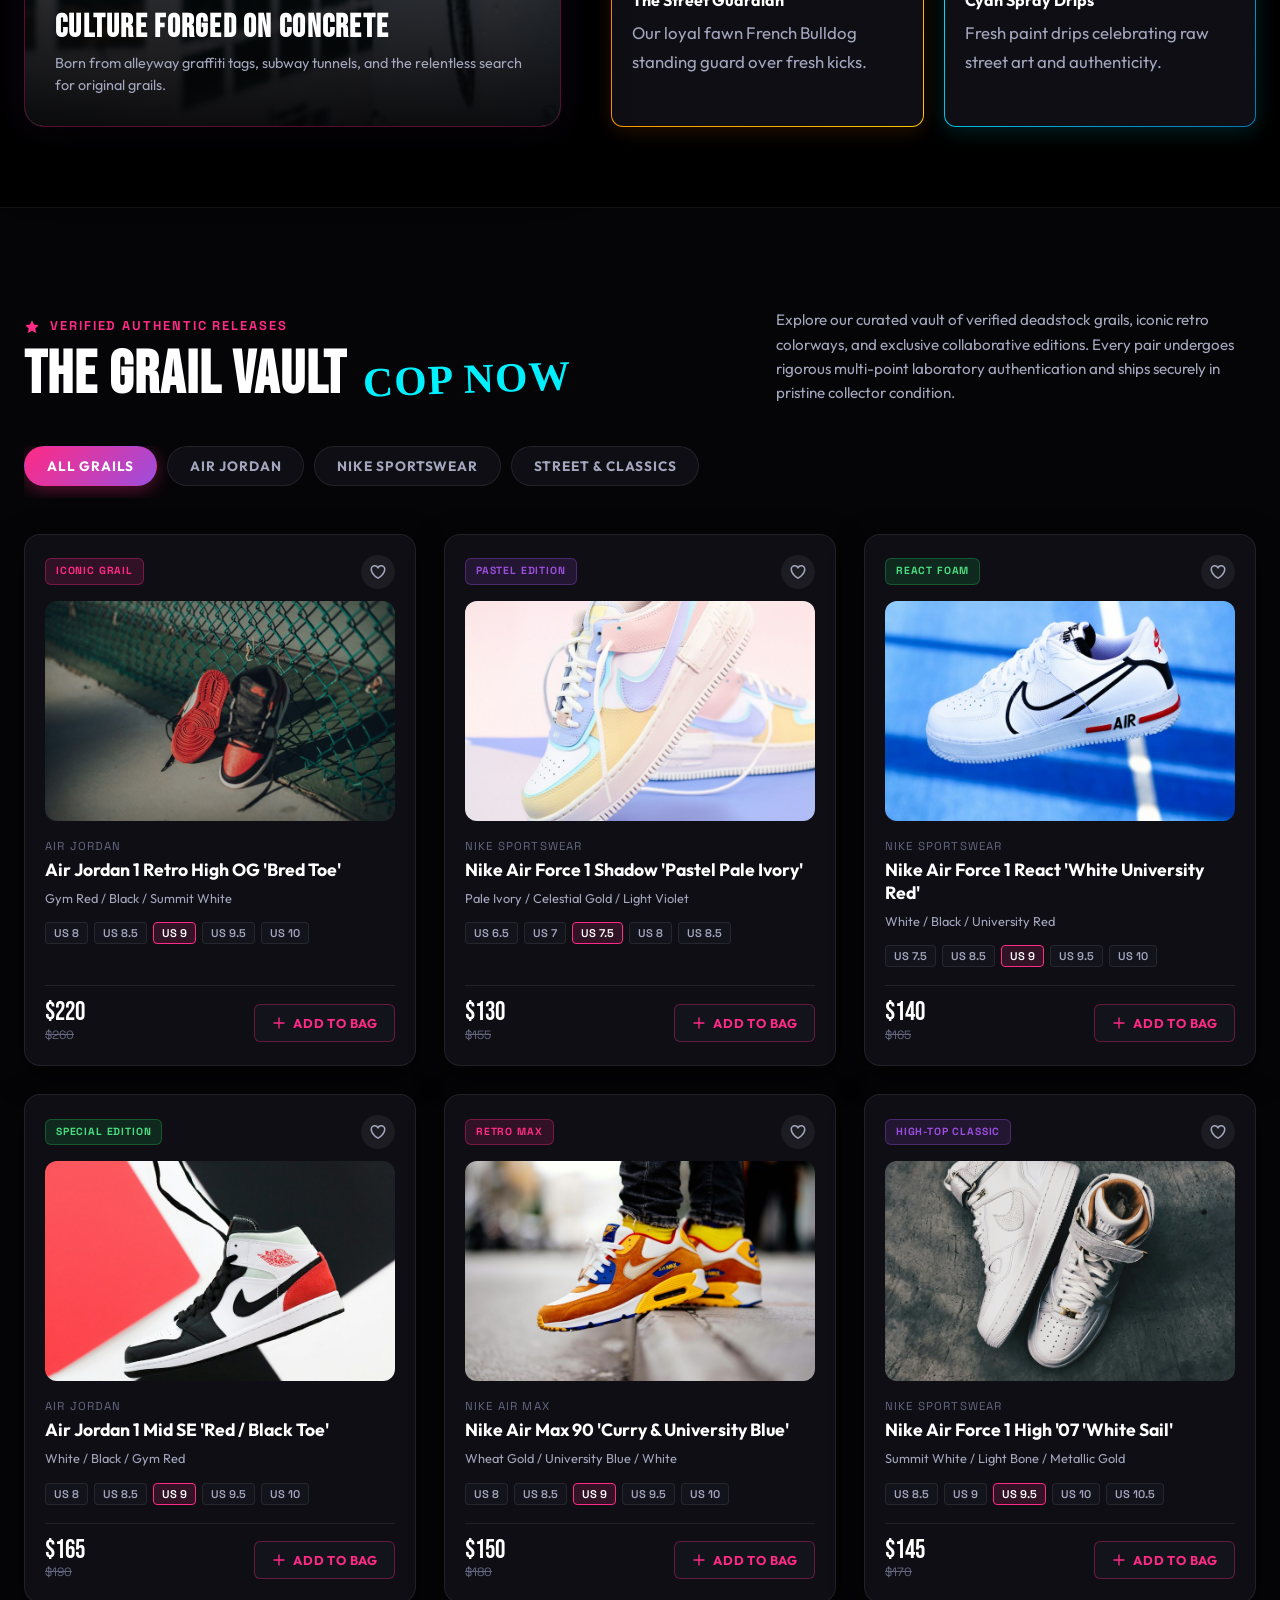
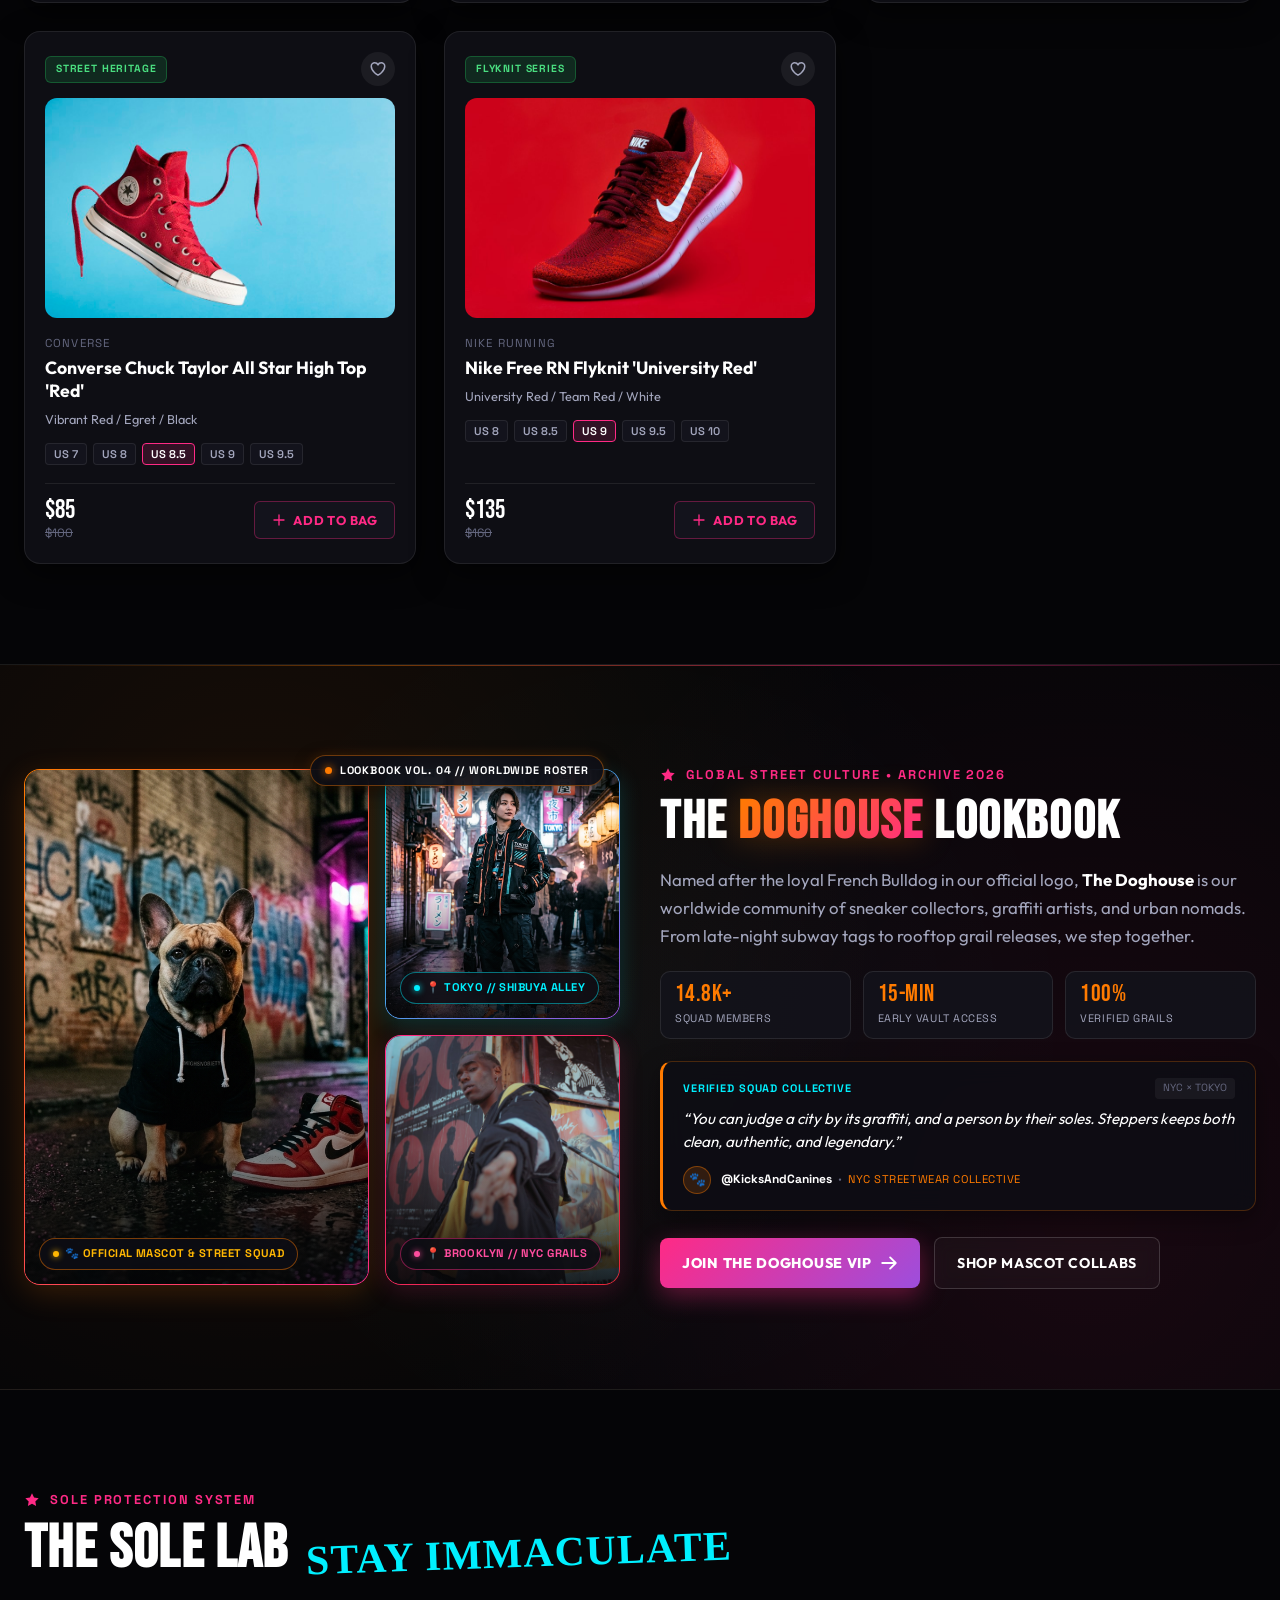
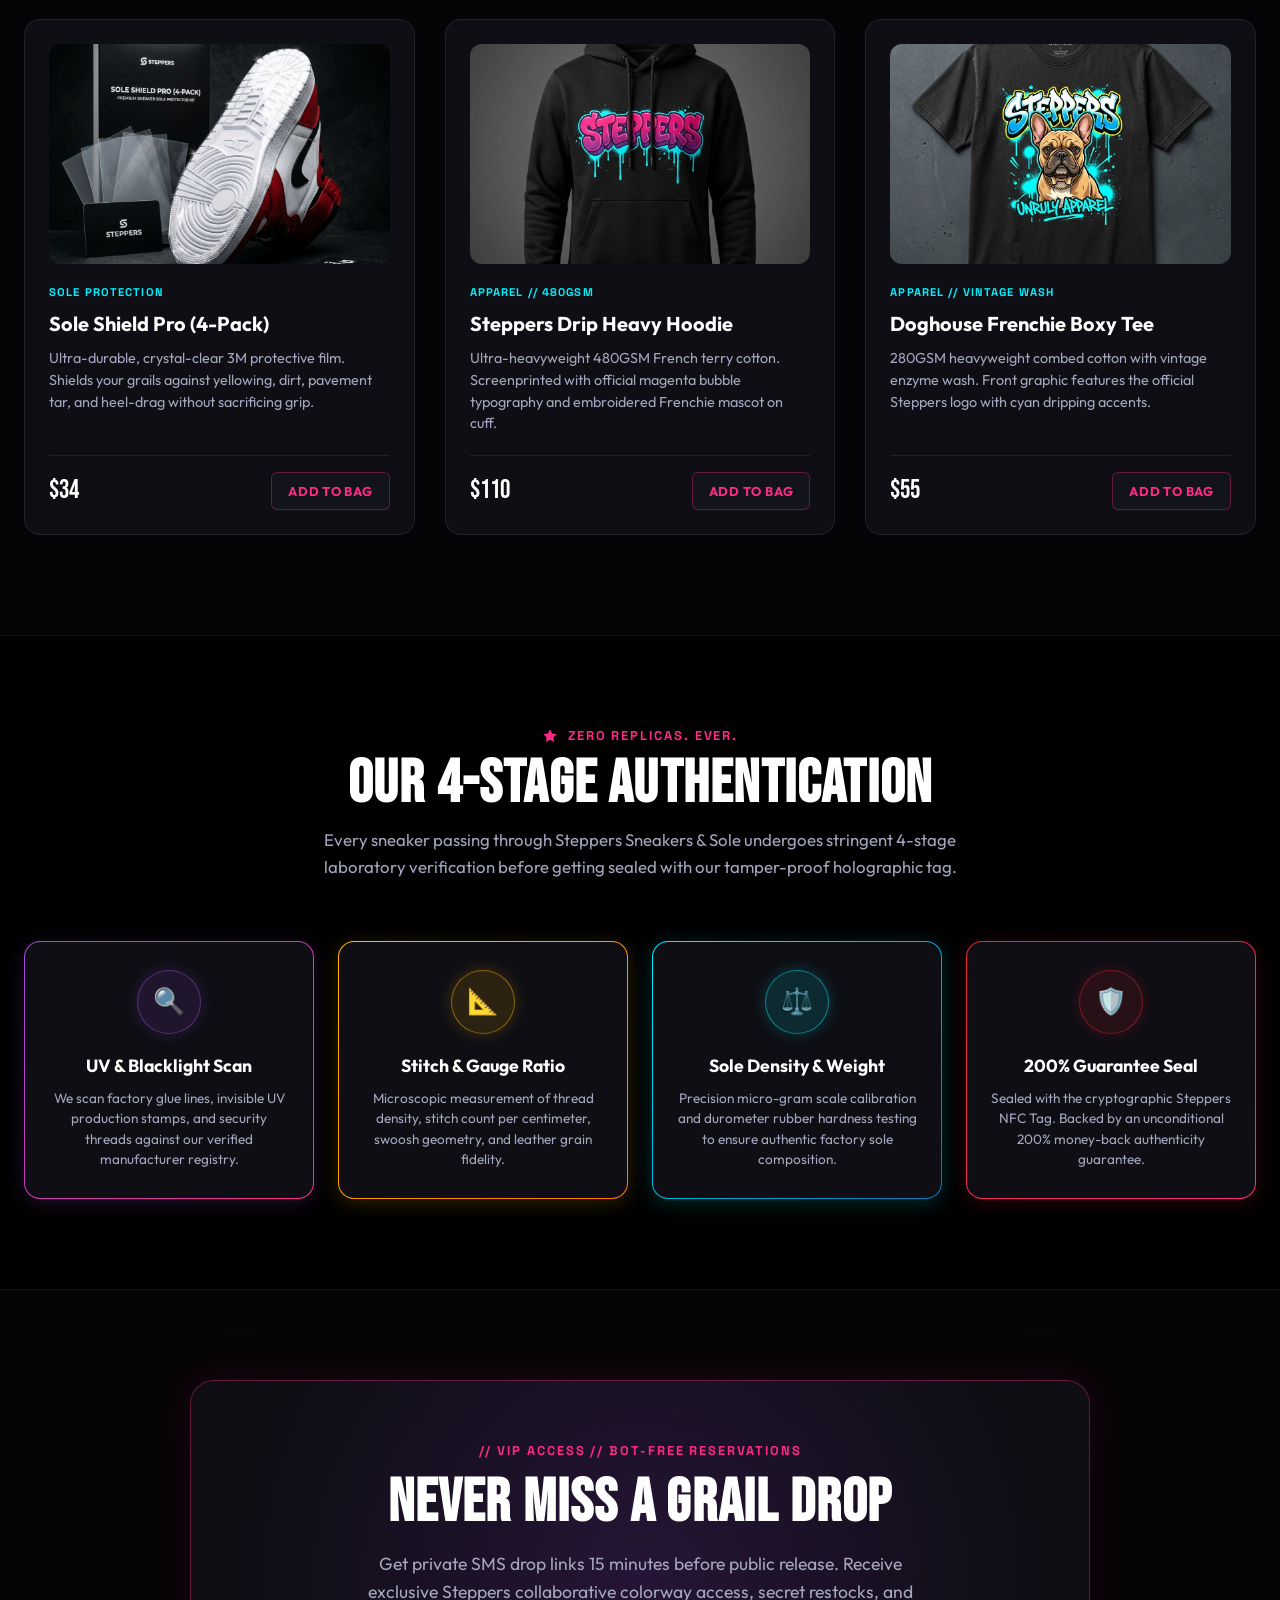
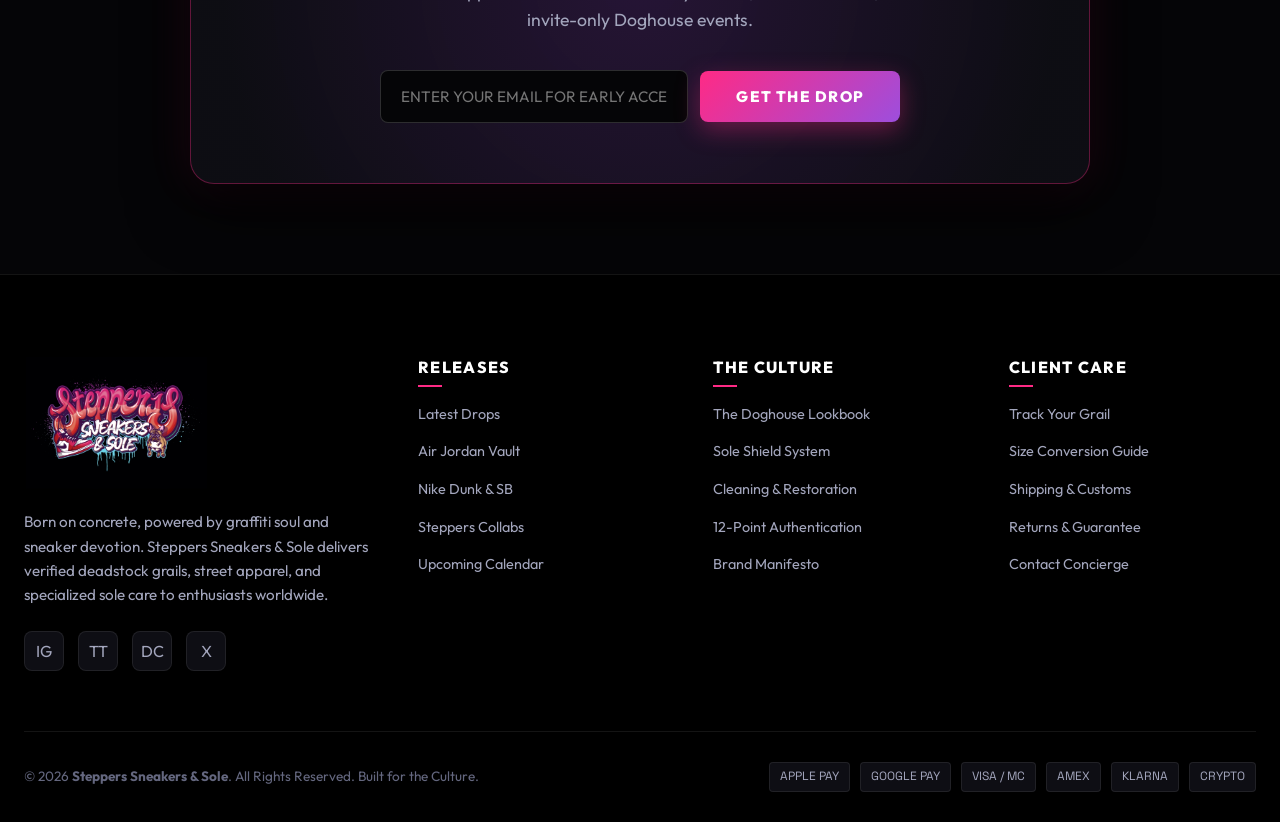
==== commit e53c5491: "Remove STAGE number badges from the 4 authentication cards" ====
--- a/index.html
+++ b/index.html
@@ -543,7 +543,6 @@
       <div class="auth-steps-grid">
         
         <div class="auth-step-card stage-1">
-          <span class="auth-step-num">STAGE 01</span>
           <div class="auth-icon-circle">🔍</div>
           <h3 class="auth-step-title">UV &amp; Blacklight Scan</h3>
           <p class="auth-step-desc">
@@ -552,7 +551,6 @@
         </div>
 
         <div class="auth-step-card stage-2">
-          <span class="auth-step-num">STAGE 02</span>
           <div class="auth-icon-circle">📐</div>
           <h3 class="auth-step-title">Stitch &amp; Gauge Ratio</h3>
           <p class="auth-step-desc">
@@ -561,7 +559,6 @@
         </div>
 
         <div class="auth-step-card stage-3">
-          <span class="auth-step-num">STAGE 03</span>
           <div class="auth-icon-circle">⚖️</div>
           <h3 class="auth-step-title">Sole Density &amp; Weight</h3>
           <p class="auth-step-desc">
@@ -570,7 +567,6 @@
         </div>
 
         <div class="auth-step-card stage-4">
-          <span class="auth-step-num">STAGE 04</span>
           <div class="auth-icon-circle">🛡️</div>
           <h3 class="auth-step-title">200% Guarantee Seal</h3>
           <p class="auth-step-desc">
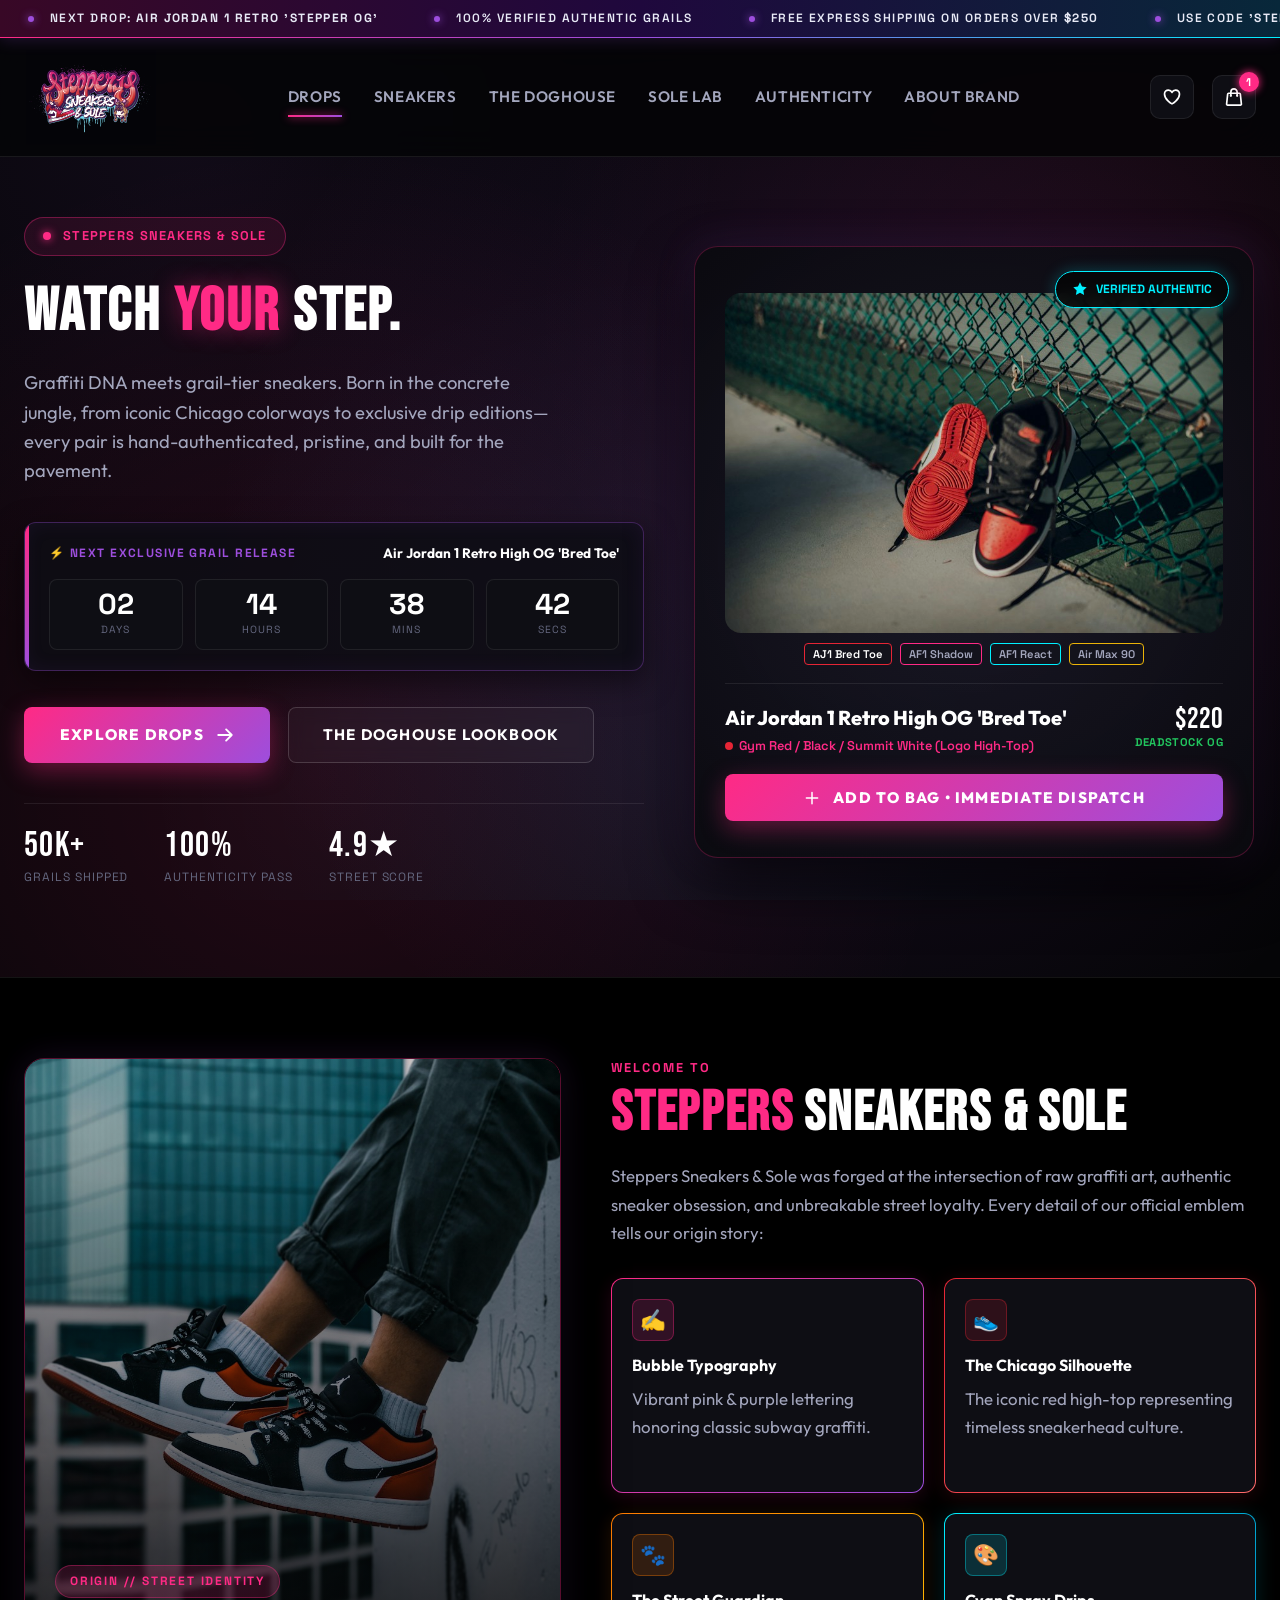
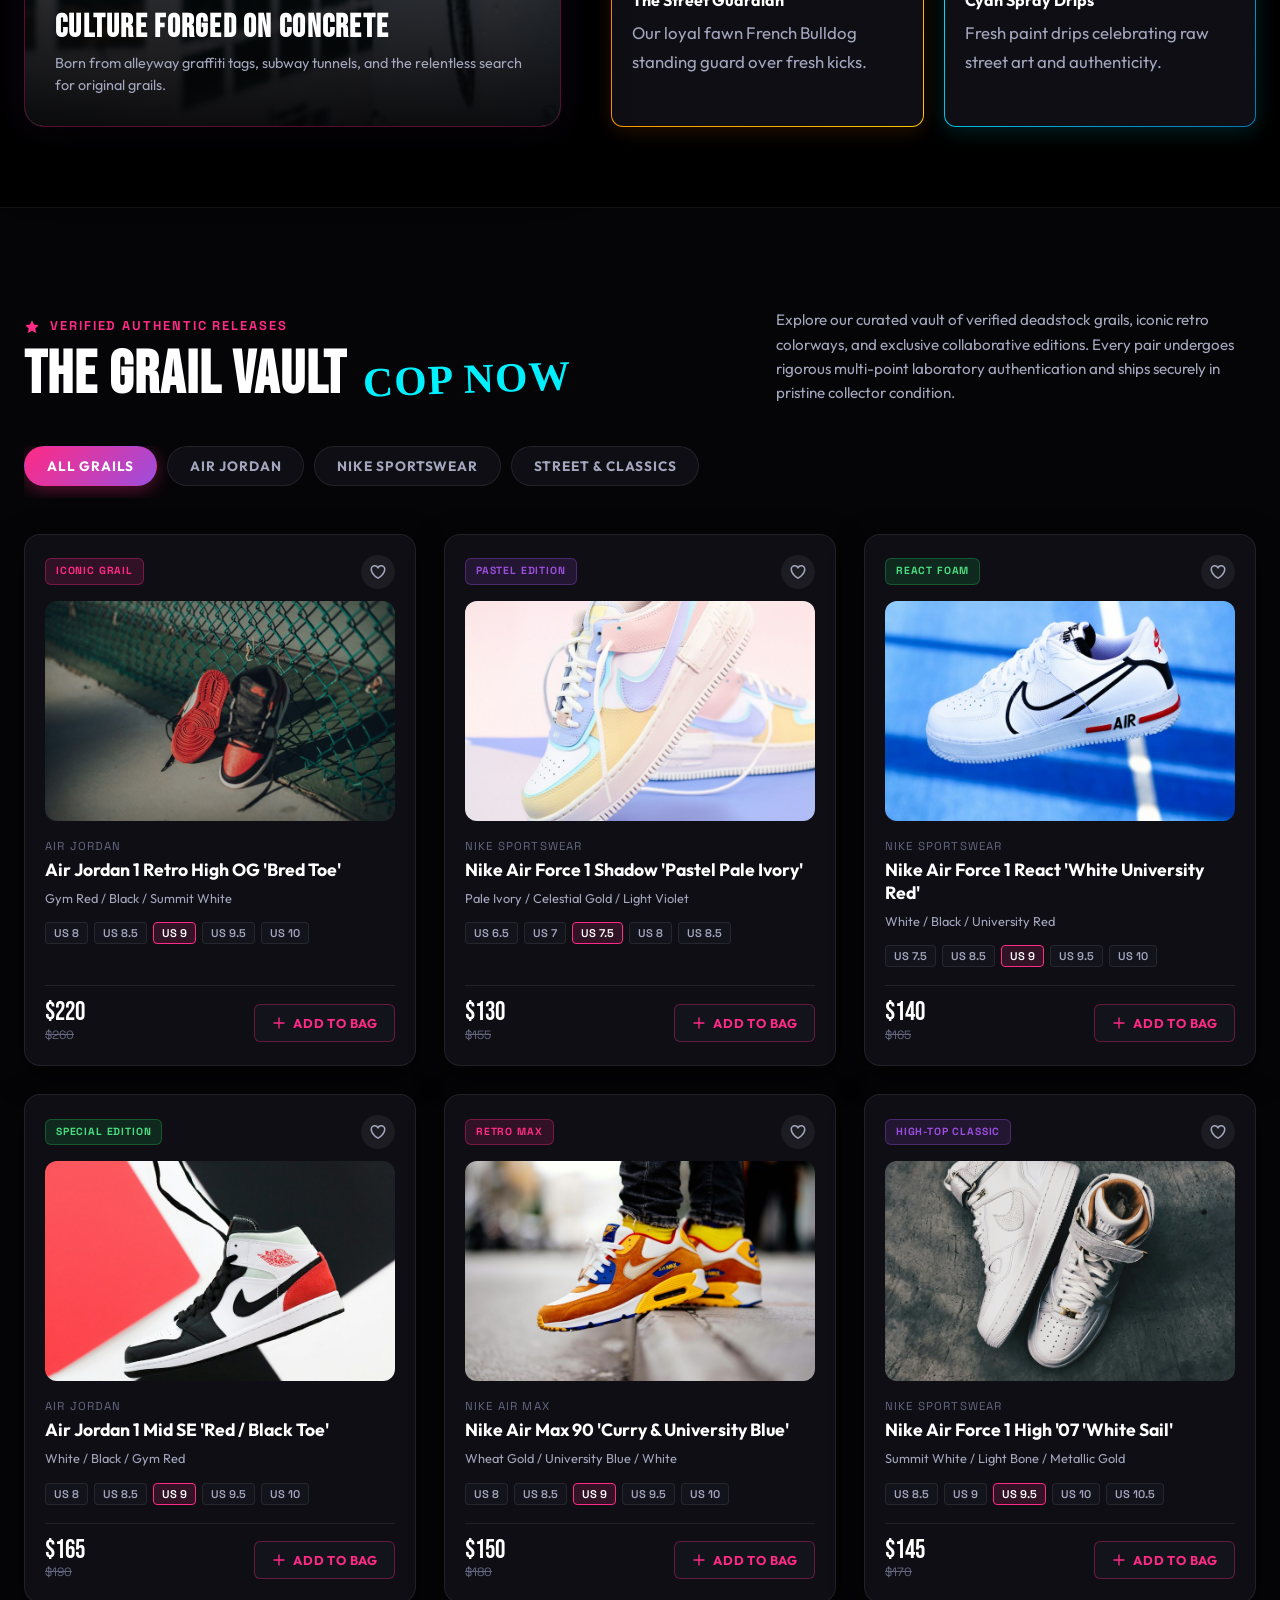
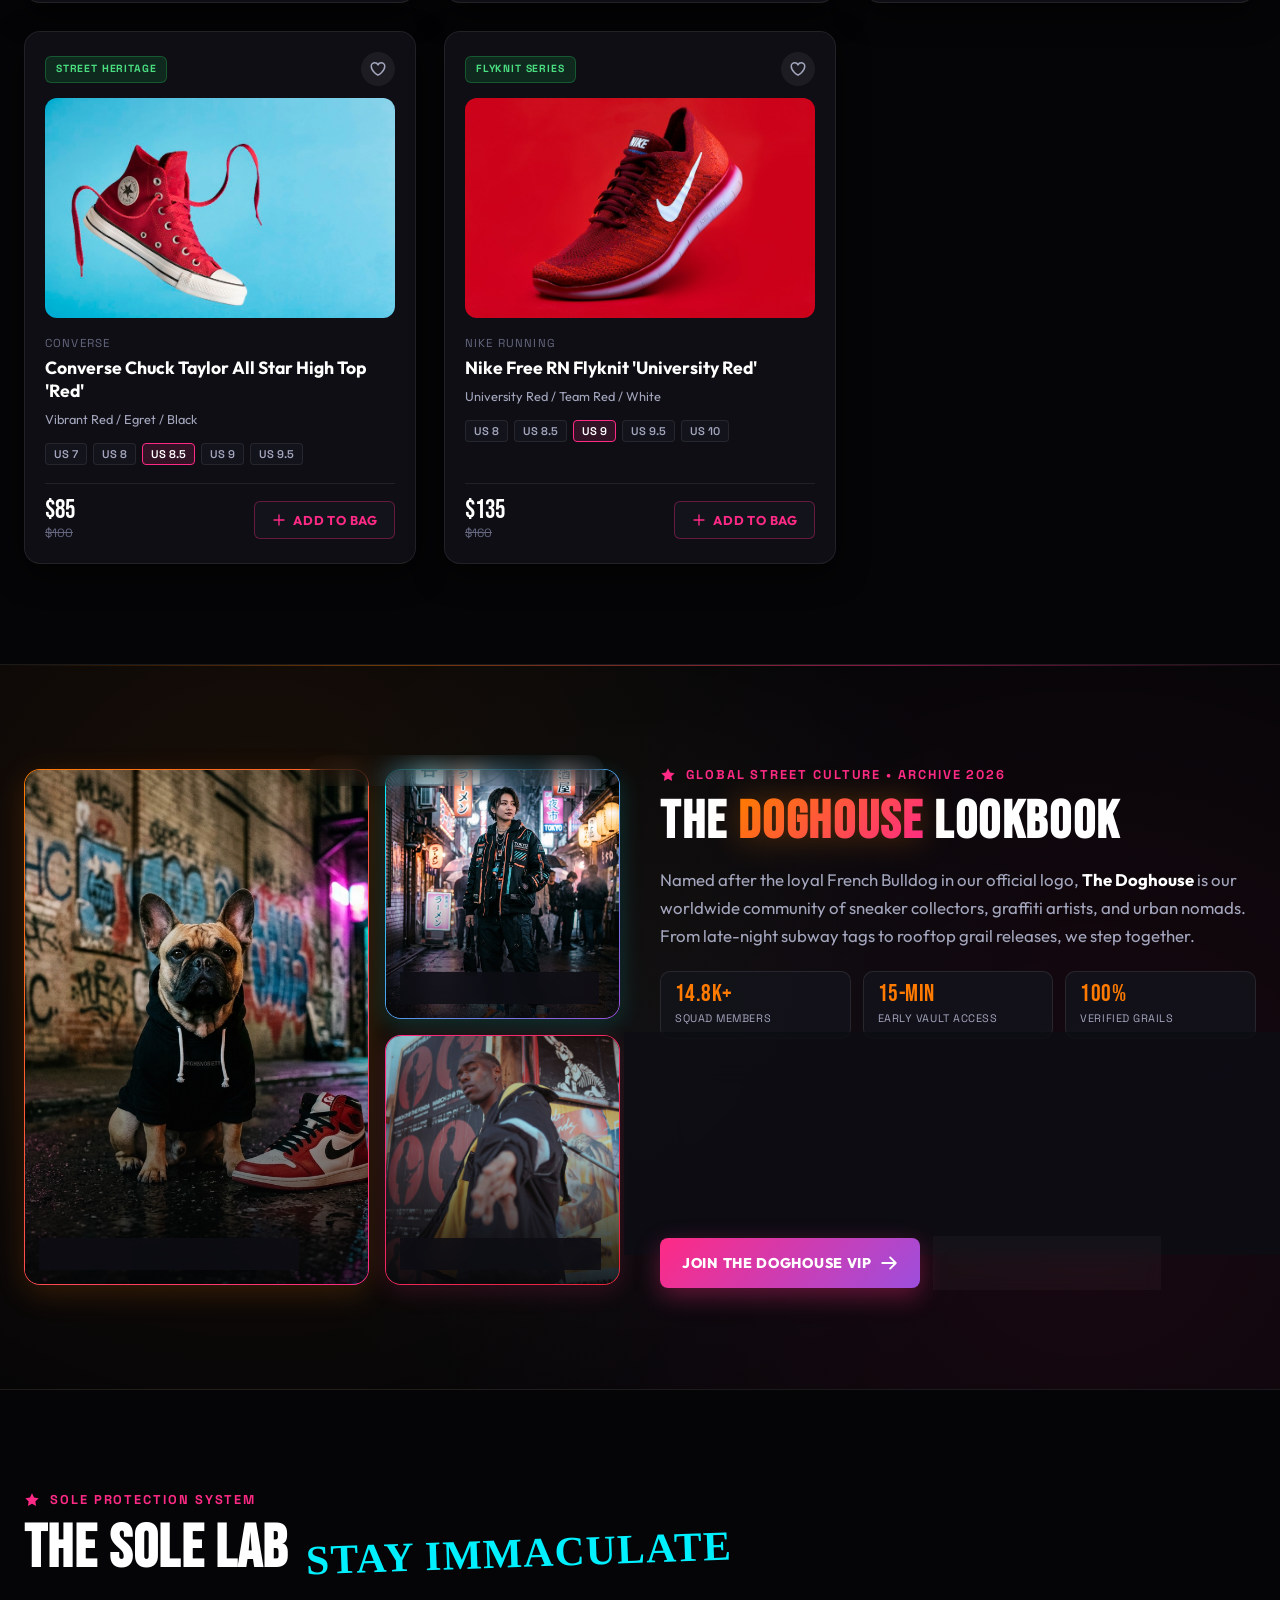
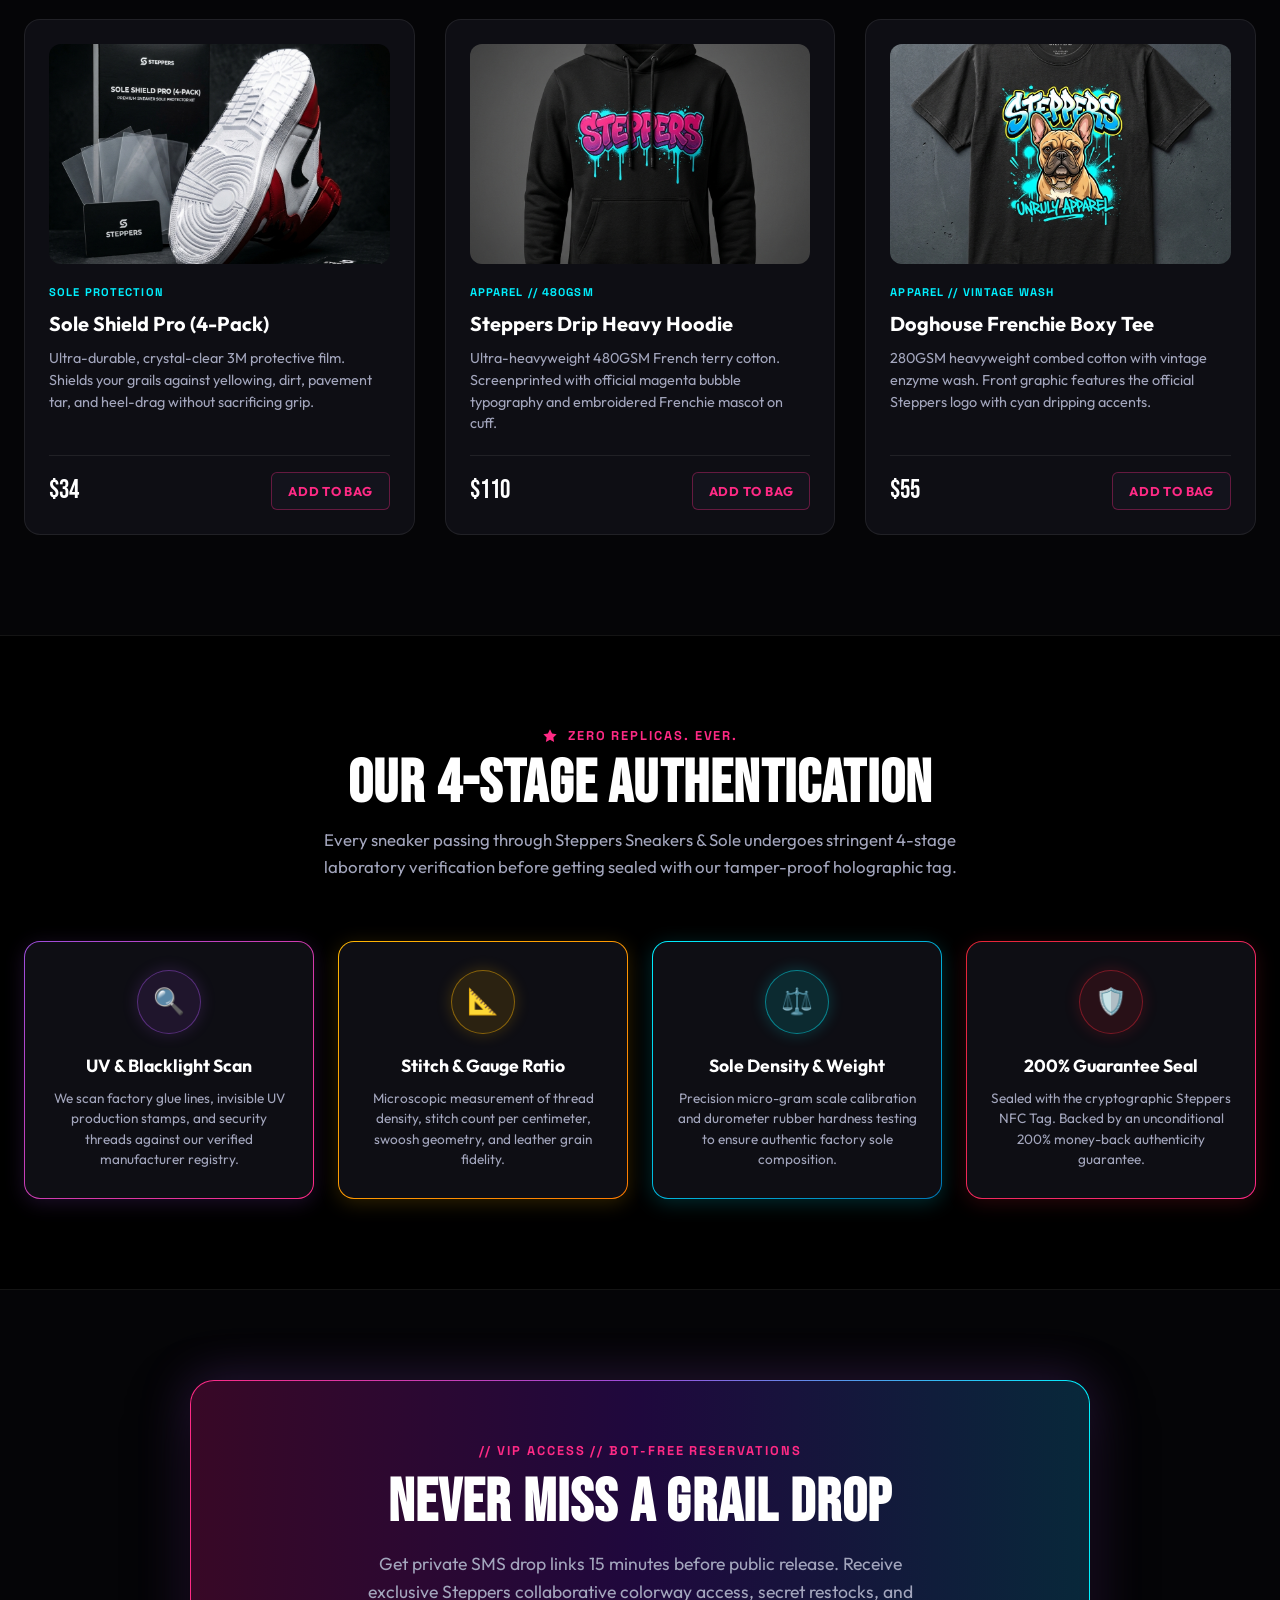
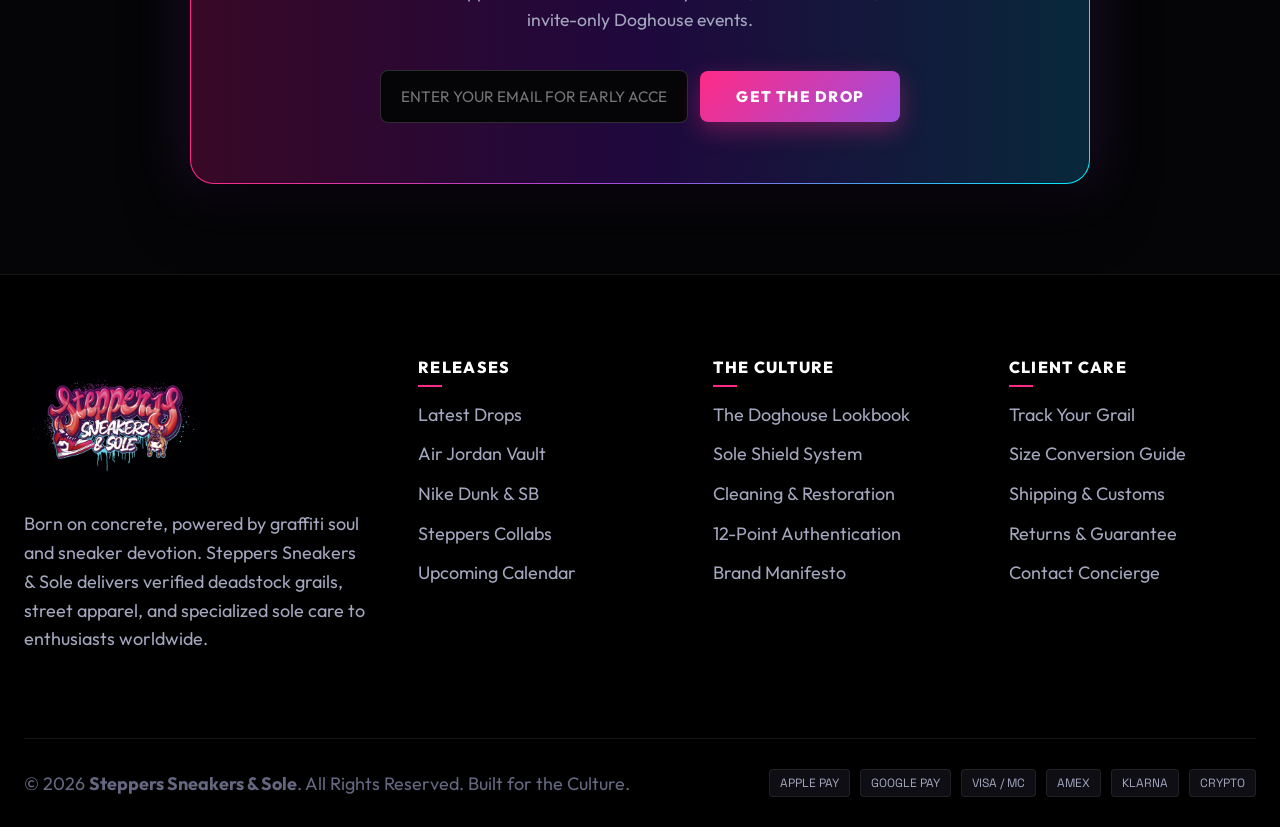
==== commit 53e3a457: "Remove social buttons row from footer" ====
--- a/index.html
+++ b/index.html
@@ -613,12 +613,6 @@
           <p class="footer-brand-bio">
             Born on concrete, powered by graffiti soul and sneaker devotion. Steppers Sneakers & Sole delivers verified deadstock grails, street apparel, and specialized sole care to enthusiasts worldwide.
           </p>
-          <div class="social-links-row">
-            <a href="#" class="social-btn" aria-label="Instagram">IG</a>
-            <a href="#" class="social-btn" aria-label="TikTok">TT</a>
-            <a href="#" class="social-btn" aria-label="Discord">DC</a>
-            <a href="#" class="social-btn" aria-label="Twitter">X</a>
-          </div>
         </div>
 
         <!-- Quick Links: Drops & Grails -->
--- a/assets/css/style.css
+++ b/assets/css/style.css
@@ -1995,14 +1995,18 @@
 }
 
 .newsletter-box {
-  background: radial-gradient(circle at 50% 50%, rgba(157, 78, 221, 0.22) 0%, rgba(14, 14, 20, 0.95) 85%);
-  border: 1px solid rgba(255, 42, 133, 0.35);
+  background: linear-gradient(90deg, #380826 0%, #1f083d 50%, #08283a 100%);
+  border: 1.5px solid transparent;
   border-radius: 24px;
+  background-clip: padding-box, border-box;
+  background-origin: padding-box, border-box;
+  background-image: linear-gradient(90deg, #380826 0%, #1f083d 50%, #08283a 100%),
+                    linear-gradient(90deg, #ff2a85 0%, #9d4edd 50%, #00f0ff 100%);
   padding: 60px 40px;
   text-align: center;
   max-width: 900px;
   margin: 0 auto;
-  box-shadow: 0 25px 60px rgba(0, 0, 0, 0.8), 0 0 40px rgba(255, 42, 133, 0.15);
+  box-shadow: 0 25px 60px rgba(0, 0, 0, 0.85), 0 0 50px rgba(157, 78, 221, 0.3);
   position: relative;
   overflow: hidden;
 }
@@ -2080,7 +2084,7 @@
 
 .footer-brand-bio {
   color: var(--text-secondary);
-  font-size: 0.95rem;
+  font-size: 18px;
   line-height: 1.6;
   margin-bottom: 24px;
 }
@@ -2142,7 +2146,8 @@
 
 .footer-link {
   color: var(--text-secondary);
-  font-size: 0.9rem;
+  font-size: 18px;
+  line-height: 1.5;
   transition: color var(--transition-fast);
 }
 
@@ -2157,7 +2162,8 @@
   justify-content: space-between;
   padding-top: 30px;
   border-top: 1px solid var(--border-subtle);
-  font-size: 0.85rem;
+  font-size: 18px;
+  line-height: 1.5;
   color: var(--text-muted);
   flex-wrap: wrap;
   gap: 16px;
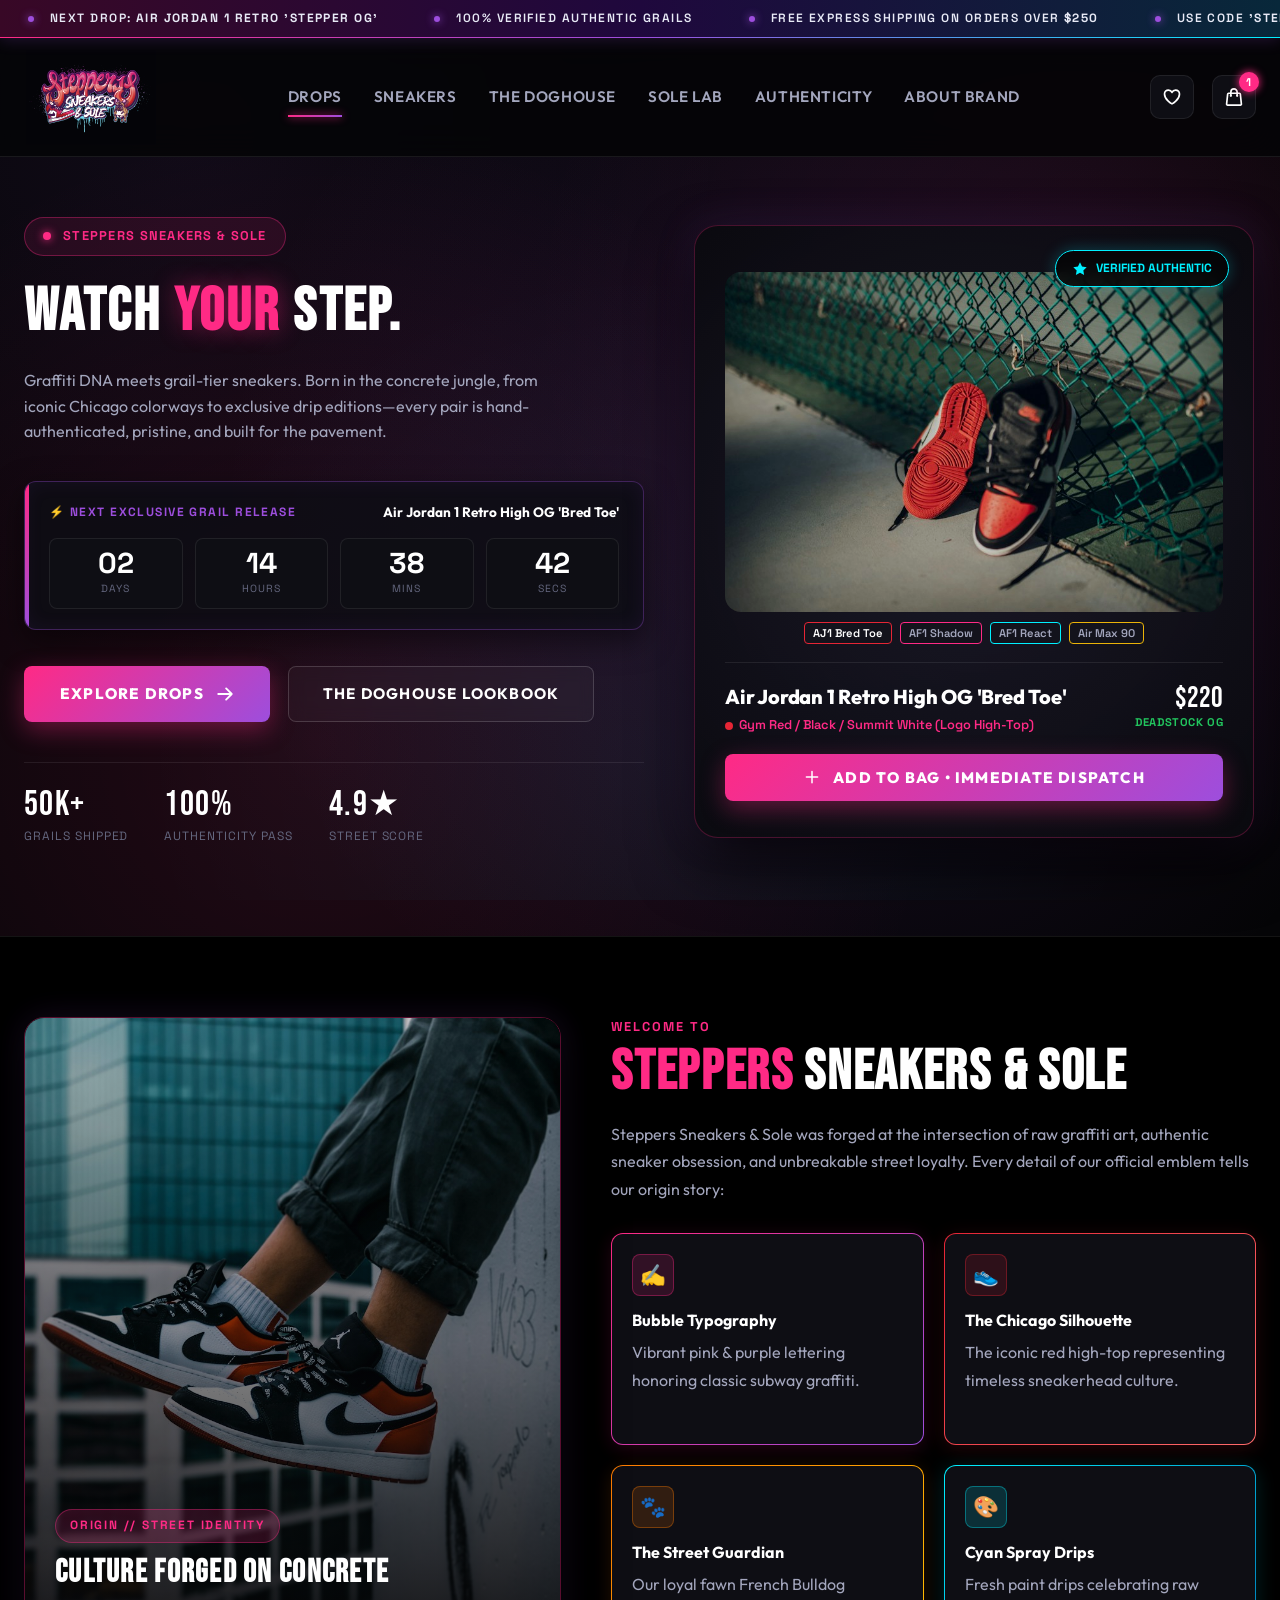
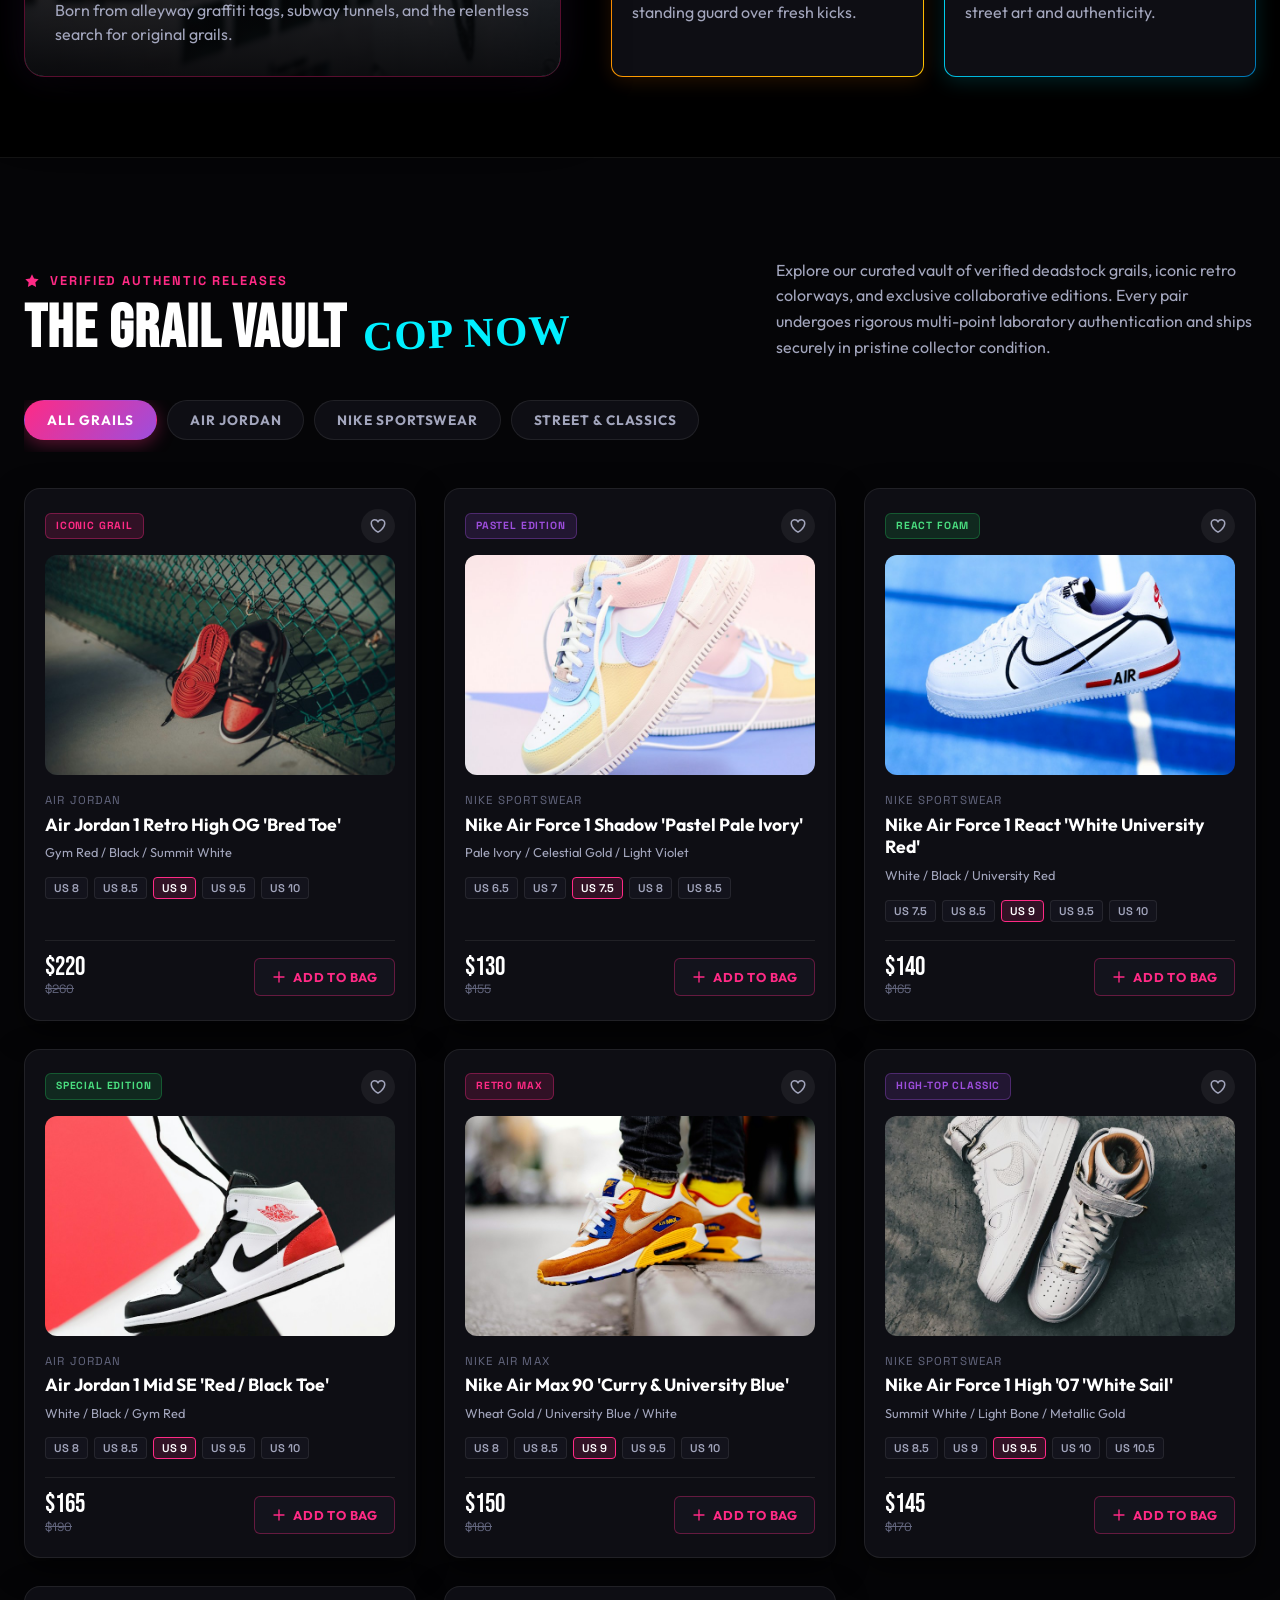
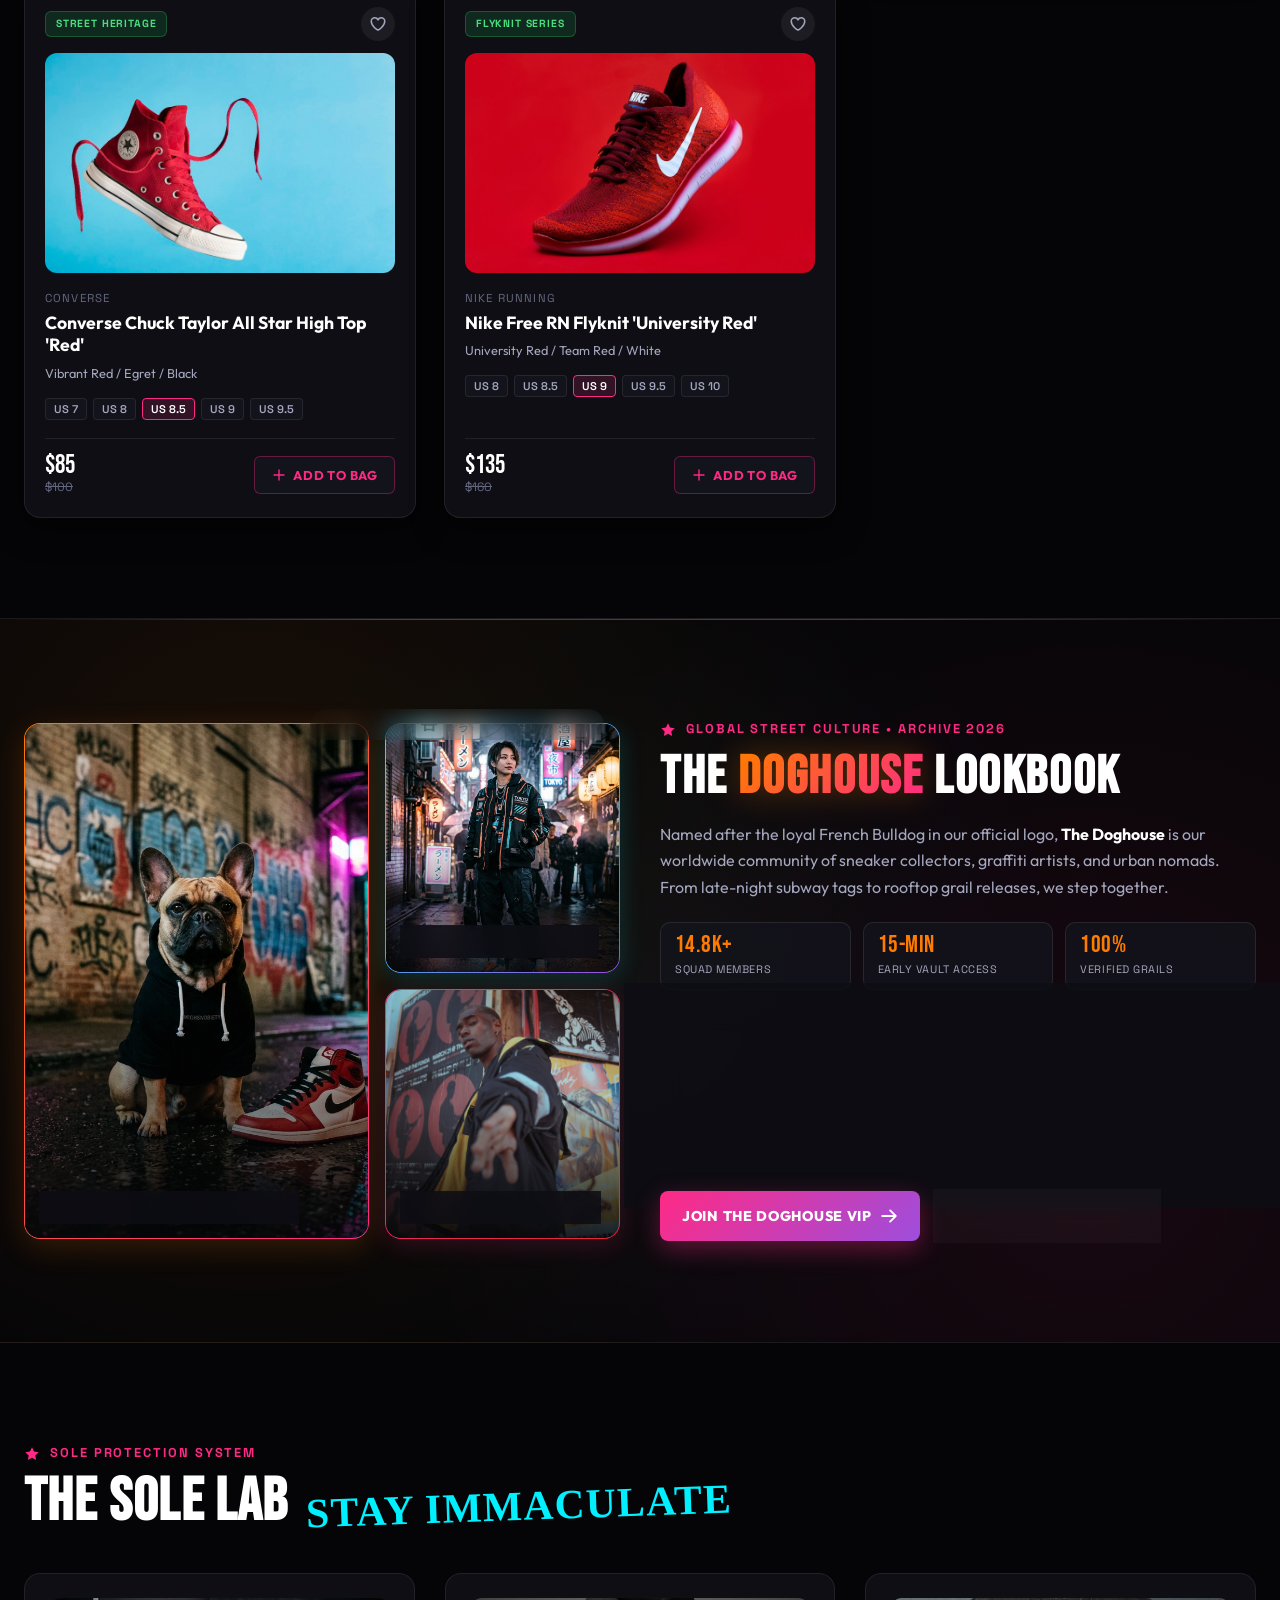
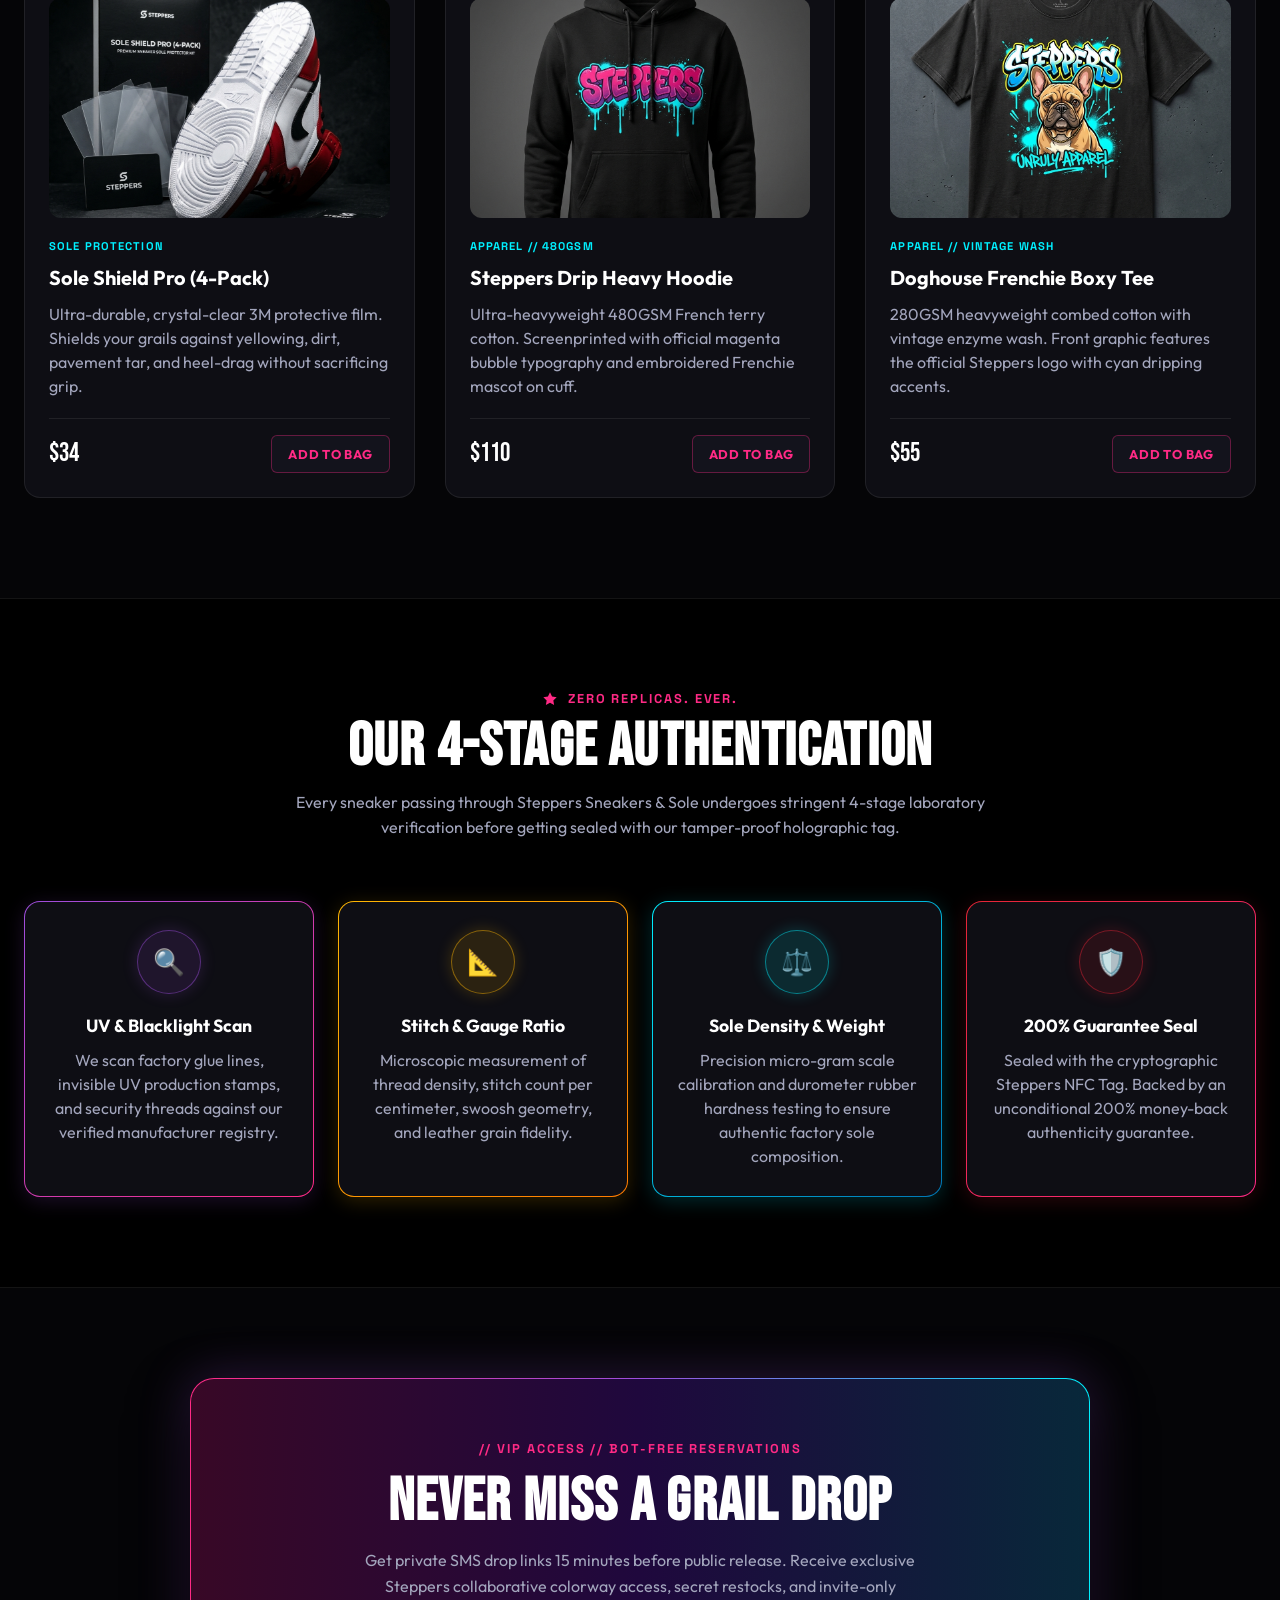
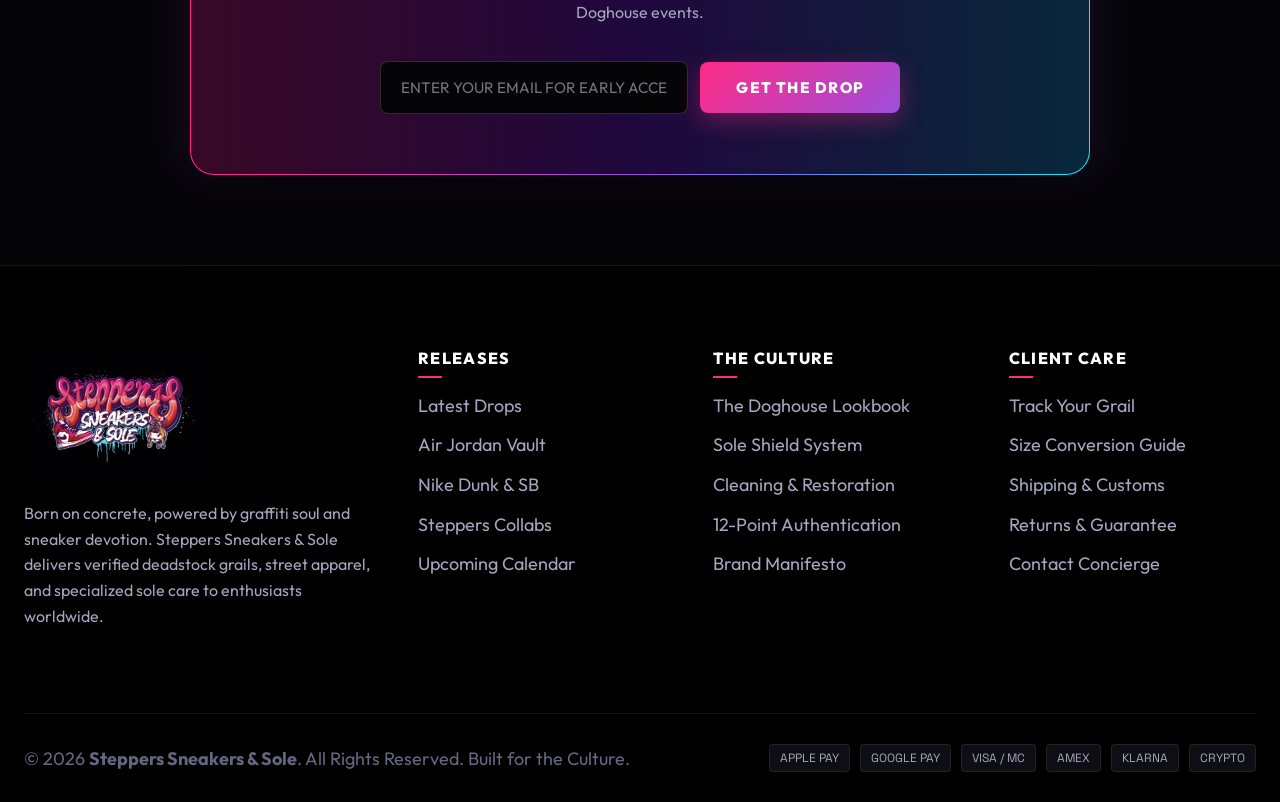
==== commit 4cba6245: "Standardize description font size to 16px across all website sections" ====
--- a/index.html
+++ b/index.html
@@ -535,7 +535,7 @@
           <span>ZERO REPLICAS. EVER.</span>
         </div>
         <h2 class="section-title" style="text-align: center;">OUR 4-STAGE AUTHENTICATION</h2>
-        <p style="color: var(--text-secondary); margin-top: 12px; font-size: 1.05rem;">
+        <p style="color: var(--text-secondary); margin-top: 12px; font-size: 16px;">
           Every sneaker passing through Steppers Sneakers & Sole undergoes stringent 4-stage laboratory verification before getting sealed with our tamper-proof holographic tag.
         </p>
       </div>
--- a/assets/css/style.css
+++ b/assets/css/style.css
@@ -92,6 +92,10 @@
   background-attachment: fixed;
   overflow-x: hidden;
   line-height: 1.6;
+}
+
+p {
+  font-size: 16px;
 }
 
 img {
@@ -545,7 +549,7 @@
 }
 
 .hero-subtitle {
-  font-size: 1.15rem;
+  font-size: 16px;
   color: var(--text-secondary);
   line-height: 1.6;
   max-width: 540px;
@@ -892,7 +896,7 @@
 }
 
 .heritage-caption-sub {
-  font-size: 0.9rem;
+  font-size: 16px;
   color: var(--text-secondary);
   line-height: 1.5;
 }
@@ -922,7 +926,7 @@
 
 .heritage-content-col p {
   color: var(--text-secondary);
-  font-size: 1.05rem;
+  font-size: 16px;
   line-height: 1.7;
   margin-bottom: 30px;
 }
@@ -1031,7 +1035,7 @@
 }
 
 .pillar-desc {
-  font-size: 0.85rem;
+  font-size: 16px;
   color: var(--text-secondary);
   line-height: 1.5;
 }
@@ -1078,7 +1082,7 @@
 .section-desc-right {
   max-width: 480px;
   color: var(--text-secondary);
-  font-size: 0.95rem;
+  font-size: 16px;
   line-height: 1.6;
 }
 
@@ -1591,7 +1595,7 @@
 
 .doghouse-desc {
   color: var(--text-secondary);
-  font-size: 1.05rem;
+  font-size: 16px;
   line-height: 1.65;
   margin-bottom: 22px;
 }
@@ -1679,7 +1683,7 @@
 .quote-card-body {
   font-style: italic;
   color: var(--text-primary);
-  font-size: 0.95rem;
+  font-size: 16px;
   line-height: 1.55;
   margin-bottom: 12px;
 }
@@ -1813,7 +1817,7 @@
 }
 
 .care-card-desc {
-  font-size: 0.9rem;
+  font-size: 16px;
   color: var(--text-secondary);
   line-height: 1.5;
   margin-bottom: 20px;
@@ -1981,7 +1985,7 @@
 }
 
 .auth-step-desc {
-  font-size: 0.85rem;
+  font-size: 16px;
   color: var(--text-secondary);
   line-height: 1.5;
 }
@@ -2022,7 +2026,7 @@
 
 .newsletter-box p {
   color: var(--text-secondary);
-  font-size: 1.1rem;
+  font-size: 16px;
   max-width: 580px;
   margin: 0 auto 36px;
 }
@@ -2084,7 +2088,7 @@
 
 .footer-brand-bio {
   color: var(--text-secondary);
-  font-size: 18px;
+  font-size: 16px;
   line-height: 1.6;
   margin-bottom: 24px;
 }
@@ -2544,7 +2548,7 @@
 }
 
 .modal-desc {
-  font-size: 0.95rem;
+  font-size: 16px;
   color: var(--text-secondary);
   line-height: 1.6;
   margin-bottom: 24px;
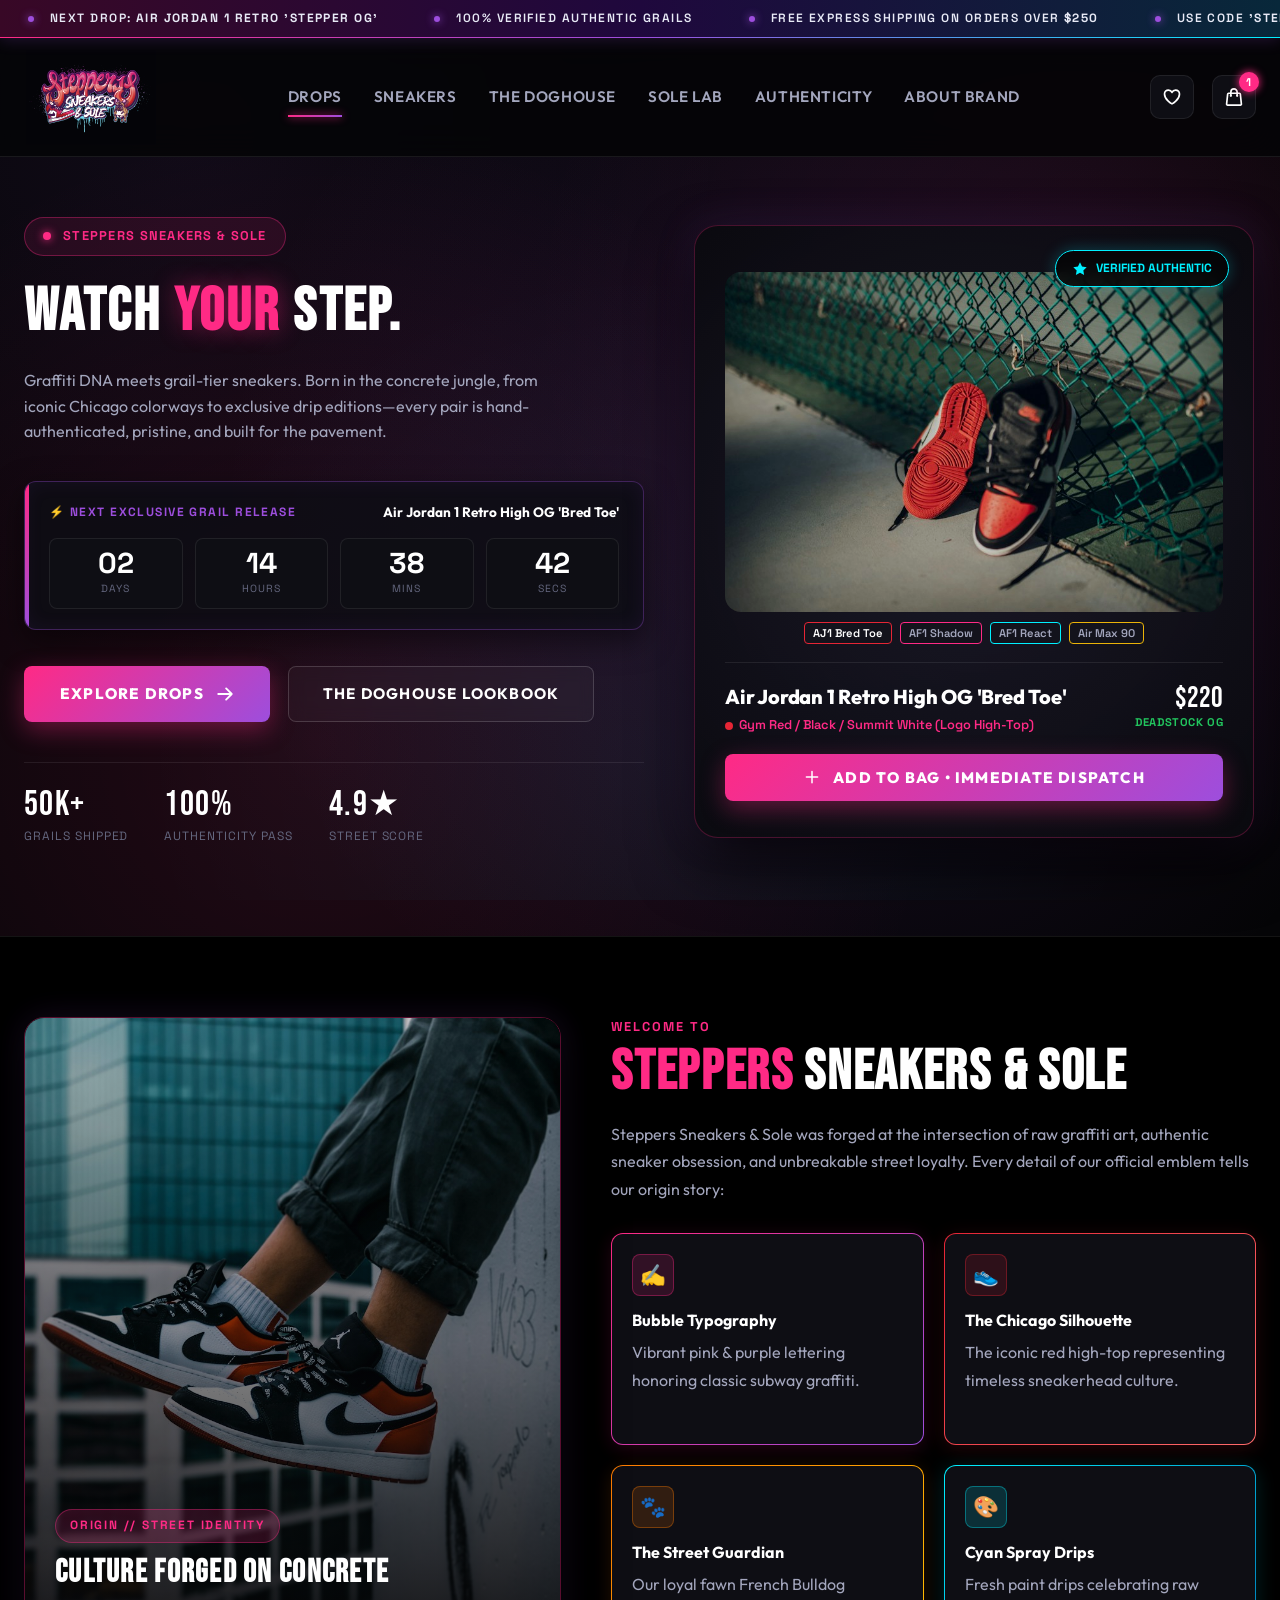
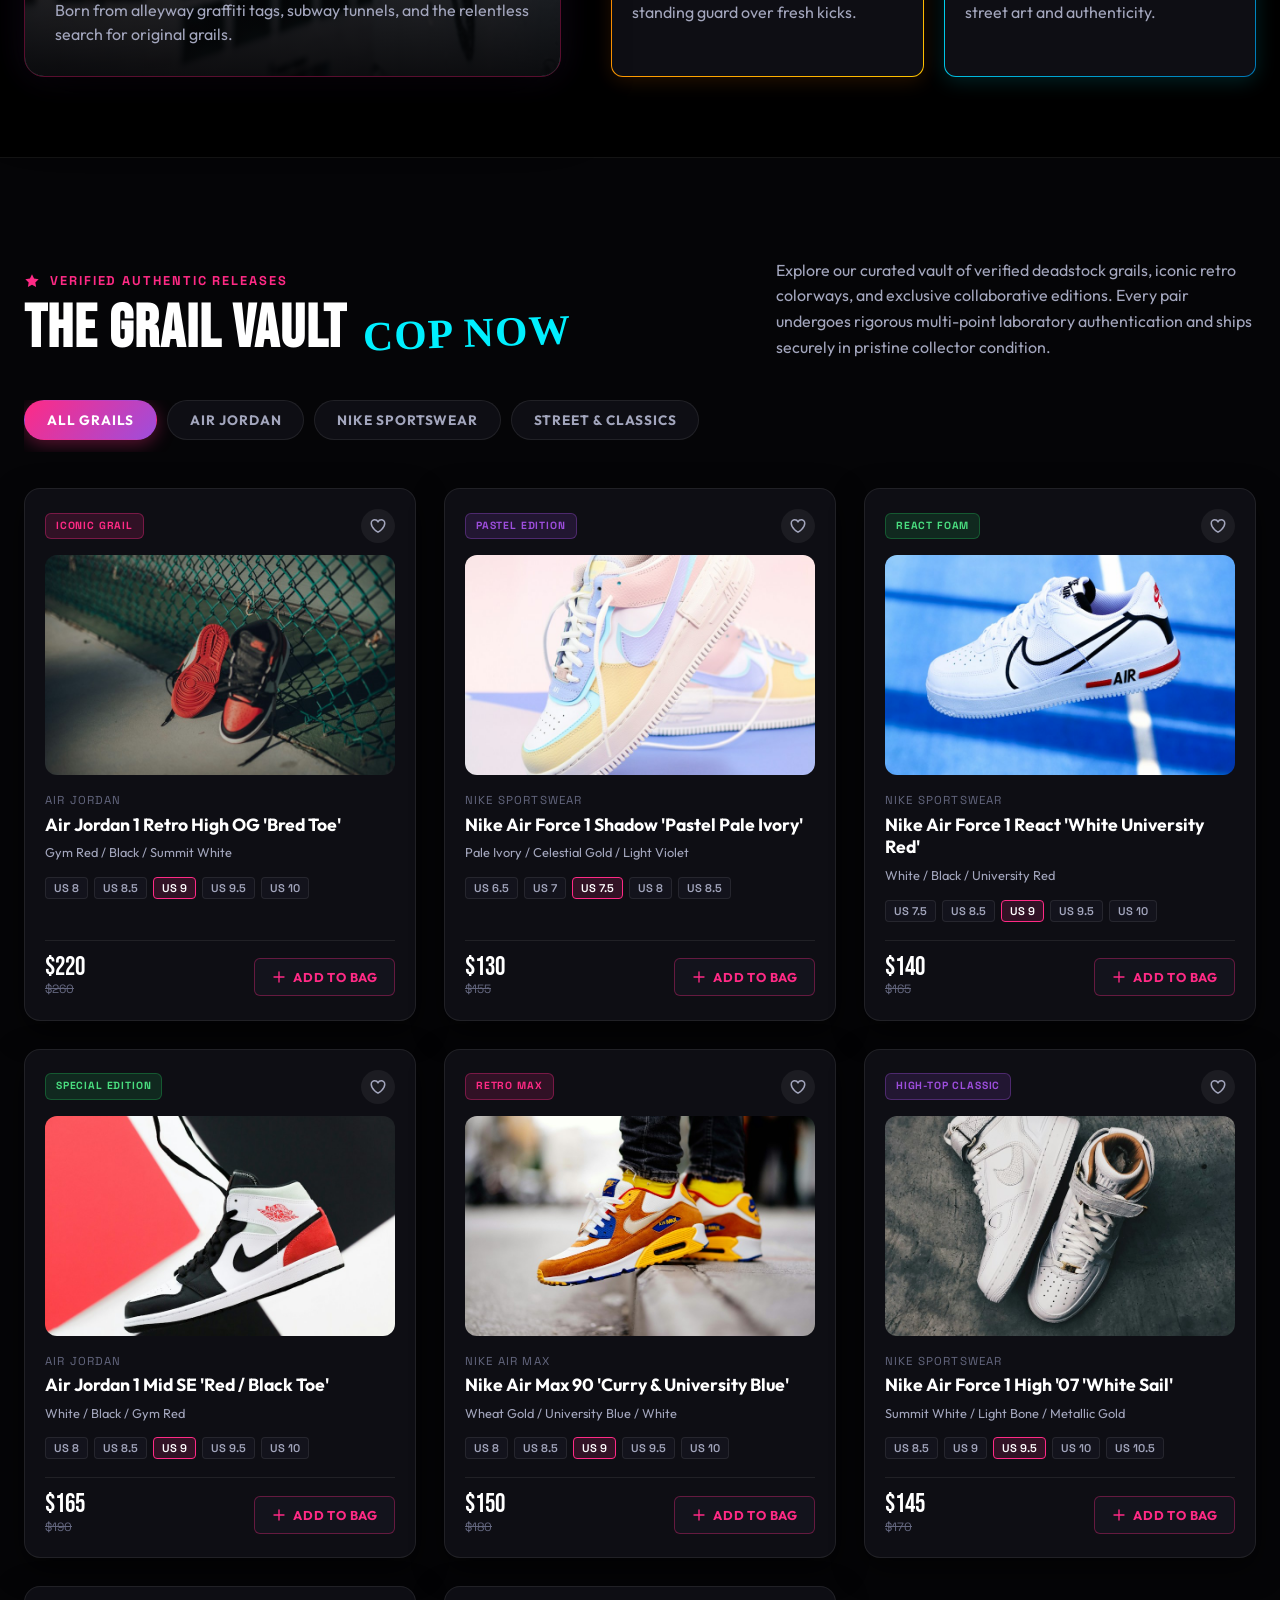
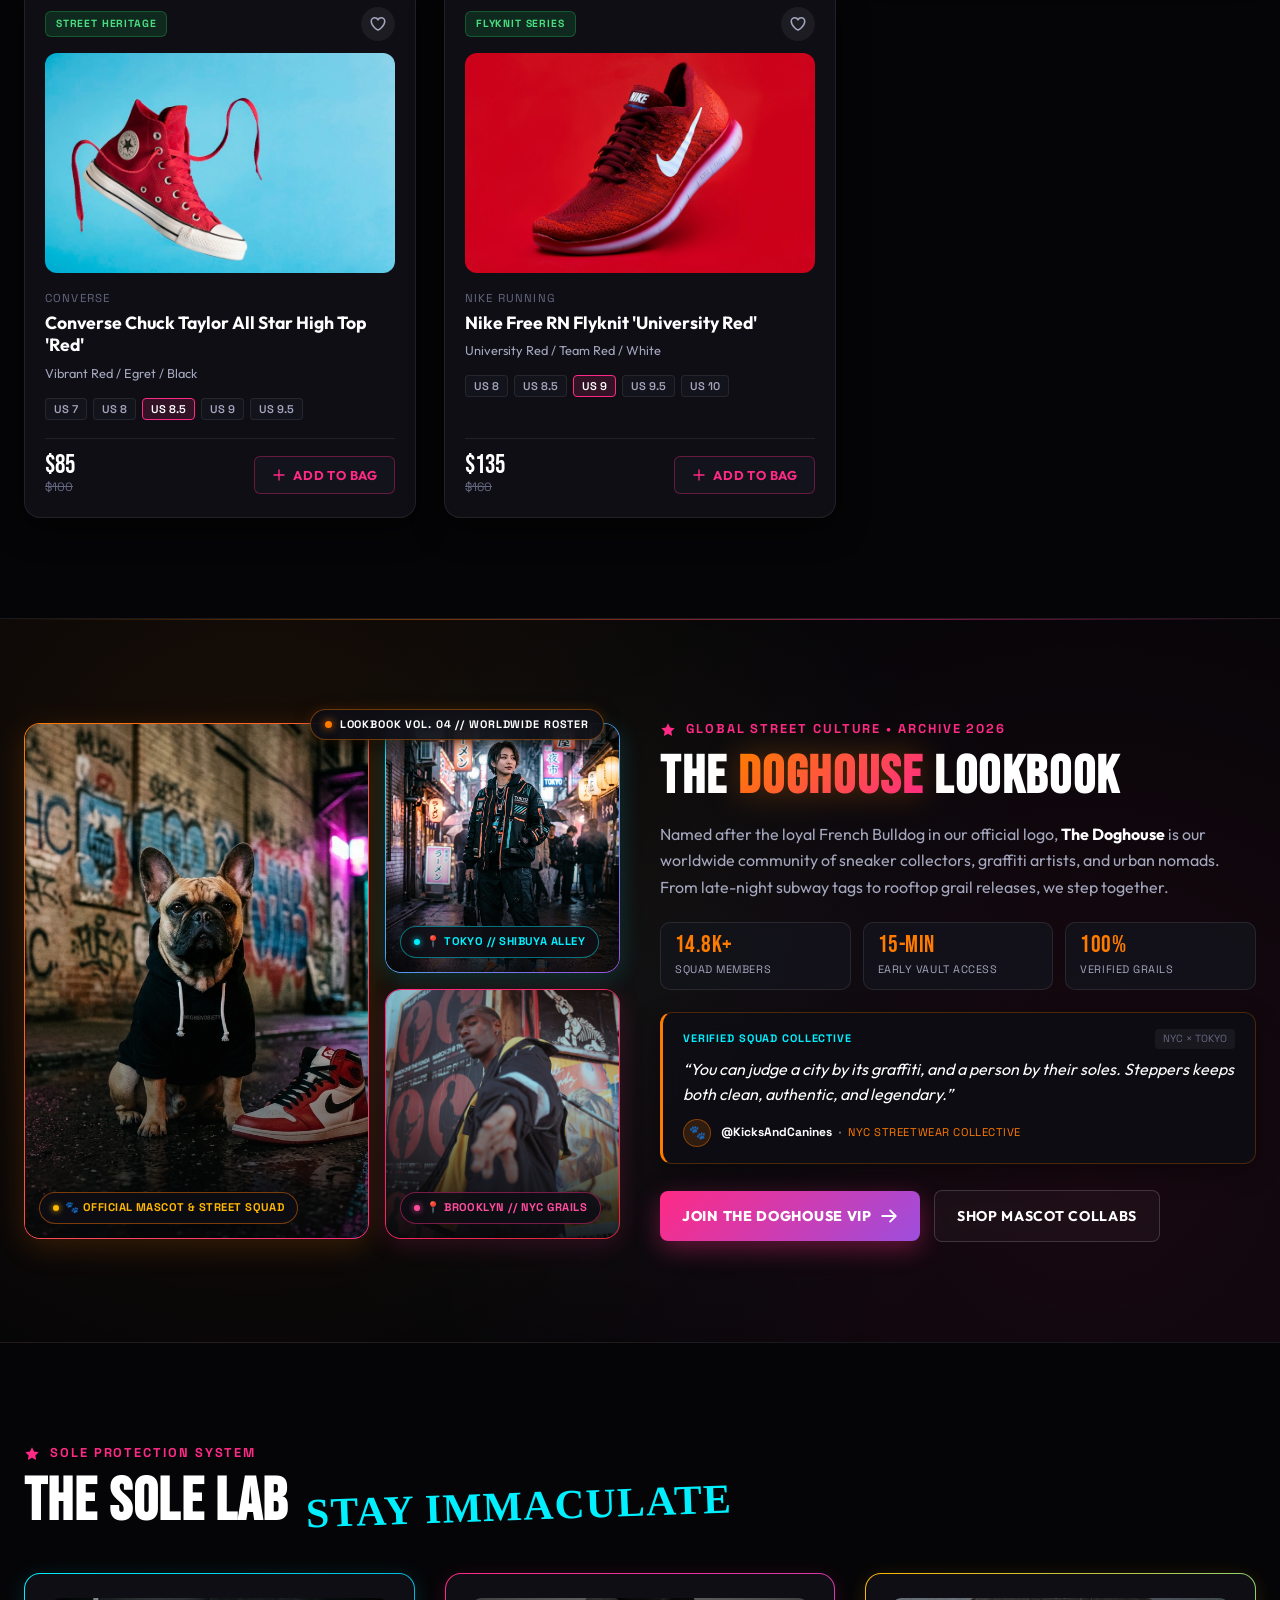
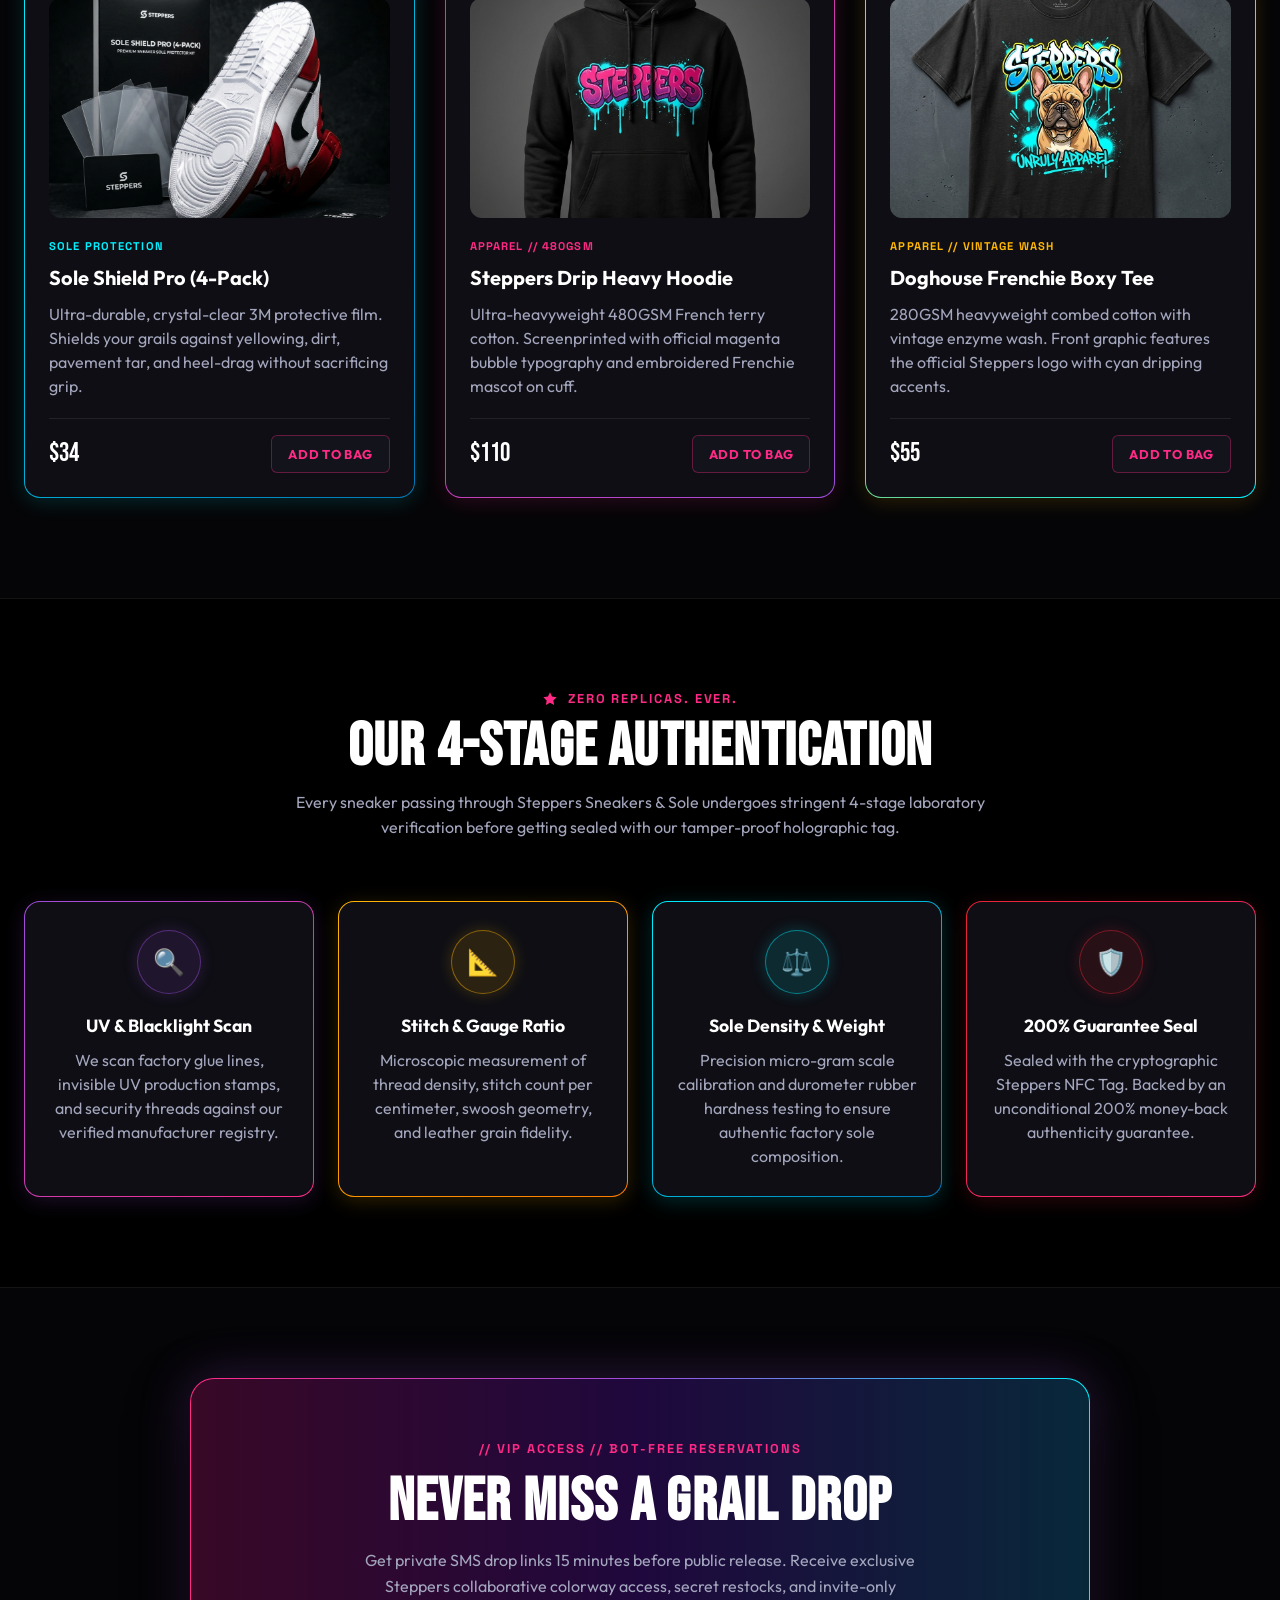
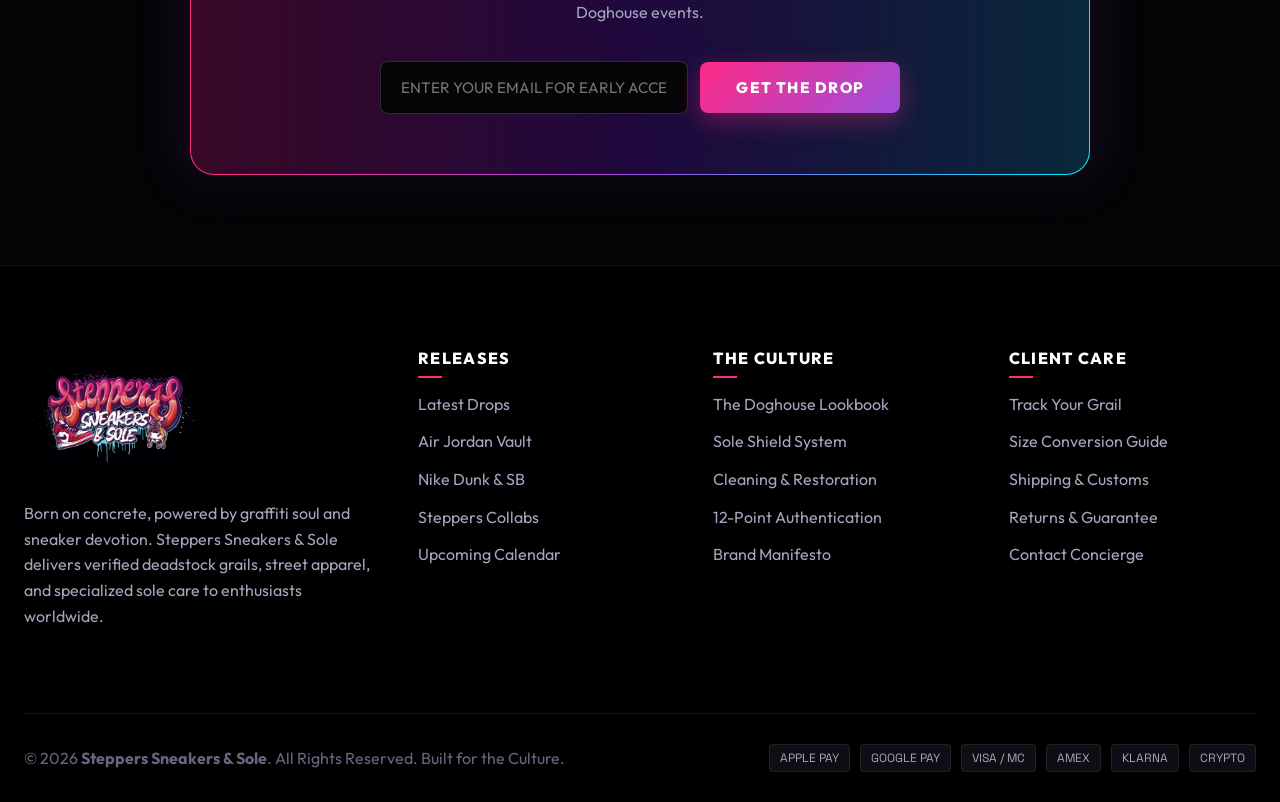
==== commit 0186cfa0: "Add vibrant themed gradient borders and glowing accents to the 3 Sole Lab cards" ====
--- a/index.html
+++ b/index.html
@@ -465,7 +465,7 @@
       <div class="sole-lab-grid">
         
         <!-- Product 1: Sole Shield Pro -->
-        <div class="sole-care-card">
+        <div class="sole-care-card care-shield">
           <div class="care-img-wrap">
             <img src="assets/images/sole-shield-pro.jpg" alt="Steppers Sole Shield Pro Kit" loading="lazy">
           </div>
@@ -483,7 +483,7 @@
         </div>
 
         <!-- Product 2: Graffiti Drip Heavyweight Hoodie -->
-        <div class="sole-care-card">
+        <div class="sole-care-card care-hoodie">
           <div class="care-img-wrap">
             <img src="assets/images/hoodie-merch.jpg" alt="Steppers Heavyweight Graffiti Hoodie" loading="lazy">
           </div>
@@ -501,7 +501,7 @@
         </div>
 
         <!-- Product 3: Mascot Frenchie Vintage Tee -->
-        <div class="sole-care-card">
+        <div class="sole-care-card care-tee">
           <div class="care-img-wrap">
             <img src="assets/images/doghouse-frenchie-tee.jpg" alt="Steppers Doghouse Frenchie Boxy Tee" loading="lazy">
           </div>
--- a/assets/css/style.css
+++ b/assets/css/style.css
@@ -1765,18 +1765,69 @@
 
 .sole-care-card {
   background: var(--bg-surface);
-  border: 1px solid var(--border-subtle);
+  border: 1.5px solid transparent;
   border-radius: 16px;
   padding: 24px;
   display: flex;
   flex-direction: column;
+  position: relative;
+  background-clip: padding-box, border-box;
+  background-origin: padding-box, border-box;
   transition: all var(--transition-smooth);
 }
 
-.sole-care-card:hover {
+/* Care Card 1: Electric Cyan to Lab Blue (Sole Shield Protection) */
+.sole-care-card.care-shield,
+.sole-care-card:nth-of-type(1) {
+  background-image: linear-gradient(var(--bg-surface), var(--bg-surface)), 
+                    linear-gradient(135deg, #00f0ff 0%, #0077b6 100%);
+  box-shadow: 0 4px 20px rgba(0, 240, 255, 0.15);
+}
+.sole-care-card.care-shield:hover,
+.sole-care-card:nth-of-type(1):hover {
   transform: translateY(-6px);
-  border-color: var(--border-cyan);
-  box-shadow: 0 15px 35px rgba(0, 0, 0, 0.7), 0 0 20px var(--accent-cyan-glow);
+  background-image: linear-gradient(var(--bg-card), var(--bg-card)), 
+                    linear-gradient(135deg, #00f0ff 0%, #0077b6 100%);
+  box-shadow: 0 16px 36px rgba(0, 0, 0, 0.8), 0 0 25px rgba(0, 240, 255, 0.35);
+}
+.sole-care-card.care-shield .care-card-tag {
+  color: #00f0ff;
+}
+
+/* Care Card 2: Hot Magenta to Neon Purple (Drip Heavy Hoodie) */
+.sole-care-card.care-hoodie,
+.sole-care-card:nth-of-type(2) {
+  background-image: linear-gradient(var(--bg-surface), var(--bg-surface)), 
+                    linear-gradient(135deg, #ff2a85 0%, #9d4edd 100%);
+  box-shadow: 0 4px 20px rgba(255, 42, 133, 0.15);
+}
+.sole-care-card.care-hoodie:hover,
+.sole-care-card:nth-of-type(2):hover {
+  transform: translateY(-6px);
+  background-image: linear-gradient(var(--bg-card), var(--bg-card)), 
+                    linear-gradient(135deg, #ff2a85 0%, #9d4edd 100%);
+  box-shadow: 0 16px 36px rgba(0, 0, 0, 0.8), 0 0 25px rgba(255, 42, 133, 0.35);
+}
+.sole-care-card.care-hoodie .care-card-tag {
+  color: #ff2a85;
+}
+
+/* Care Card 3: Street Amber Gold to Neon Cyan (Doghouse Frenchie Tee) */
+.sole-care-card.care-tee,
+.sole-care-card:nth-of-type(3) {
+  background-image: linear-gradient(var(--bg-surface), var(--bg-surface)), 
+                    linear-gradient(135deg, #ffb703 0%, #00f0ff 100%);
+  box-shadow: 0 4px 20px rgba(255, 183, 3, 0.15);
+}
+.sole-care-card.care-tee:hover,
+.sole-care-card:nth-of-type(3):hover {
+  transform: translateY(-6px);
+  background-image: linear-gradient(var(--bg-card), var(--bg-card)), 
+                    linear-gradient(135deg, #ffb703 0%, #00f0ff 100%);
+  box-shadow: 0 16px 36px rgba(0, 0, 0, 0.8), 0 0 25px rgba(255, 183, 3, 0.35);
+}
+.sole-care-card.care-tee .care-card-tag {
+  color: #ffb703;
 }
 
 .care-img-wrap {
@@ -2150,7 +2201,7 @@
 
 .footer-link {
   color: var(--text-secondary);
-  font-size: 18px;
+  font-size: 16px;
   line-height: 1.5;
   transition: color var(--transition-fast);
 }
@@ -2166,7 +2217,7 @@
   justify-content: space-between;
   padding-top: 30px;
   border-top: 1px solid var(--border-subtle);
-  font-size: 18px;
+  font-size: 16px;
   line-height: 1.5;
   color: var(--text-muted);
   flex-wrap: wrap;
